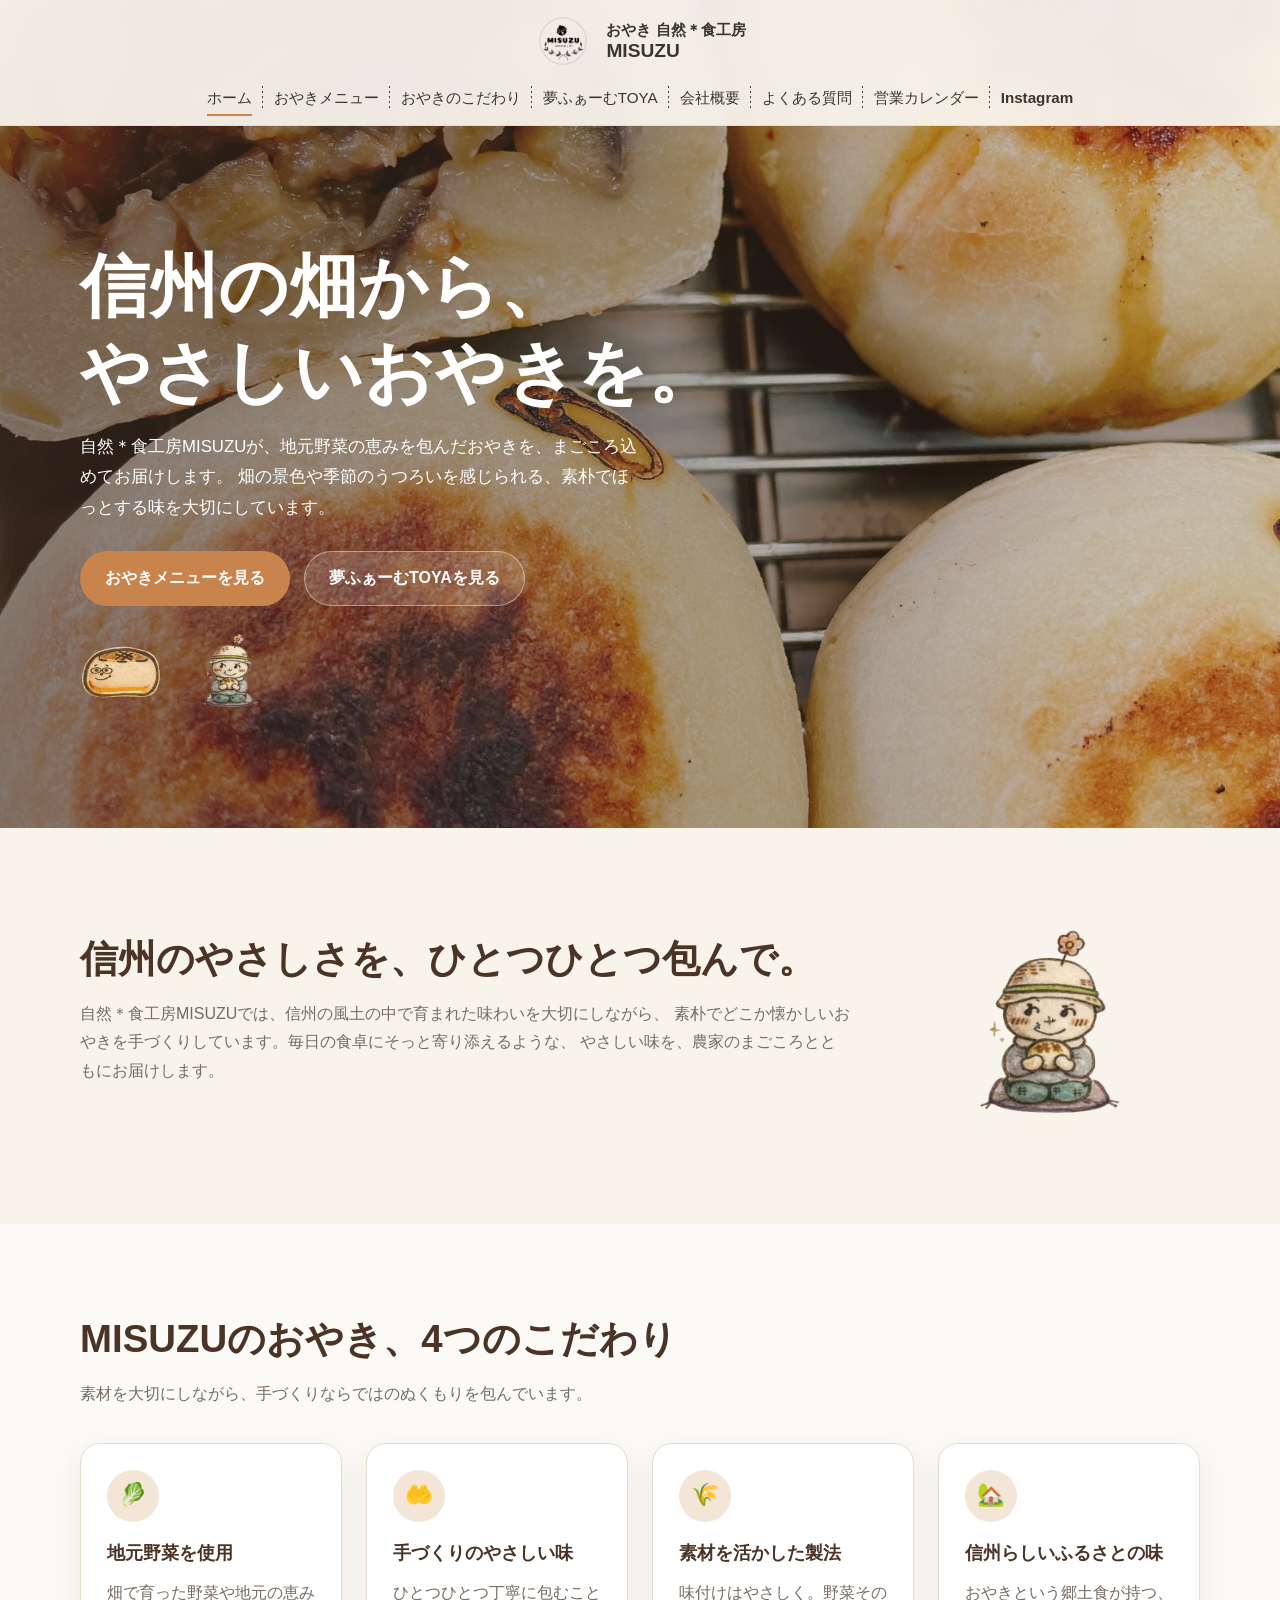
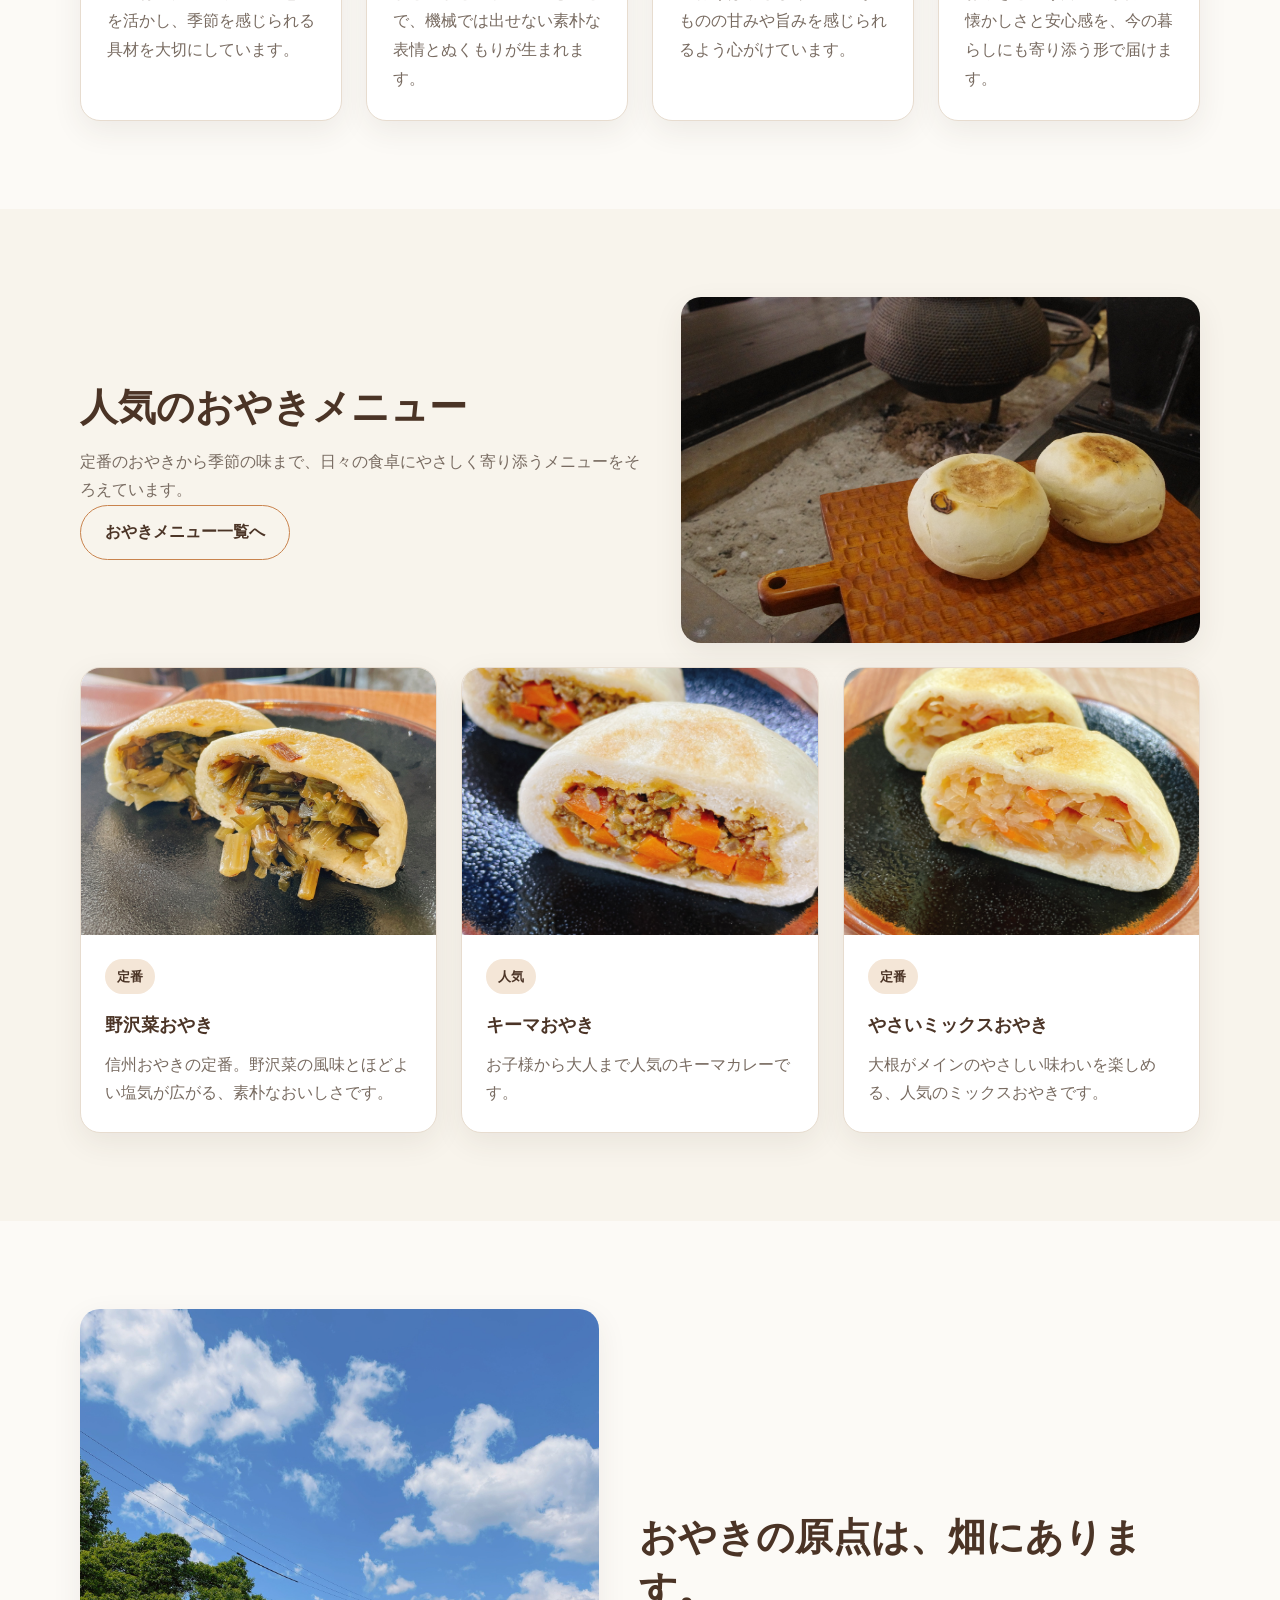
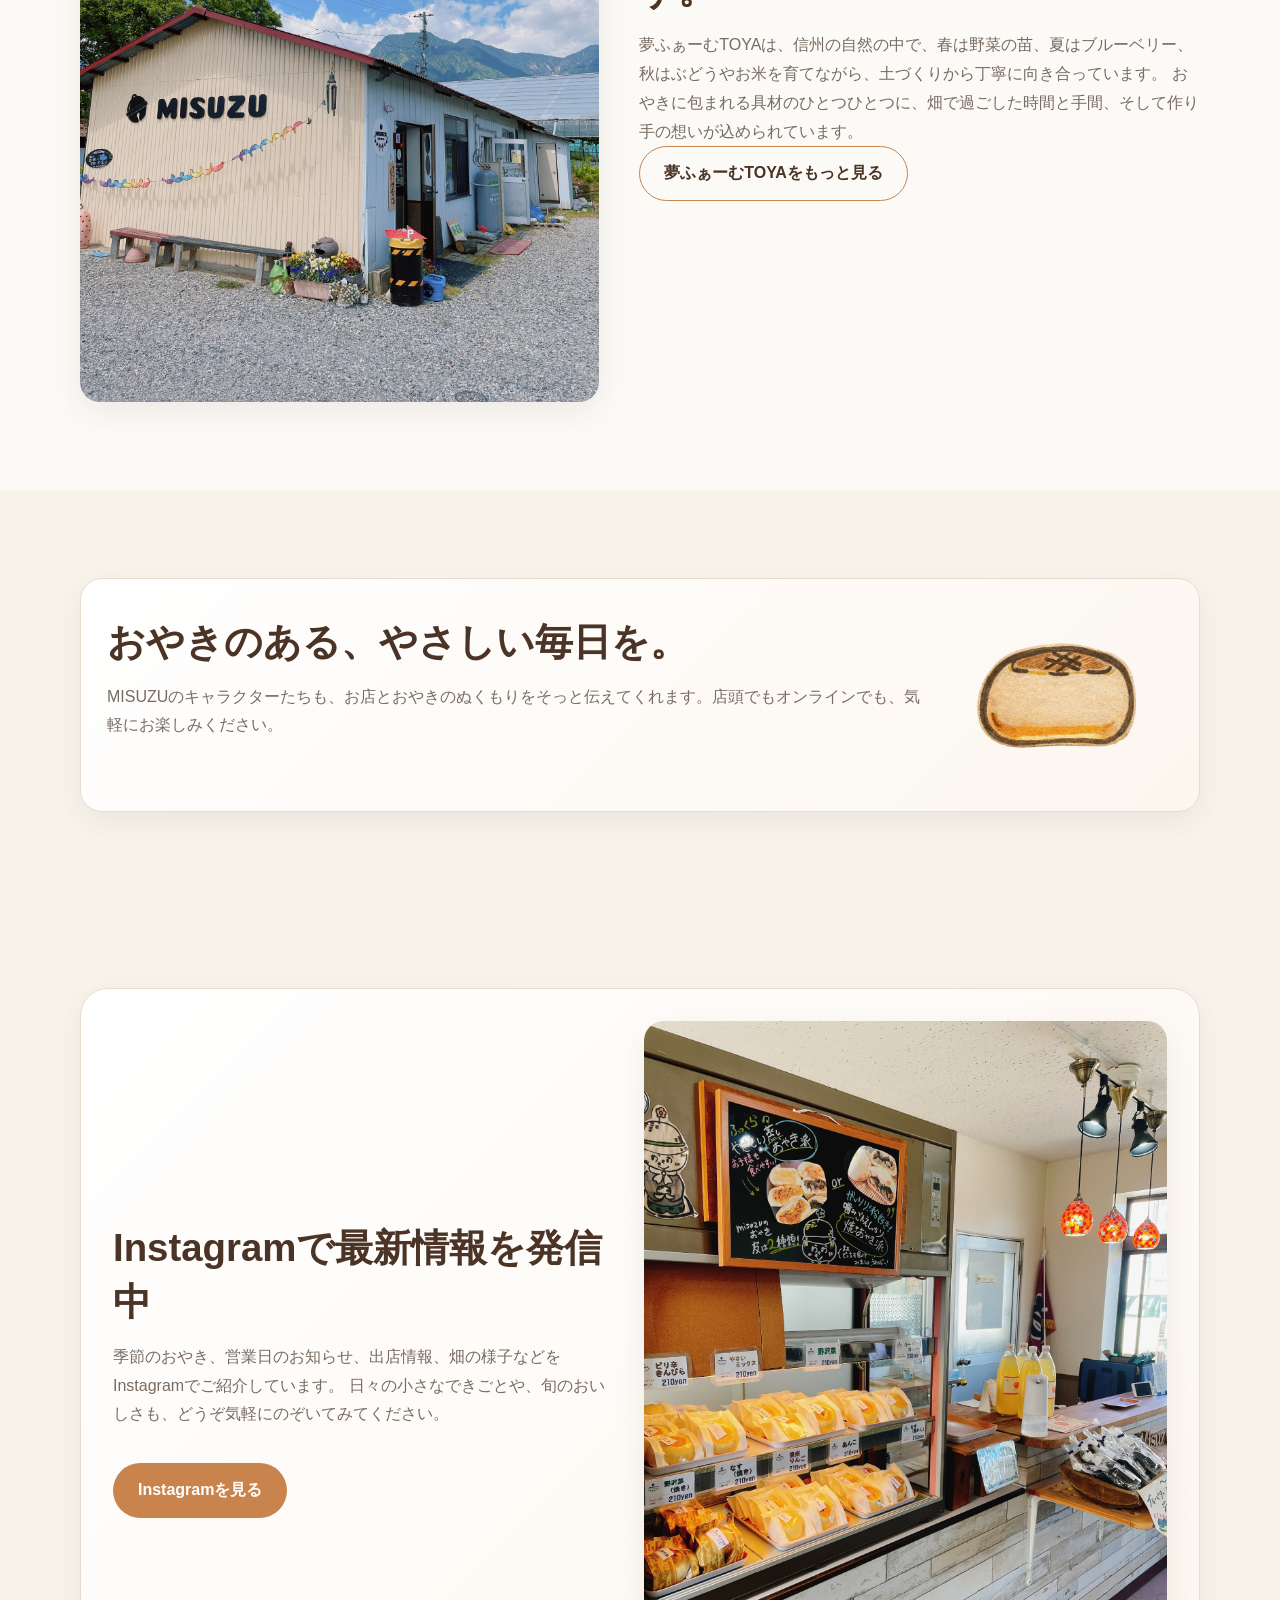
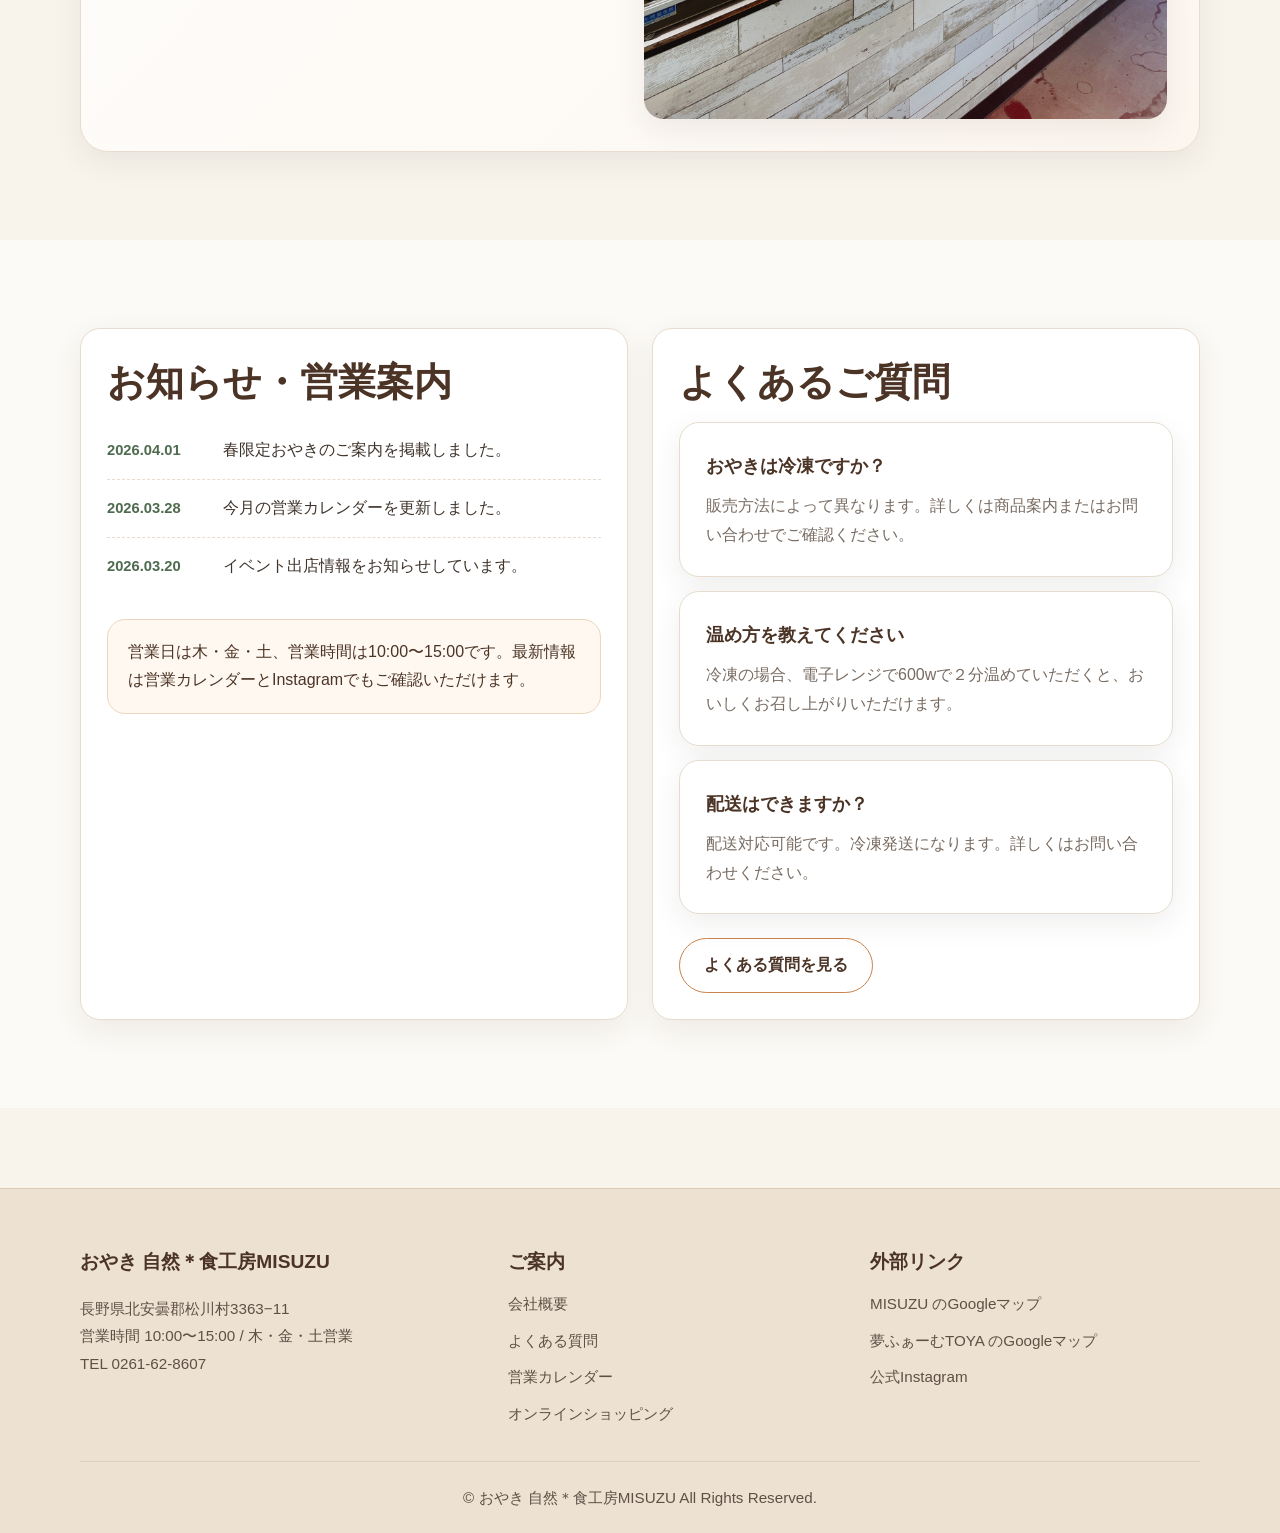
==== index.html @ 0e0e7314 "index.html" ====
<!DOCTYPE html>
<html lang="ja">
<head>
  <meta charset="UTF-8">
  <meta name="viewport" content="width=device-width, initial-scale=1.0">
  <title>おやき 自然＊食工房MISUZU | 信州の畑から、やさしいおやきを。</title>
  <meta name="description" content="自然＊食工房MISUZUは、信州の地元野菜を活かした手づくりおやきをお届けしています。夢ふぁーむTOYAの畑から生まれる、やさしい郷土の味をお楽しみください。">
  <link rel="stylesheet" href="assets/css/style.css">
</head>
<body>
  
<header class="site-header">
  <div class="container header-inner">
    <a class="logo-wrap" href="index.html">
      <img src="assets/img/logo.png" alt="MISUZUロゴ" class="logo-img">
      <div class="logo-text">
        <span class="logo-main">おやき 自然＊食工房</span>
        <span class="logo-en">MISUZU</span>
      </div>
    </a>

    <button class="menu-toggle" aria-label="メニューを開く" aria-expanded="false">
      <span class="menu-toggle-bar"></span>
      <span class="menu-toggle-bar"></span>
      <span class="menu-toggle-bar"></span>
    </button>

    <nav class="global-nav">
      <ul>
          <li><a href="index.html" class="is-current">ホーム</a></li>
          <li><a href="menu.html">おやきメニュー</a></li>
          <li><a href="commitment.html">おやきのこだわり</a></li>
          <li><a href="farm.html">夢ふぁーむTOYA</a></li>
          <li><a href="company.html">会社概要</a></li>
          <li><a href="faq.html">よくある質問</a></li>
          <li><a href="calendar.html">営業カレンダー</a></li>
          <li class="nav-instagram"><a class="social-link social-link-inline" href="https://www.instagram.com/misuzu_8607/" target="_blank" rel="noopener">Instagram</a></li>
      </ul>
    </nav>
  </div>
</header>


<main>
  <section class="hero">
    <div class="container hero-inner">
      <div class="hero-content">
<h1>信州の畑から、<br>やさしいおやきを。</h1>
        <p>
          自然＊食工房MISUZUが、地元野菜の恵みを包んだおやきを、まごころ込めてお届けします。
          畑の景色や季節のうつろいを感じられる、素朴でほっとする味を大切にしています。
        </p>
        <div class="hero-buttons">
          <a class="btn" href="menu.html">おやきメニューを見る</a>
          <a class="btn btn-secondary" href="farm.html">夢ふぁーむTOYAを見る</a>
        </div>
        <div class="hero-illust">
          <img src="assets/img/oyakikyara.png" alt="おやきキャラ">
          <img src="assets/img/oyakiobasan.png" alt="おやき婆さん">
        </div>
      </div>
    </div>
  </section>

  <section class="section">
    <div class="container home-mascot">
      <div>
        <h2 class="section-title">信州のやさしさを、ひとつひとつ包んで。</h2>
      <p class="section-lead">
        自然＊食工房MISUZUでは、信州の風土の中で育まれた味わいを大切にしながら、
        素朴でどこか懐かしいおやきを手づくりしています。毎日の食卓にそっと寄り添えるような、
        やさしい味を、農家のまごころとともにお届けします。
      </p>
      </div>
      <div class="home-mascot-side">
        <img src="assets/img/oyakiobasan.png" alt="おやき婆さんのイラスト">
      </div>
    </div>
  </section>

  <section class="section alt">
    <div class="container">
      <h2 class="section-title">MISUZUのおやき、4つのこだわり</h2>
      <p class="section-lead">素材を大切にしながら、手づくりならではのぬくもりを包んでいます。</p>
      <div class="grid grid-4">
        <article class="feature-card">
          <div class="feature-icon">🥬</div>
          <h3>地元野菜を使用</h3>
          <p>畑で育った野菜や地元の恵みを活かし、季節を感じられる具材を大切にしています。</p>
        </article>
        <article class="feature-card">
          <div class="feature-icon">🤲</div>
          <h3>手づくりのやさしい味</h3>
          <p>ひとつひとつ丁寧に包むことで、機械では出せない素朴な表情とぬくもりが生まれます。</p>
        </article>
        <article class="feature-card">
          <div class="feature-icon">🌾</div>
          <h3>素材を活かした製法</h3>
          <p>味付けはやさしく。野菜そのものの甘みや旨みを感じられるよう心がけています。</p>
        </article>
        <article class="feature-card">
          <div class="feature-icon">🏡</div>
          <h3>信州らしいふるさとの味</h3>
          <p>おやきという郷土食が持つ、懐かしさと安心感を、今の暮らしにも寄り添う形で届けます。</p>
        </article>
      </div>
    </div>
  </section>

  <section class="section">
    <div class="container media-block">
      <div class="media-text">
        <h2 class="section-title">人気のおやきメニュー</h2>
        <p class="section-lead">
          定番のおやきから季節の味まで、日々の食卓にやさしく寄り添うメニューをそろえています。
        </p>
        <a class="btn btn-outline" href="menu.html">おやきメニュー一覧へ</a>
      </div>
      <div class="media-image">
        <img src="assets/img/irori.JPG" alt="いろりとおやきの風景">
      </div>
    </div>

    <div class="container spacer-24"></div>

    <div class="container grid grid-3">
      <article class="card menu-card">
        <div class="card-image">
          <img src="assets/img/nozawana.JPG" alt="野沢菜おやき">
        </div>
        <div class="card-body">
          <div class="tag-row"><span class="tag">定番</span></div>
          <h3>野沢菜おやき</h3>
          <p>信州おやきの定番。野沢菜の風味とほどよい塩気が広がる、素朴なおいしさです。</p>
        </div>
      </article>

      <article class="card menu-card">
        <div class="card-image">
          <img src="assets/img/ki-ma.JPG" alt="キーマおやき">
        </div>
        <div class="card-body">
          <div class="tag-row"><span class="tag">人気</span></div>
          <h3>キーマおやき</h3>
          <p>お子様から大人まで人気のキーマカレーです。</p>
        </div>
      </article>

      <article class="card menu-card">
        <div class="card-image">
          <img src="assets/img/doikonmixkusu.JPG" alt="野菜ミックスおやき">
        </div>
        <div class="card-body">
          <div class="tag-row"><span class="tag">定番</span></div>
          <h3>やさいミックスおやき</h3>
          <p>大根がメインのやさしい味わいを楽しめる、人気のミックスおやきです。</p>
        </div>
      </article>
    </div>
  </section>

  <section class="section alt">
    <div class="container media-block reverse">
      <div class="media-image">
        <img src="assets/img/tenpo.JPG" alt="夢ふぁーむTOYAとMISUZUの外観">
      </div>
      <div class="media-text">
        <h2 class="section-title">おやきの原点は、畑にあります。</h2>
        <p class="section-lead">
          夢ふぁーむTOYAは、信州の自然の中で、春は野菜の苗、夏はブルーベリー、秋はぶどうやお米を育てながら、土づくりから丁寧に向き合っています。
          おやきに包まれる具材のひとつひとつに、畑で過ごした時間と手間、そして作り手の想いが込められています。
        </p>
        <a class="btn btn-outline" href="farm.html">夢ふぁーむTOYAをもっと見る</a>
      </div>
    </div>
  </section>

  
<section class="section">
    <div class="container mini-banner">
      <div>
        <h2 class="section-title">おやきのある、やさしい毎日を。</h2>
        <p class="section-lead">MISUZUのキャラクターたちも、お店とおやきのぬくもりをそっと伝えてくれます。店頭でもオンラインでも、気軽にお楽しみください。</p>
      </div>
      <div>
        <img src="assets/img/oyakiirasuto.png" alt="おやきイラスト">
      </div>
    </div>
  </section>

  <section class="section">
    <div class="container instagram-box">
      <div>
        <h2 class="section-title">Instagramで最新情報を発信中</h2>
        <p class="section-lead">
          季節のおやき、営業日のお知らせ、出店情報、畑の様子などをInstagramでご紹介しています。
          日々の小さなできごとや、旬のおいしさも、どうぞ気軽にのぞいてみてください。
        </p>
        <a class="btn" href="https://www.instagram.com/misuzu_8607/" target="_blank" rel="noopener">Instagramを見る</a>
      </div>
      <div class="instagram-photo">
        <img src="assets/img/tennai.JPG" alt="MISUZU店内">
      </div>
    </div>
  </section>

  <section class="section alt">
    <div class="container grid grid-2">
      <div class="info-card">
        <h2 class="section-title">お知らせ・営業案内</h2>
        <ul class="news-list">
          <li><span class="news-date">2026.04.01</span> 春限定おやきのご案内を掲載しました。</li>
          <li><span class="news-date">2026.03.28</span> 今月の営業カレンダーを更新しました。</li>
          <li><span class="news-date">2026.03.20</span> イベント出店情報をお知らせしています。</li>
        </ul>
        <div class="spacer-24"></div>
        <div class="note-box">
          営業日は木・金・土、営業時間は10:00〜15:00です。最新情報は営業カレンダーとInstagramでもご確認いただけます。
        </div>
      </div>

      <div class="info-card">
        <h2 class="section-title">よくあるご質問</h2>
        <div class="faq-preview">
          <div class="faq-preview-item">
            <h3>おやきは冷凍ですか？</h3>
            <p>販売方法によって異なります。詳しくは商品案内またはお問い合わせでご確認ください。</p>
          </div>
          <div class="faq-preview-item">
            <h3>温め方を教えてください</h3>
            <p>冷凍の場合、電子レンジで600wで２分温めていただくと、おいしくお召し上がりいただけます。</p>
          </div>
          <div class="faq-preview-item">
            <h3>配送はできますか？</h3>
            <p>配送対応可能です。冷凍発送になります。詳しくはお問い合わせください。</p>
          </div>
        </div>
        <div class="spacer-24"></div>
        <a class="btn btn-outline" href="faq.html">よくある質問を見る</a>
      </div>
    </div>
  </section>
</main>


<footer class="site-footer">
  <div class="container footer-grid">
    <div>
      <h2 class="footer-title">おやき 自然＊食工房MISUZU</h2>
      <p class="footer-text">
        長野県北安曇郡松川村3363−11<br>
        営業時間 10:00〜15:00 / 木・金・土営業<br>
        TEL 0261-62-8607
      </p>
    </div>

    <div>
      <h2 class="footer-title">ご案内</h2>
      <ul class="footer-links">
        <li><a href="company.html">会社概要</a></li>
        <li><a href="faq.html">よくある質問</a></li>
        <li><a href="calendar.html">営業カレンダー</a></li>
        <li><a href="shop.html">オンラインショッピング</a></li>
      </ul>
    </div>

    <div>
      <h2 class="footer-title">外部リンク</h2>
      <ul class="footer-links">
        <li><a href="https://maps.app.goo.gl/z2xtcwqG5wFRK5Et5" target="_blank" rel="noopener">MISUZU のGoogleマップ</a></li>
        <li><a href="https://maps.app.goo.gl/m7AJGB9imbw2yiM36" target="_blank" rel="noopener">夢ふぁーむTOYA のGoogleマップ</a></li>
        <li><a href="https://www.instagram.com/misuzu_8607/" target="_blank" rel="noopener">公式Instagram</a></li>
      </ul>
    </div>
  </div>
  <div class="container footer-bottom">
    © おやき 自然＊食工房MISUZU All Rights Reserved.
  </div>
</footer>

<script src="assets/js/main.js"></script>
</body>
</html>
---- assets/css/style.css ----
:root {
  --ivory: #f8f4ec;
  --white: #ffffff;
  --brown: #6b4b35;
  --brown-dark: #4b3426;
  --green: #4f6b4f;
  --orange: #c9834d;
  --orange-soft: #e4b489;
  --text: #3f342c;
  --muted: #786b61;
  --line: #e7dccf;
  --bg-section: #fcfaf6;
  --shadow: 0 10px 30px rgba(70, 50, 35, 0.08);
  --radius: 20px;
  --header-h: 132px;
}

* {
  box-sizing: border-box;
}

html {
  scroll-behavior: smooth;
}

body {
  margin: 0;
  color: var(--text);
  background: var(--ivory);
  font-family: "Hiragino Sans", "Yu Gothic", "YuGothic", sans-serif;
  line-height: 1.8;
}

body.menu-open {
  overflow: hidden;
}

img {
  max-width: 100%;
  height: auto;
  display: block;
}

a {
  color: inherit;
}

.container {
  width: min(1120px, 92%);
  margin: 0 auto;
}

.narrow {
  width: min(760px, 92%);
  margin: 0 auto;
}

.section {
  padding: 88px 0;
}

.section.alt {
  background: var(--bg-section);
}

.page-main {
  padding-top: var(--header-h);
}

.page-hero {
  padding: 72px 0 50px;
  background:
    linear-gradient(rgba(248,244,236,0.78), rgba(248,244,236,0.92)),
    radial-gradient(circle at top left, rgba(201,131,77,0.12), transparent 35%);
  border-bottom: 1px solid var(--line);
}

.page-hero h1 {
  margin: 0 0 12px;
  font-size: clamp(2rem, 4vw, 3rem);
  line-height: 1.3;
  color: var(--brown-dark);
}

.page-hero p {
  margin: 0;
  color: var(--muted);
}

.section-title {
  margin: 0 0 14px;
  font-size: clamp(1.7rem, 3vw, 2.4rem);
  line-height: 1.4;
  color: var(--brown-dark);
}

.section-lead {
  margin: 0 0 34px;
  color: var(--muted);
}

.site-header {
  position: fixed;
  inset: 0 0 auto 0;
  z-index: 1000;
  background: rgba(248, 244, 236, 0.95);
  backdrop-filter: blur(10px);
  border-bottom: 1px solid var(--line);
}

.header-inner {
  min-height: 124px;
  display: flex;
  flex-direction: column;
  align-items: center;
  justify-content: center;
  gap: 14px;
  padding-top: 12px;
  padding-bottom: 12px;
}

.logo {
  display: flex;
  align-items: center;
  gap: 12px;
}

.logo-img {
  width: 50px;
  height: 50px;
  object-fit: contain;
}
.logo-wrap {
  display: flex;
  align-items: center;
  gap: 14px;
  text-decoration: none;
}

.logo-img {
  width: 58px;
  height: 58px;
  object-fit: contain;
  flex-shrink: 0;
}

.logo-top {
  display: block;
}

.logo-main {
  display: block;
  font-size: 0.95rem;
  font-weight: 700;
  line-height: 1.2;
}

.logo-en {
  display: block;
  font-size: 1.2rem;
  font-weight: 800;
  line-height: 1.1;
}

.header-right {
  display: flex;
  align-items: center;
  justify-content: center;
  gap: 24px;
  width: 100%;
}

.global-nav ul {
  display: flex;
  align-items: center;
  justify-content: center;
  gap: 22px;
  list-style: none;
  margin: 0;
  padding: 0;
  flex-wrap: wrap;
}

.global-nav li {
  position: relative;
}

.global-nav li:not(:last-child)::after {
  content: "";
  position: absolute;
  right: -11px;
  top: 50%;
  transform: translateY(-50%);
  width: 1px;
  height: 24px;
  background-image: repeating-linear-gradient(
    to bottom,
    rgba(40, 35, 30, 0.85) 0,
    rgba(40, 35, 30, 0.85) 2px,
    transparent 2px,
    transparent 5px
  );
}

.global-nav a.is-current::after {
  width: 42px;
}


.global-nav a {
  text-decoration: none;
  font-size: 0.95rem;
  color: var(--text);
  position: relative;
  display: inline-block;
  line-height: 1.6;
}

.global-nav a::after {
  content: "";
  position: absolute;
  left: 0;
  bottom: -6px;
  width: 0;
  height: 2px;
  background: var(--orange);
  transition: width 0.25s ease;
}

.global-nav a:hover::after,
.global-nav a:focus-visible::after,
.global-nav a.is-current::after {
  width: 100%;
}

.social-link {
  text-decoration: none;
  white-space: nowrap;
  color: var(--green);
  font-size: 0.92rem;
  font-weight: 700;
}

.menu-toggle {
  display: none;
  border: none;
  background: transparent;
  padding: 8px;
  cursor: pointer;
}

.menu-toggle-bar {
  display: block;
  width: 26px;
  height: 2px;
  margin: 5px 0;
  background: var(--brown-dark);
  border-radius: 999px;
}

.hero {
  min-height: 92vh;
  padding-top: var(--header-h);
  display: grid;
  align-items: stretch;
  background:
    linear-gradient(90deg, rgba(62,44,31,.64), rgba(62,44,31,.25)),
    url('../img/yakioyaki.JPG') center/cover no-repeat;
  color: #fff;
}

.hero-inner {
  display: grid;
  align-items: center;
  padding: 70px 0;
}

.hero-content {
  max-width: 660px;
}

.hero-kicker {
  display: none;
}

.hero h1 {
  margin: 0 0 16px;
  font-size: clamp(2.4rem, 6vw, 4.3rem);
  line-height: 1.25;
}

.hero p {
  margin: 0;
  font-size: 1.05rem;
  max-width: 560px;
}

.hero-buttons {
  display: flex;
  flex-wrap: wrap;
  gap: 14px;
  margin-top: 28px;
}

.btn {
  display: inline-flex;
  align-items: center;
  justify-content: center;
  min-height: 48px;
  padding: 12px 24px;
  border-radius: 999px;
  text-decoration: none;
  border: 1px solid transparent;
  background: var(--orange);
  color: #fff;
  font-weight: 700;
  transition: transform .2s ease, opacity .2s ease, background .2s ease;
}

.btn:hover {
  opacity: 0.95;
  transform: translateY(-1px);
}

.btn-secondary {
  background: rgba(255,255,255,0.14);
  border-color: rgba(255,255,255,0.4);
}

.btn-outline {
  background: transparent;
  color: var(--brown-dark);
  border-color: var(--orange);
}

.btn-small {
  min-height: 40px;
  padding: 8px 18px;
  font-size: 0.92rem;
}

.grid {
  display: grid;
  gap: 24px;
}

.grid-2 {
  grid-template-columns: repeat(2, 1fr);
}

.grid-3 {
  grid-template-columns: repeat(3, 1fr);
}

.grid-4 {
  grid-template-columns: repeat(4, 1fr);
}

.card {
  background: var(--white);
  border: 1px solid var(--line);
  border-radius: var(--radius);
  box-shadow: var(--shadow);
  overflow: hidden;
}

.card-body {
  padding: 24px;
}

.feature-card,
.info-card,
.faq-preview-item {
  background: var(--white);
  border: 1px solid var(--line);
  border-radius: var(--radius);
  box-shadow: var(--shadow);
  padding: 26px;
}

.feature-icon {
  width: 52px;
  height: 52px;
  display: grid;
  place-items: center;
  margin-bottom: 14px;
  border-radius: 50%;
  background: #f4e6d7;
  color: var(--brown-dark);
  font-size: 1.4rem;
}

.media-block,
.split-block {
  display: grid;
  grid-template-columns: 1.08fr 1fr;
  gap: 40px;
  align-items: center;
}

.media-block.reverse {
  grid-template-columns: 1fr 1.08fr;
}

.media-image img,
.card-image img,
.instagram-photo img {
  width: 100%;
  height: 100%;
  object-fit: cover;
}

.media-image,
.instagram-photo {
  overflow: hidden;
  border-radius: var(--radius);
  box-shadow: var(--shadow);
}

.media-image img {
  min-height: 340px;
}

.card-image img {
  aspect-ratio: 4 / 3;
}

.tag-row {
  display: flex;
  flex-wrap: wrap;
  gap: 8px;
  margin-bottom: 14px;
}

.tag {
  display: inline-flex;
  align-items: center;
  padding: 6px 12px;
  border-radius: 999px;
  background: #f4e6d7;
  color: var(--brown-dark);
  font-size: 0.8rem;
  font-weight: 700;
}

.note-box {
  padding: 18px 20px;
  border-radius: 18px;
  background: #fff8f0;
  border: 1px solid #eed6bc;
  color: var(--brown-dark);
}

.news-list,
.link-list {
  list-style: none;
  margin: 0;
  padding: 0;
}

.news-list li,
.link-list li {
  padding: 14px 0;
  border-bottom: 1px dashed var(--line);
}

.news-list li:last-child,
.link-list li:last-child {
  border-bottom: none;
}

.news-date {
  display: inline-block;
  min-width: 112px;
  color: var(--green);
  font-weight: 700;
  font-size: 0.92rem;
}

.faq-preview {
  display: grid;
  gap: 14px;
}

.faq-preview-item h3,
.feature-card h3,
.info-card h3,
.menu-card h3 {
  margin: 0 0 10px;
  font-size: 1.15rem;
  color: var(--brown-dark);
}

.faq-preview-item p,
.feature-card p,
.info-card p,
.menu-card p,
.media-text p {
  margin: 0;
  color: var(--muted);
}

.instagram-box {
  display: grid;
  grid-template-columns: 1fr 1.05fr;
  gap: 32px;
  align-items: center;
  background: linear-gradient(135deg, #fff, #fcf6ef);
  border: 1px solid var(--line);
  border-radius: 28px;
  box-shadow: var(--shadow);
  padding: 32px;
}

.table-wrap {
  overflow-x: auto;
}

.info-table {
  width: 100%;
  border-collapse: collapse;
  background: var(--white);
  border: 1px solid var(--line);
  border-radius: 18px;
  overflow: hidden;
  box-shadow: var(--shadow);
}

.info-table th,
.info-table td {
  padding: 16px 18px;
  border-bottom: 1px solid var(--line);
  text-align: left;
  vertical-align: top;
}

.info-table th {
  width: 200px;
  background: #faf4eb;
  color: var(--brown-dark);
}

.info-table tr:last-child th,
.info-table tr:last-child td {
  border-bottom: none;
}

.faq-list {
  display: grid;
  gap: 14px;
}

.faq-item {
  background: var(--white);
  border: 1px solid var(--line);
  border-radius: 18px;
  overflow: hidden;
  box-shadow: var(--shadow);
}

.faq-question {
  width: 100%;
  padding: 18px 22px;
  border: none;
  background: transparent;
  color: var(--brown-dark);
  text-align: left;
  font-size: 1rem;
  font-weight: 700;
  cursor: pointer;
  position: relative;
}

.faq-question::after {
  content: "+";
  position: absolute;
  right: 22px;
  top: 50%;
  transform: translateY(-50%);
  font-size: 1.3rem;
  color: var(--orange);
}

.faq-item.is-open .faq-question::after {
  content: "−";
}

.faq-answer {
  display: none;
  padding: 0 22px 20px;
  color: var(--muted);
}

.faq-item.is-open .faq-answer {
  display: block;
}

.calendar-grid {
  display: grid;
  grid-template-columns: repeat(7, 1fr);
  gap: 10px;
}

.calendar-head,
.calendar-cell {
  background: var(--white);
  border: 1px solid var(--line);
  border-radius: 16px;
  min-height: 98px;
  padding: 12px;
  box-shadow: var(--shadow);
}

.calendar-head {
  min-height: auto;
  text-align: center;
  font-weight: 700;
  color: var(--brown-dark);
  background: #fbf5ed;
}

.calendar-cell.is-closed {
  background: #f5f0ea;
}

.calendar-cell.is-event {
  background: #fff4e8;
  border-color: #efc598;
}

.calendar-day {
  font-weight: 700;
  margin-bottom: 10px;
  color: var(--brown-dark);
}

.calendar-label {
  display: inline-block;
  padding: 4px 10px;
  border-radius: 999px;
  font-size: 0.76rem;
  font-weight: 700;
}

.label-open {
  background: #eaf4ea;
  color: #37613a;
}

.label-closed {
  background: #efe7df;
  color: #6d5c50;
}

.label-event {
  background: #fde3c5;
  color: #9a5d1b;
}

.contact-note {
  font-size: 0.95rem;
  color: var(--muted);
}

.site-footer {
  background: #ede1d1;
  margin-top: 80px;
  padding-top: 56px;
  border-top: 1px solid #dccab5;
}

.footer-grid {
  display: grid;
  grid-template-columns: 1.2fr 1fr 1fr;
  gap: 32px;
}

.footer-title {
  margin: 0 0 10px;
  font-size: 1.2rem;
  color: var(--brown-dark);
}

.footer-text,
.footer-links a,
.footer-bottom {
  color: #5e5047;
  font-size: 0.95rem;
}

.footer-links {
  list-style: none;
  margin: 0;
  padding: 0;
}

.footer-links li + li {
  margin-top: 8px;
}

.footer-links a {
  text-decoration: none;
}

.footer-bottom {
  text-align: center;
  padding: 22px 0;
  margin-top: 32px;
  border-top: 1px solid rgba(107,75,53,0.12);
}

.spacer-24 {
  height: 24px;
}

@media (max-width: 980px) {
  .grid-4 {
    grid-template-columns: repeat(2, 1fr);
  }

  .grid-3 {
    grid-template-columns: repeat(2, 1fr);
  }

  .media-block,
  .media-block.reverse,
  .split-block,
  .instagram-box,
  .footer-grid {
    grid-template-columns: 1fr;
  }

  .calendar-grid {
    grid-template-columns: repeat(4, 1fr);
  }
}

@media (max-width: 768px) {
  :root {
    --header-h: 74px;
  }

  .header-inner {
    min-height: 74px;
    display: flex;
    flex-direction: row;
    align-items: center;
    justify-content: space-between;
    padding-top: 0;
    padding-bottom: 0;
    gap: 16px;
  }

  .logo-wrap {
    min-width: auto;
    align-items: flex-start;
    text-align: left;
  }

  .logo-top {
    justify-content: flex-start;
  }

  .logo-mark {
    width: 34px;
    height: 34px;
    font-size: 0.9rem;
  }

  .logo-main {
    font-size: 0.92rem;
  }

  .logo-en {
    font-size: 1.2rem;
  }

  .header-right {
    width: auto;
    align-items: center;
    justify-content: flex-end;
    gap: 0;
  }

  .menu-toggle {
    display: block;
  }

  .social-link {
    display: none;
  }

  .global-nav {
    position: fixed;
    top: var(--header-h);
    right: 0;
    width: min(88vw, 360px);
    height: calc(100vh - var(--header-h));
    background: rgba(248, 244, 236, 0.98);
    border-left: 1px solid var(--line);
    transform: translateX(100%);
    transition: transform .28s ease;
    padding: 24px;
    overflow-y: auto;
  }

  .global-nav.is-open {
    transform: translateX(0);
  }

  .global-nav ul {
    flex-direction: column;
    align-items: flex-start;
    gap: 14px;
  }

  .hero {
    min-height: 84vh;
    background-position: center;
  }

  .hero-buttons {
    flex-direction: column;
    align-items: flex-start;
  }

  .grid-2,
  .grid-3,
  .grid-4,
  .calendar-grid {
    grid-template-columns: 1fr;
  }

  .page-hero {
    padding: 54px 0 40px;
  }

  .section {
    padding: 68px 0;
  }
}






/* ===== smartphone optimization ===== */
@media (max-width: 768px) {
  body {
    font-size: 15px;
    line-height: 1.75;
  }

  .container,
  .narrow {
    width: min(92%, 100%);
  }

  .site-header {
    border-bottom: 1px solid var(--line);
  }

  .header-inner {
    min-height: 78px;
    padding: 10px 0;
  }

  .logo-sub {
    font-size: 0.62rem;
    letter-spacing: 0.04em;
  }

  .logo-main {
    font-size: 0.84rem;
  }

  .logo-en {
    font-size: 1.05rem;
  }

  .global-nav {
    width: 100%;
    height: calc(100vh - var(--header-h));
    border-left: none;
    box-shadow: -10px 0 30px rgba(0, 0, 0, 0.06);
    padding: 20px 18px 28px;
  }

  .global-nav ul {
    gap: 0;
    width: 100%;
  }

  .global-nav li {
    width: 100%;
    border-bottom: 1px solid var(--line);
  }

  .global-nav li:not(:last-child)::after {
    display: none;
  }


  .global-nav a {
    display: block;
    width: 100%;
    padding: 14px 2px;
    font-size: 1rem;
  }

  .global-nav a::after {
    display: none;
  }

  .menu-toggle {
    padding: 6px;
  }

  .hero {
    min-height: auto;
    padding-top: var(--header-h);
    background:
      linear-gradient(180deg, rgba(62,44,31,.54), rgba(62,44,31,.32)),
      url('../img/yakioyaki.JPG') center/cover no-repeat;
  }

  .hero-inner {
    padding: 42px 0 50px;
  }

  .hero-content {
    max-width: 100%;
  }

  .hero-kicker {
    margin-bottom: 14px;
    padding: 7px 12px;
    font-size: 0.8rem;
  }

  .hero h1 {
    font-size: clamp(2rem, 10vw, 2.8rem);
    line-height: 1.25;
    margin-bottom: 14px;
  }

  .hero p {
    font-size: 0.98rem;
  }

  .hero-buttons {
    gap: 12px;
    width: 100%;
  }

  .hero-buttons .btn {
    width: 100%;
  }

  .section {
    padding: 54px 0;
  }

  .section-title {
    font-size: 1.55rem;
    line-height: 1.45;
    margin-bottom: 12px;
  }

  .section-lead {
    margin-bottom: 24px;
    font-size: 0.95rem;
  }

  .feature-card,
  .info-card,
  .faq-preview-item,
  .card-body {
    padding: 20px;
  }

  .feature-icon {
    width: 46px;
    height: 46px;
    font-size: 1.2rem;
    margin-bottom: 12px;
  }

  .media-block,
  .media-block.reverse,
  .split-block,
  .instagram-box,
  .footer-grid,
  .grid-2,
  .grid-3,
  .grid-4 {
    grid-template-columns: 1fr;
    gap: 20px;
  }

  .media-image img,
  .instagram-photo img {
    min-height: 220px;
    max-height: 280px;
  }

  .instagram-box {
    padding: 22px;
    border-radius: 22px;
  }

  .page-main {
    padding-top: 78px;
  }

  .page-hero {
    padding: 36px 0 28px;
  }

  .page-hero h1 {
    font-size: 1.9rem;
    margin-bottom: 10px;
  }

  .page-hero p {
    font-size: 0.95rem;
  }

  .card-image img {
    aspect-ratio: 16 / 11;
  }

  .tag {
    font-size: 0.75rem;
    padding: 5px 10px;
  }

  .info-table th,
  .info-table td {
    display: block;
    width: 100%;
    padding: 12px 14px;
  }

  .info-table th {
    border-bottom: none;
    padding-bottom: 6px;
  }

  .info-table td {
    padding-top: 0;
  }

  .faq-question {
    padding: 16px 18px;
    font-size: 0.98rem;
    line-height: 1.55;
  }

  .faq-answer {
    padding: 0 18px 18px;
    font-size: 0.94rem;
  }

  .calendar-grid {
    grid-template-columns: repeat(2, 1fr);
    gap: 10px;
  }

  .calendar-head {
    min-height: auto;
    padding: 10px 8px;
    font-size: 0.9rem;
  }

  .calendar-cell {
    min-height: 88px;
    padding: 10px;
  }

  .calendar-day {
    font-size: 1rem;
    margin-bottom: 8px;
  }

  .calendar-label {
    font-size: 0.72rem;
    padding: 4px 8px;
  }

  .btn,
  .btn-outline,
  .btn-secondary {
    width: 100%;
    text-align: center;
  }

  .footer-grid {
    gap: 20px;
  }

  .footer-title {
    margin-bottom: 8px;
  }

  .footer-bottom {
    margin-top: 24px;
    padding: 18px 0 24px;
    font-size: 0.88rem;
  }
}

@media (max-width: 480px) {
  :root {
    --header-h: 74px;
  }

  .hero-inner {
    padding: 34px 0 42px;
  }

  .hero h1 {
    font-size: 1.9rem;
  }

  .section {
    padding: 46px 0;
  }

  .section-title {
    font-size: 1.4rem;
  }

  .calendar-grid {
    grid-template-columns: 1fr;
  }

  .calendar-head {
    display: none;
  }

  .calendar-cell {
    min-height: auto;
    padding: 12px;
  }
}


/* ===== shop page ===== */
.shop-toolbar {
  display: flex;
  justify-content: space-between;
  align-items: center;
  gap: 20px;
  margin-bottom: 28px;
  flex-wrap: wrap;
}

.shop-chips {
  display: flex;
  flex-wrap: wrap;
  gap: 10px;
}

.shop-chip {
  display: inline-flex;
  align-items: center;
  justify-content: center;
  min-height: 40px;
  padding: 8px 16px;
  border-radius: 999px;
  background: var(--white);
  border: 1px solid var(--line);
  box-shadow: var(--shadow);
  color: var(--brown-dark);
  font-size: 0.9rem;
  font-weight: 700;
  text-decoration: none;
}

.shop-chip.is-active {
  background: #f4e6d7;
  border-color: #e6c6a5;
}

.shop-sort {
  color: var(--muted);
  font-size: 0.94rem;
}

.product-card {
  display: flex;
  flex-direction: column;
  height: 100%;
  background: var(--white);
  border: 1px solid var(--line);
  border-radius: 22px;
  overflow: hidden;
  box-shadow: var(--shadow);
}

.product-card .card-body {
  display: flex;
  flex-direction: column;
  height: 100%;
}

.product-badges {
  display: flex;
  flex-wrap: wrap;
  gap: 8px;
  margin-bottom: 12px;
}

.product-badge {
  display: inline-flex;
  align-items: center;
  padding: 5px 10px;
  border-radius: 999px;
  font-size: 0.74rem;
  font-weight: 700;
  color: var(--brown-dark);
  background: #f4e6d7;
}

.product-title-row {
  display: flex;
  justify-content: space-between;
  align-items: flex-start;
  gap: 16px;
  margin-bottom: 10px;
}

.product-title {
  margin: 0;
  font-size: 1.15rem;
  color: var(--brown-dark);
}

.product-price {
  white-space: nowrap;
  font-size: 1.1rem;
  font-weight: 800;
  color: var(--brown-dark);
}

.product-desc {
  margin: 0 0 14px;
  color: var(--muted);
}

.product-meta {
  margin: 0;
  padding: 14px 0 0;
  border-top: 1px dashed var(--line);
  color: var(--muted);
  font-size: 0.9rem;
}

.product-actions {
  display: flex;
  gap: 10px;
  margin-top: auto;
  padding-top: 20px;
  flex-wrap: wrap;
}

.btn-cart {
  background: var(--green);
}

.shop-feature-box {
  display: grid;
  grid-template-columns: 1.1fr 1fr;
  gap: 28px;
  align-items: stretch;
  background: linear-gradient(135deg, #fff, #fcf6ef);
  border: 1px solid var(--line);
  border-radius: 28px;
  box-shadow: var(--shadow);
  overflow: hidden;
}

.shop-feature-content {
  padding: 34px;
}

.shop-feature-content h2 {
  margin: 0 0 14px;
  font-size: clamp(1.7rem, 3vw, 2.3rem);
  color: var(--brown-dark);
}

.shop-feature-content p {
  margin: 0 0 18px;
  color: var(--muted);
}

.shop-feature-image img {
  width: 100%;
  height: 100%;
  min-height: 320px;
  object-fit: cover;
}

.shop-info-grid {
  display: grid;
  grid-template-columns: repeat(3, 1fr);
  gap: 22px;
}

.shop-info-card {
  background: var(--white);
  border: 1px solid var(--line);
  border-radius: 22px;
  box-shadow: var(--shadow);
  padding: 24px;
}

.shop-info-card h3 {
  margin: 0 0 10px;
  color: var(--brown-dark);
  font-size: 1.08rem;
}

.shop-info-card p,
.shop-info-card li {
  color: var(--muted);
}

.shop-info-card ul {
  margin: 0;
  padding-left: 18px;
}

.shop-banner {
  padding: 22px 24px;
  border-radius: 22px;
  background: #fff8f0;
  border: 1px solid #eed6bc;
  box-shadow: var(--shadow);
}

.shop-banner strong {
  color: var(--brown-dark);
}

.category-anchor {
  scroll-margin-top: 160px;
}

@media (max-width: 980px) {
  .shop-feature-box,
  .shop-info-grid {
    grid-template-columns: 1fr;
  }
}

@media (max-width: 768px) {
  .shop-toolbar {
    align-items: flex-start;
    margin-bottom: 22px;
  }

  .shop-chip {
    min-height: 38px;
    font-size: 0.86rem;
  }

  .product-title-row {
    flex-direction: column;
    gap: 6px;
  }

  .product-price {
    font-size: 1rem;
  }

  .product-actions {
    flex-direction: column;
  }

  .product-actions .btn {
    width: 100%;
  }

  .shop-feature-content {
    padding: 24px;
  }

  .shop-feature-image img {
    min-height: 220px;
    max-height: 280px;
  }

  .category-anchor {
    scroll-margin-top: 90px;
  }
}


/* ===== image / illustration additions ===== */
.logo-image {
  max-width: 92px;
  height: auto;
  display: block;
  margin: 0 auto 6px;
}

.logo-mark {
  display: none;
}

.illust-inline {
  display: inline-flex;
  align-items: center;
  gap: 12px;
}

.illust-inline img {
  width: 84px;
  height: auto;
}

.illust-card {
  background: var(--white);
  border: 1px solid var(--line);
  border-radius: 22px;
  box-shadow: var(--shadow);
  padding: 22px;
  text-align: center;
}

.illust-card img {
  width: min(160px, 100%);
  margin: 0 auto 14px;
  display: block;
}

.home-mascot {
  display: grid;
  grid-template-columns: 1.2fr 320px;
  gap: 28px;
  align-items: center;
}

.home-mascot-side {
  text-align: center;
}

.home-mascot-side img {
  width: min(220px, 100%);
  margin: 0 auto;
  display: block;
}

.mini-banner {
  display: grid;
  grid-template-columns: 1fr 220px;
  gap: 24px;
  align-items: center;
  background: linear-gradient(135deg, #fff, #fcf6ef);
  border: 1px solid var(--line);
  border-radius: 22px;
  box-shadow: var(--shadow);
  padding: 26px;
}

.mini-banner img {
  width: min(180px, 100%);
  margin: 0 auto;
  display: block;
}

.product-selects {
  display: flex;
  flex-wrap: wrap;
  gap: 8px;
  margin-bottom: 14px;
}

.product-select {
  display: inline-flex;
  align-items: center;
  justify-content: center;
  min-height: 34px;
  padding: 6px 12px;
  border-radius: 999px;
  background: #f7efe4;
  border: 1px solid #ead6bc;
  color: var(--brown-dark);
  font-size: 0.82rem;
  font-weight: 700;
}

.hero-illust {
  margin-top: 22px;
  display: flex;
  gap: 14px;
  align-items: center;
  flex-wrap: wrap;
}

.hero-illust img {
  width: 88px;
  height: auto;
  display: block;
}

@media (max-width: 768px) {
  .logo-image {
    max-width: 54px;
    margin: 0 0 4px;
  }

  .home-mascot,
  .mini-banner {
    grid-template-columns: 1fr;
  }

  .hero-illust img {
    width: 68px;
  }

  .illust-inline img {
    width: 62px;
  }
}


.pack-grid {
  display: grid;
  grid-template-columns: repeat(3, 1fr);
  gap: 22px;
}

.pack-card {
  background: var(--white);
  border: 1px solid var(--line);
  border-radius: 22px;
  box-shadow: var(--shadow);
  overflow: hidden;
}

.pack-card img {
  width: 100%;
  aspect-ratio: 4 / 3;
  object-fit: cover;
  display: block;
}

.pack-card .card-body {
  padding: 20px;
}

@media (max-width: 768px) {
  .pack-grid {
    grid-template-columns: 1fr;
  }
}
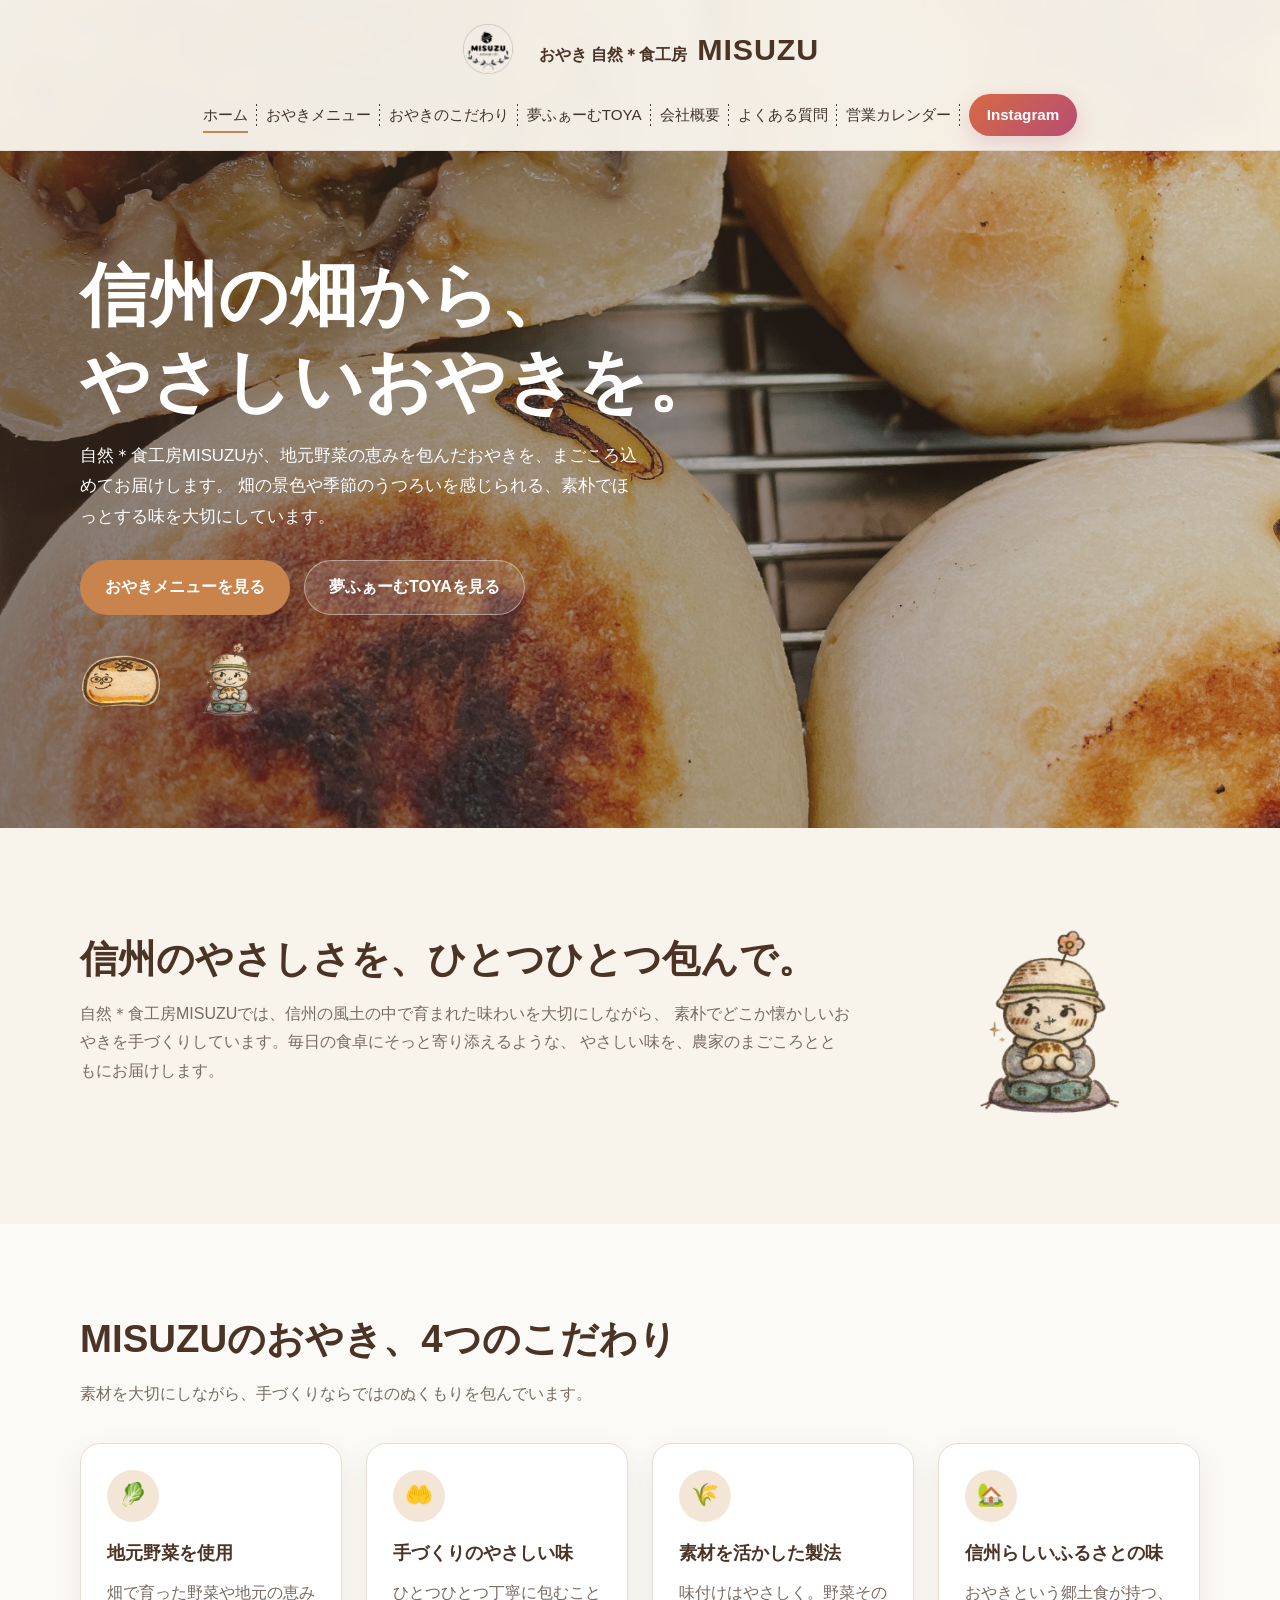
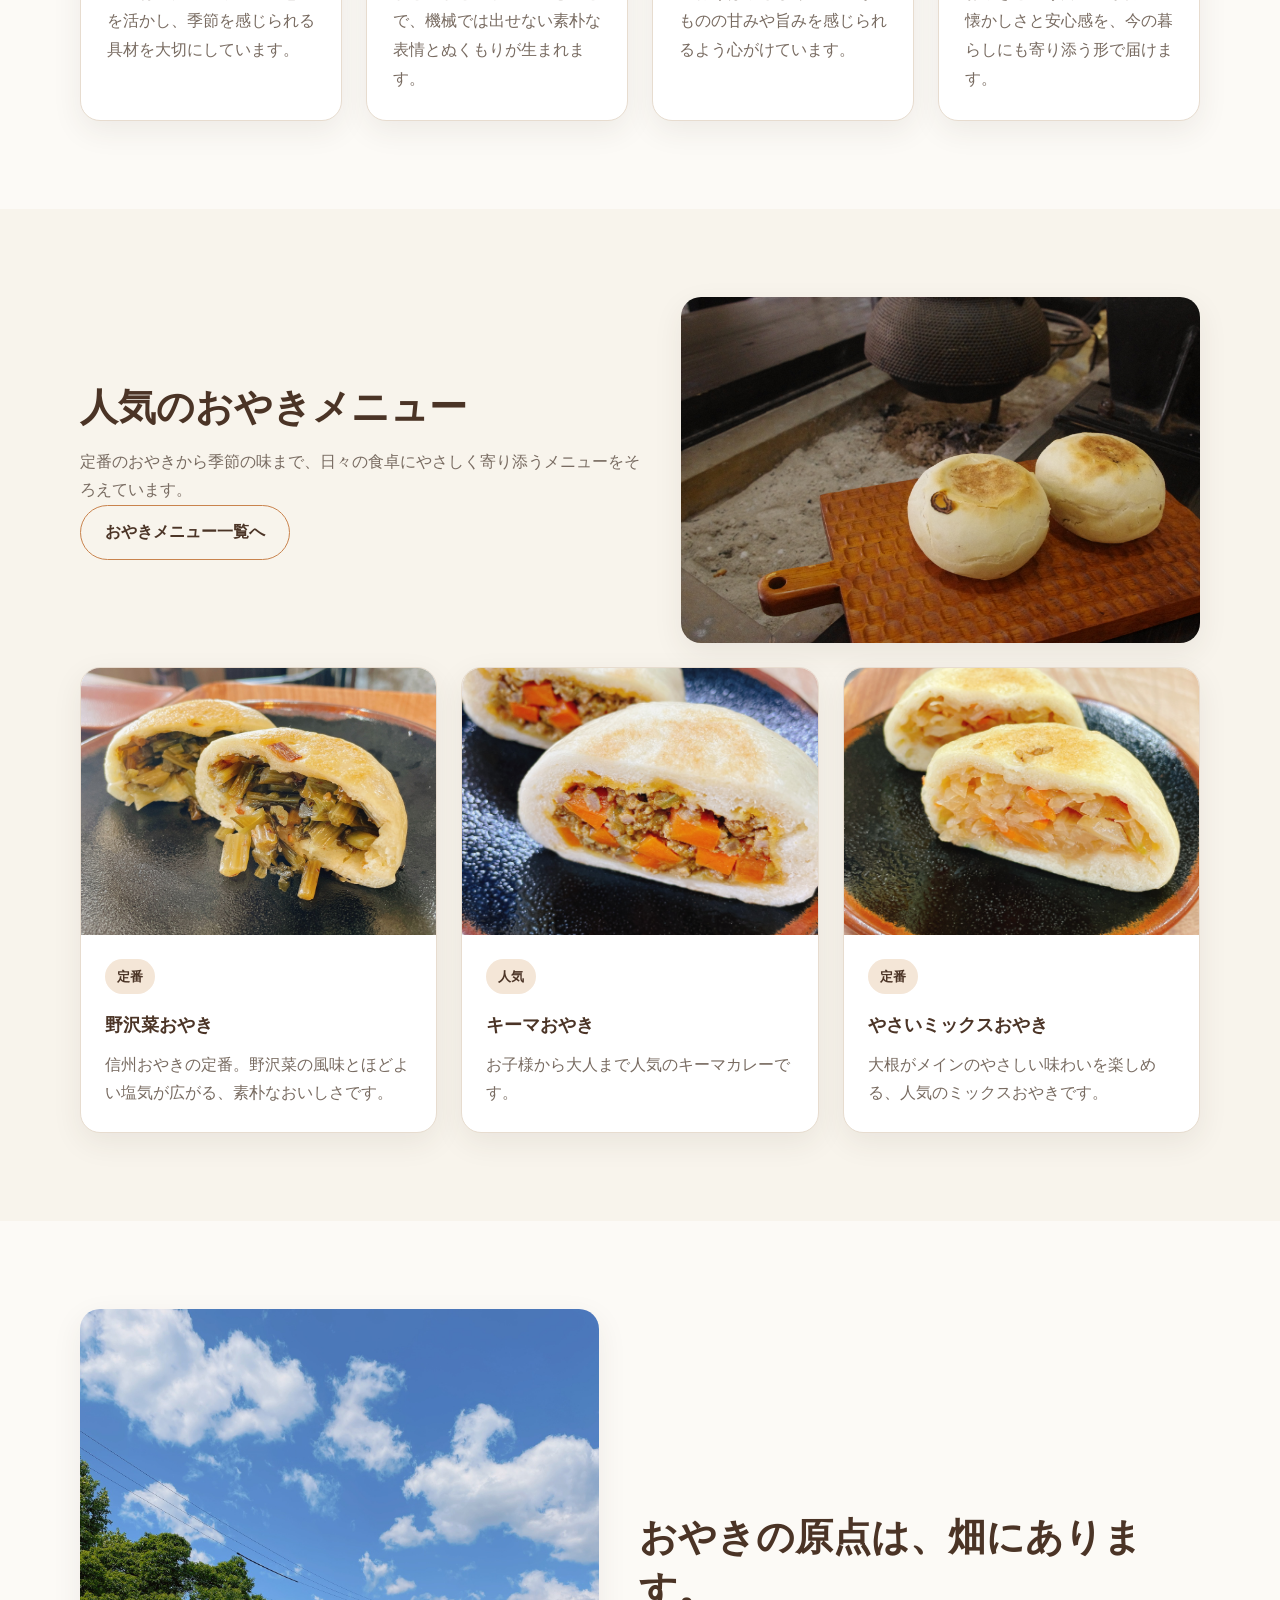
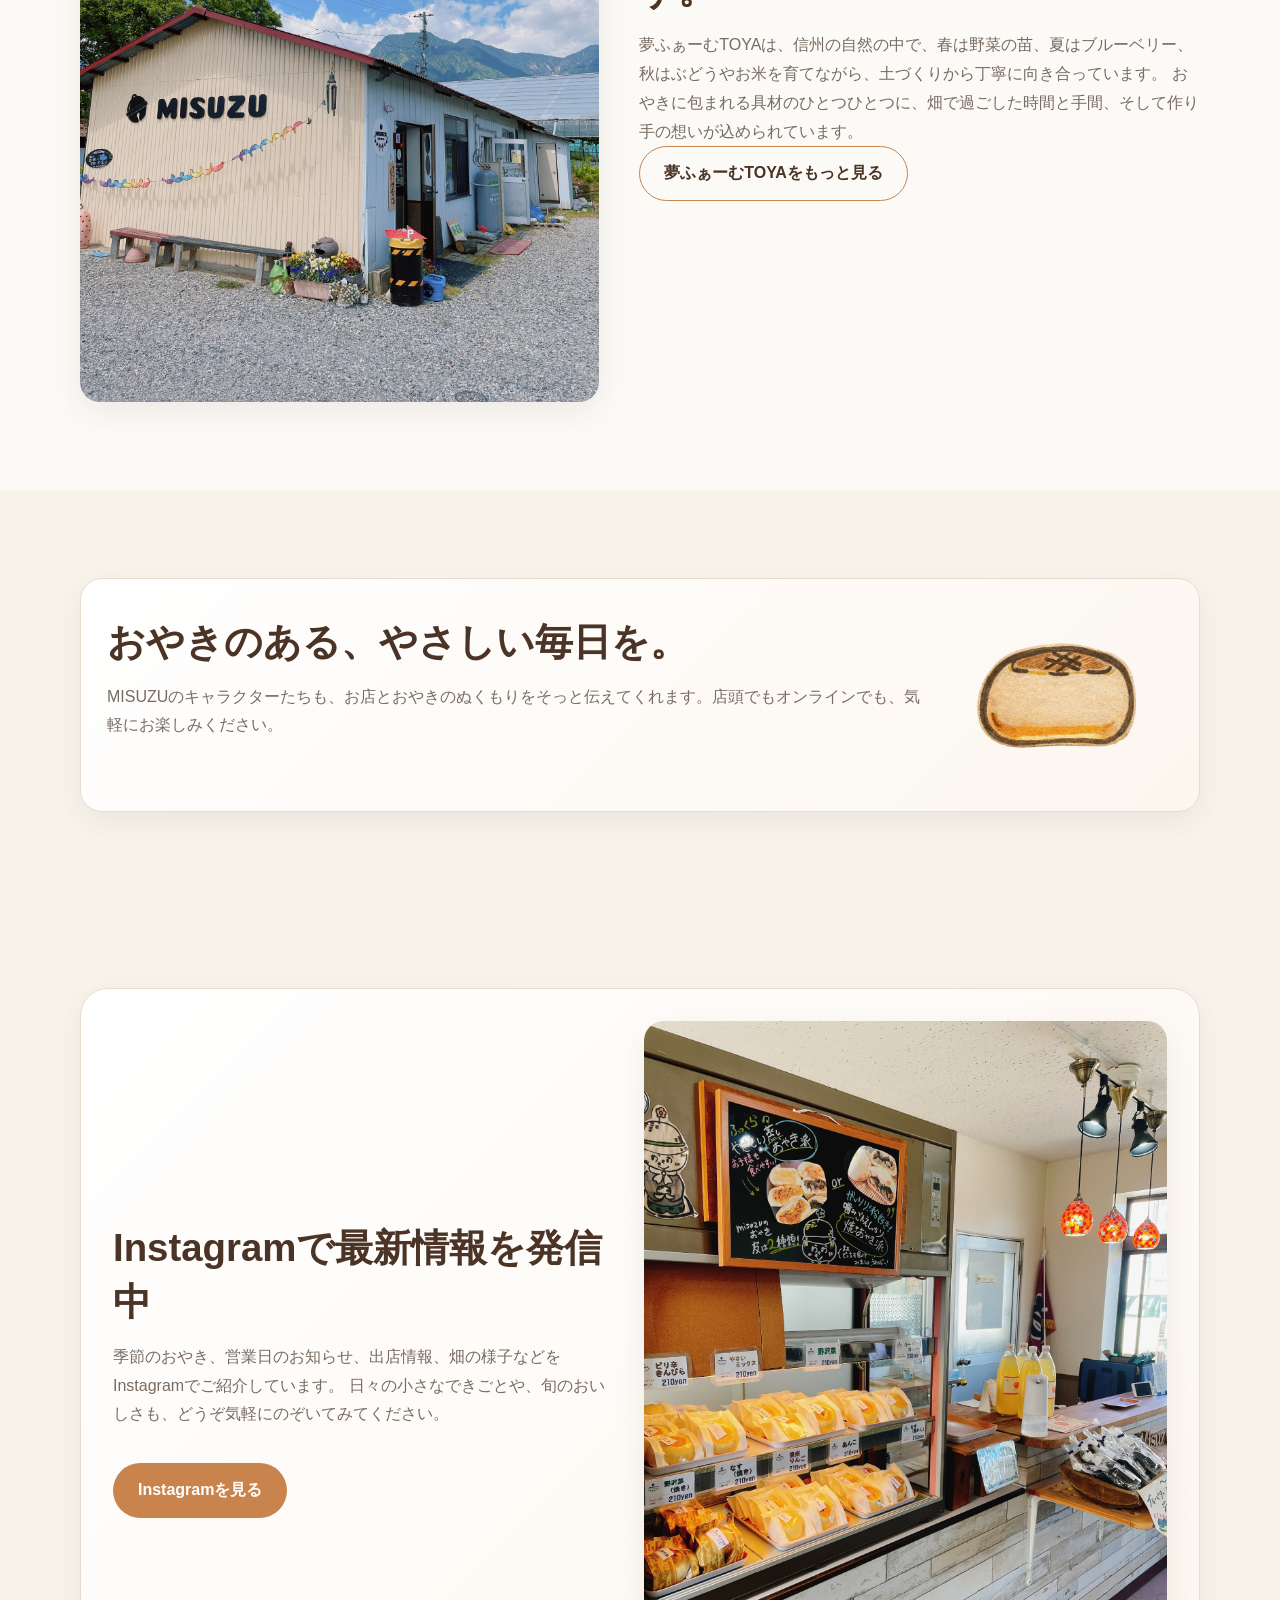
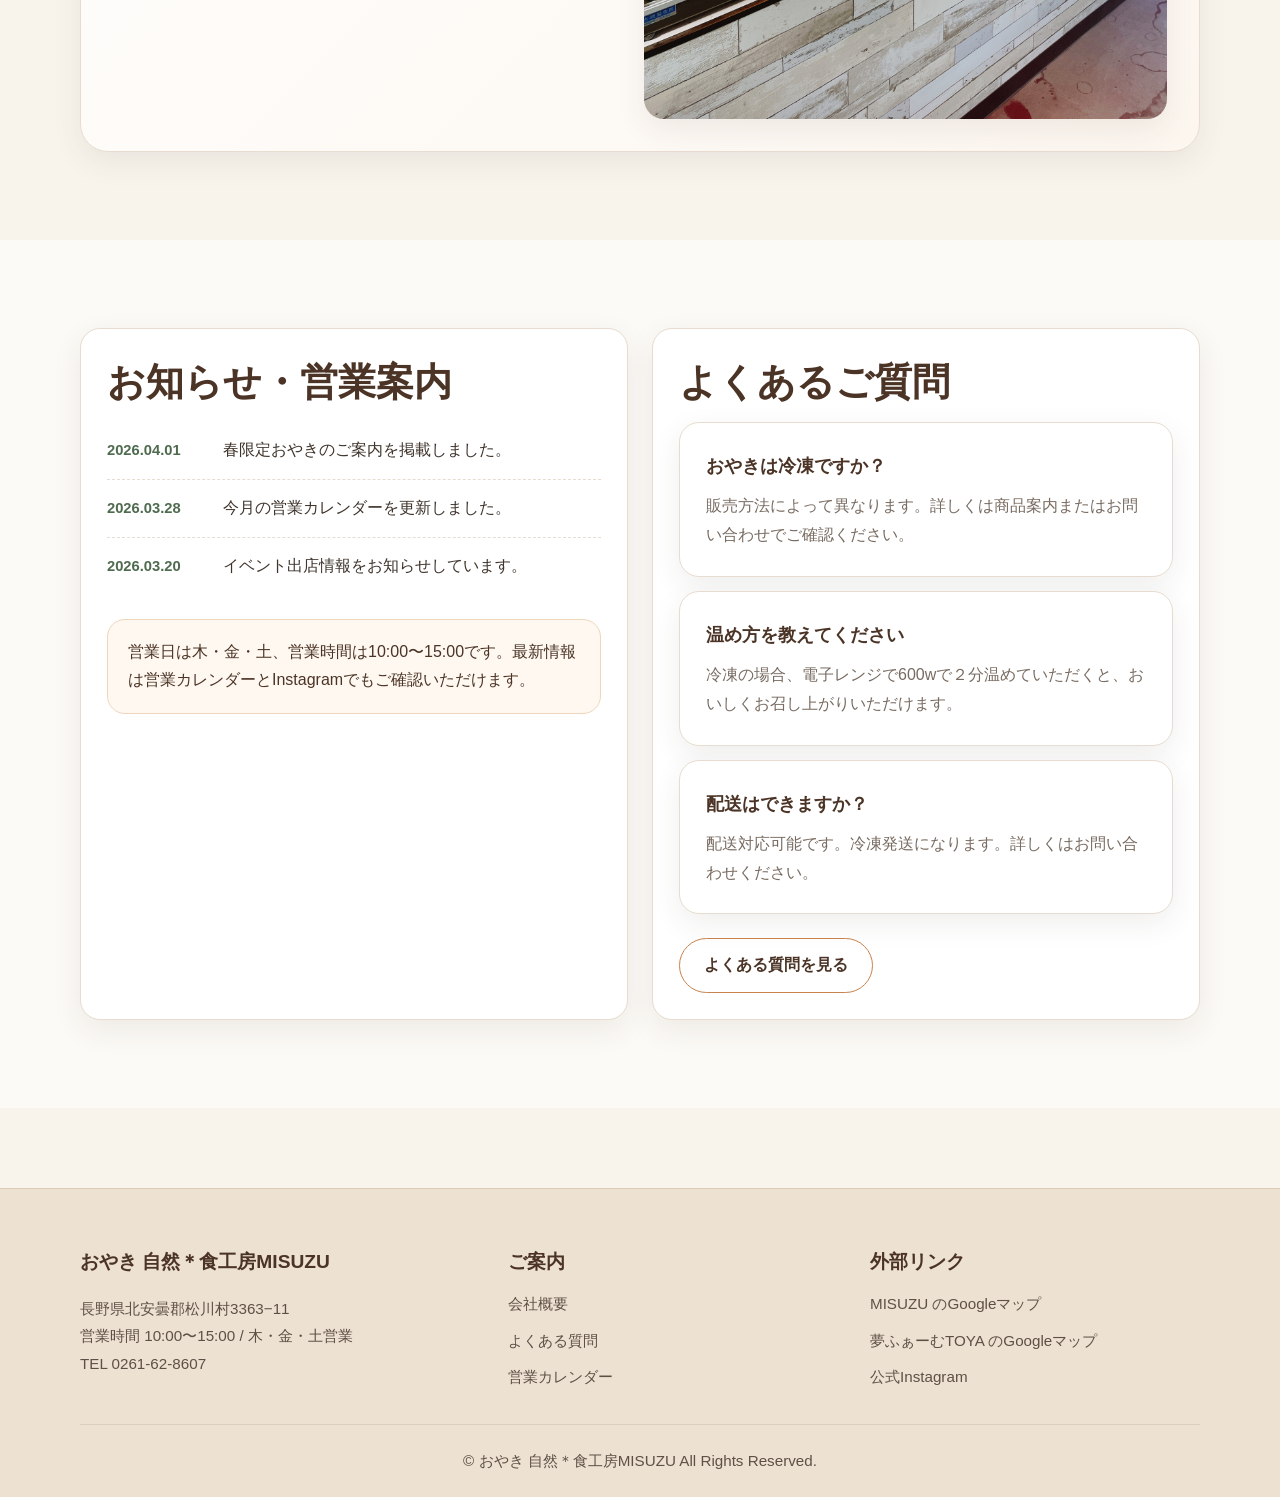
==== commit 81b0b523: "index.html" ====
--- a/index.html
+++ b/index.html
@@ -260,7 +260,7 @@
         <li><a href="company.html">会社概要</a></li>
         <li><a href="faq.html">よくある質問</a></li>
         <li><a href="calendar.html">営業カレンダー</a></li>
-        <li><a href="shop.html">オンラインショッピング</a></li>
+       
       </ul>
     </div>
 
--- a/assets/css/style.css
+++ b/assets/css/style.css
@@ -119,7 +119,6 @@
   padding-top: 12px;
   padding-bottom: 12px;
 }
-
 .logo {
   display: flex;
   align-items: center;
@@ -133,34 +132,55 @@
 }
 .logo-wrap {
   display: flex;
-  align-items: center;
-  gap: 14px;
+  flex-direction: column;
+  justify-content: center;
+  align-items: center;
+  text-align: center;
   text-decoration: none;
-}
-
-.logo-img {
-  width: 58px;
-  height: 58px;
-  object-fit: contain;
+  gap: 4px;
+}
+
+.logo-top {
+  display: flex;
+  align-items: center;
+  justify-content: center;
+  gap: 12px;
+}
+
+.logo-mark {
+  width: 44px;
+  height: 44px;
+  border-radius: 50%;
+  display: inline-flex;
+  align-items: center;
+  justify-content: center;
+  background: linear-gradient(135deg, var(--orange), #b56d3a);
+  color: #fff;
+  font-weight: 800;
+  font-size: 1rem;
+  box-shadow: 0 6px 18px rgba(107, 75, 53, 0.18);
   flex-shrink: 0;
 }
 
-.logo-top {
-  display: block;
+.logo-sub {
+  font-size: 0.72rem;
+  color: var(--green);
+  letter-spacing: 0.08em;
 }
 
 .logo-main {
-  display: block;
-  font-size: 0.95rem;
+  font-size: 1rem;
   font-weight: 700;
-  line-height: 1.2;
+  color: var(--brown-dark);
+  line-height: 1.3;
 }
 
 .logo-en {
-  display: block;
-  font-size: 1.2rem;
+  font-size: 1.55rem;
   font-weight: 800;
-  line-height: 1.1;
+  letter-spacing: 0.04em;
+  color: var(--brown-dark);
+  line-height: 1;
 }
 
 .header-right {
@@ -583,7 +603,7 @@
 }
 
 .faq-item.is-open .faq-question::after {
-  content: "−";
+  content: "竏�";
 }
 
 .faq-answer {
@@ -1560,3 +1580,429 @@
     grid-template-columns: 1fr;
   }
 }
+
+
+
+/* ===== header fix v3 ===== */
+.site-header {
+  position: fixed;
+  inset: 0 0 auto 0;
+  z-index: 1000;
+  background: rgba(248, 244, 236, 0.96);
+  backdrop-filter: blur(10px);
+  border-bottom: 1px solid var(--line);
+}
+
+.header-inner {
+  min-height: 150px;
+  display: flex;
+  flex-direction: column;
+  align-items: center;
+  justify-content: center;
+  gap: 14px;
+  padding: 18px 0 14px;
+  position: relative;
+}
+
+.logo-wrap {
+  display: inline-flex;
+  flex-direction: row;
+  align-items: center;
+  justify-content: center;
+  gap: 16px;
+  text-align: left;
+  text-decoration: none;
+  margin: 0 auto;
+}
+
+.logo-img {
+  width: 62px;
+  height: 62px;
+  object-fit: contain;
+  flex-shrink: 0;
+  transform: translateX(-4px);
+}
+
+.logo-text {
+  display: flex;
+  align-items: baseline;
+  gap: 10px;
+}
+
+.logo-main {
+  font-size: 1rem;
+  font-weight: 700;
+  color: var(--brown-dark);
+  line-height: 1.2;
+}
+
+.logo-en {
+  font-size: 1.9rem;
+  font-weight: 800;
+  letter-spacing: 0.03em;
+  color: var(--brown-dark);
+  line-height: 1;
+}
+
+.global-nav {
+  width: 100%;
+}
+
+.global-nav ul {
+  display: flex;
+  align-items: center;
+  justify-content: center;
+  gap: 18px;
+  list-style: none;
+  margin: 0;
+  padding: 0;
+  flex-wrap: wrap;
+}
+
+.global-nav li {
+  position: relative;
+}
+
+.global-nav li:not(:last-child)::after {
+  content: "";
+  position: absolute;
+  right: -9px;
+  top: 50%;
+  transform: translateY(-50%);
+  width: 1px;
+  height: 22px;
+  background-image: repeating-linear-gradient(
+    to bottom,
+    rgba(40, 35, 30, 0.85) 0,
+    rgba(40, 35, 30, 0.85) 2px,
+    transparent 2px,
+    transparent 5px
+  );
+}
+
+.global-nav a {
+  text-decoration: none;
+  font-size: 0.95rem;
+  color: var(--text);
+  position: relative;
+  display: inline-block;
+  line-height: 1.6;
+}
+
+.global-nav a::after {
+  content: "";
+  position: absolute;
+  left: 0;
+  bottom: -6px;
+  width: 0;
+  height: 2px;
+  background: var(--orange);
+  transition: width 0.25s ease;
+}
+
+.global-nav a:hover::after,
+.global-nav a:focus-visible::after,
+.global-nav a.is-current::after {
+  width: 100%;
+}
+
+.nav-instagram::after {
+  display: none !important;
+}
+
+.social-link-inline {
+  display: inline-flex;
+  align-items: center;
+  justify-content: center;
+  min-height: 40px;
+  padding: 9px 18px;
+  border-radius: 999px;
+  background: linear-gradient(135deg, #d56a45, #b74d73);
+  color: #fff !important;
+  font-size: 0.92rem;
+  font-weight: 700;
+  box-shadow: 0 8px 22px rgba(183, 77, 115, 0.22);
+  transition: transform .2s ease, box-shadow .2s ease, opacity .2s ease;
+}
+
+.social-link-inline::after {
+  display: none !important;
+}
+
+.social-link-inline:hover {
+  transform: translateY(-1px);
+  box-shadow: 0 12px 28px rgba(183, 77, 115, 0.28);
+  opacity: 0.96;
+}
+
+.page-main {
+  padding-top: 150px;
+}
+
+.hero {
+  padding-top: 150px;
+}
+
+@media (max-width: 768px) {
+  :root {
+    --header-h: 82px;
+  }
+
+  .header-inner {
+    min-height: 82px;
+    display: grid;
+    grid-template-columns: 1fr auto;
+    align-items: center;
+    gap: 8px 12px;
+    padding: 10px 0;
+  }
+
+  .logo-wrap {
+    margin: 0;
+    justify-content: flex-start;
+    gap: 10px;
+  }
+
+  .logo-img {
+    width: 44px;
+    height: 44px;
+    transform: none;
+  }
+
+  .logo-text {
+    gap: 6px;
+    flex-wrap: wrap;
+  }
+
+  .logo-main {
+    font-size: 0.82rem;
+  }
+
+  .logo-en {
+    font-size: 1.18rem;
+  }
+
+  .menu-toggle {
+    display: block;
+    justify-self: end;
+  }
+
+  .global-nav {
+    position: fixed;
+    top: 82px;
+    right: 0;
+    width: min(92vw, 360px);
+    height: calc(100vh - 82px);
+    background: rgba(248, 244, 236, 0.98);
+    border-left: 1px solid var(--line);
+    transform: translateX(100%);
+    transition: transform .28s ease;
+    padding: 18px;
+    overflow-y: auto;
+    box-shadow: -10px 0 30px rgba(0, 0, 0, 0.06);
+  }
+
+  .global-nav.is-open {
+    transform: translateX(0);
+  }
+
+  .global-nav ul {
+    flex-direction: column;
+    align-items: stretch;
+    gap: 0;
+  }
+
+  .global-nav li {
+    width: 100%;
+    border-bottom: 1px solid var(--line);
+  }
+
+  .global-nav li:not(:last-child)::after {
+    display: none;
+  }
+
+  .global-nav a {
+    display: block;
+    width: 100%;
+    padding: 14px 2px;
+    font-size: 1rem;
+  }
+
+  .social-link-inline {
+    width: 100%;
+    margin-top: 10px;
+    text-align: center;
+  }
+
+  .page-main {
+    padding-top: 82px;
+  }
+
+  .hero {
+    padding-top: 82px;
+  }
+}
+
+
+/* ===== contact card mobile tuning ===== */
+.contact-card .section-title {
+  margin-bottom: 12px;
+}
+
+.contact-card > p {
+  margin-bottom: 18px;
+}
+
+.contact-buttons {
+  display: flex;
+  flex-wrap: wrap;
+  gap: 14px;
+  margin-top: 20px;
+  margin-bottom: 24px;
+}
+
+.contact-btn {
+  display: inline-flex;
+  align-items: center;
+  justify-content: center;
+  min-height: 48px;
+  padding: 12px 22px;
+  border-radius: 999px;
+  text-decoration: none;
+  font-weight: 700;
+  line-height: 1.4;
+  transition: transform .2s ease, opacity .2s ease, box-shadow .2s ease;
+  box-shadow: var(--shadow);
+}
+
+.contact-btn:hover {
+  transform: translateY(-1px);
+  opacity: 0.96;
+}
+
+.mercari-btn {
+  background: #f56b6b;
+  color: #fff;
+}
+
+.line-btn {
+  background: #06c755;
+  color: #fff;
+}
+
+.qr-area {
+  display: grid;
+  grid-template-columns: repeat(2, minmax(0, 1fr));
+  gap: 18px;
+  margin-top: 10px;
+}
+
+.qr-box {
+  background: #fff;
+  border: 1px solid var(--line);
+  border-radius: 18px;
+  padding: 16px;
+  text-align: center;
+  box-shadow: var(--shadow);
+}
+
+.qr-box img {
+  width: min(120px, 100%);
+  aspect-ratio: 1 / 1;
+  object-fit: contain;
+  margin: 0 auto 10px;
+  display: block;
+}
+
+.qr-box p {
+  margin: 0;
+  font-size: 0.9rem;
+  color: var(--brown-dark);
+  font-weight: 700;
+  line-height: 1.4;
+}
+
+@media (max-width: 980px) {
+  .contact-buttons {
+    flex-direction: column;
+  }
+
+  .contact-btn {
+    width: 100%;
+  }
+
+  .qr-area {
+    grid-template-columns: repeat(2, minmax(0, 1fr));
+    gap: 14px;
+  }
+}
+
+@media (max-width: 768px) {
+  .contact-card {
+    padding: 20px;
+  }
+
+  .contact-card .section-title {
+    font-size: 1.45rem;
+    line-height: 1.4;
+  }
+
+  .contact-card > p {
+    font-size: 0.95rem;
+    line-height: 1.75;
+  }
+
+  .contact-buttons {
+    gap: 12px;
+    margin-top: 16px;
+    margin-bottom: 18px;
+  }
+
+  .contact-btn {
+    width: 100%;
+    min-height: 46px;
+    padding: 12px 16px;
+    font-size: 0.95rem;
+  }
+
+  .qr-area {
+    grid-template-columns: 1fr;
+    gap: 12px;
+  }
+
+  .qr-box {
+    padding: 14px;
+    border-radius: 16px;
+  }
+
+  .qr-box img {
+    width: 110px;
+  }
+
+  .qr-box p {
+    font-size: 0.88rem;
+  }
+}
+
+@media (max-width: 480px) {
+  .contact-card {
+    padding: 18px;
+  }
+
+  .contact-card .section-title {
+    font-size: 1.28rem;
+  }
+
+  .contact-card > p {
+    font-size: 0.92rem;
+  }
+
+  .contact-btn {
+    font-size: 0.92rem;
+    min-height: 44px;
+  }
+
+  .qr-box img {
+    width: 96px;
+  }
+}
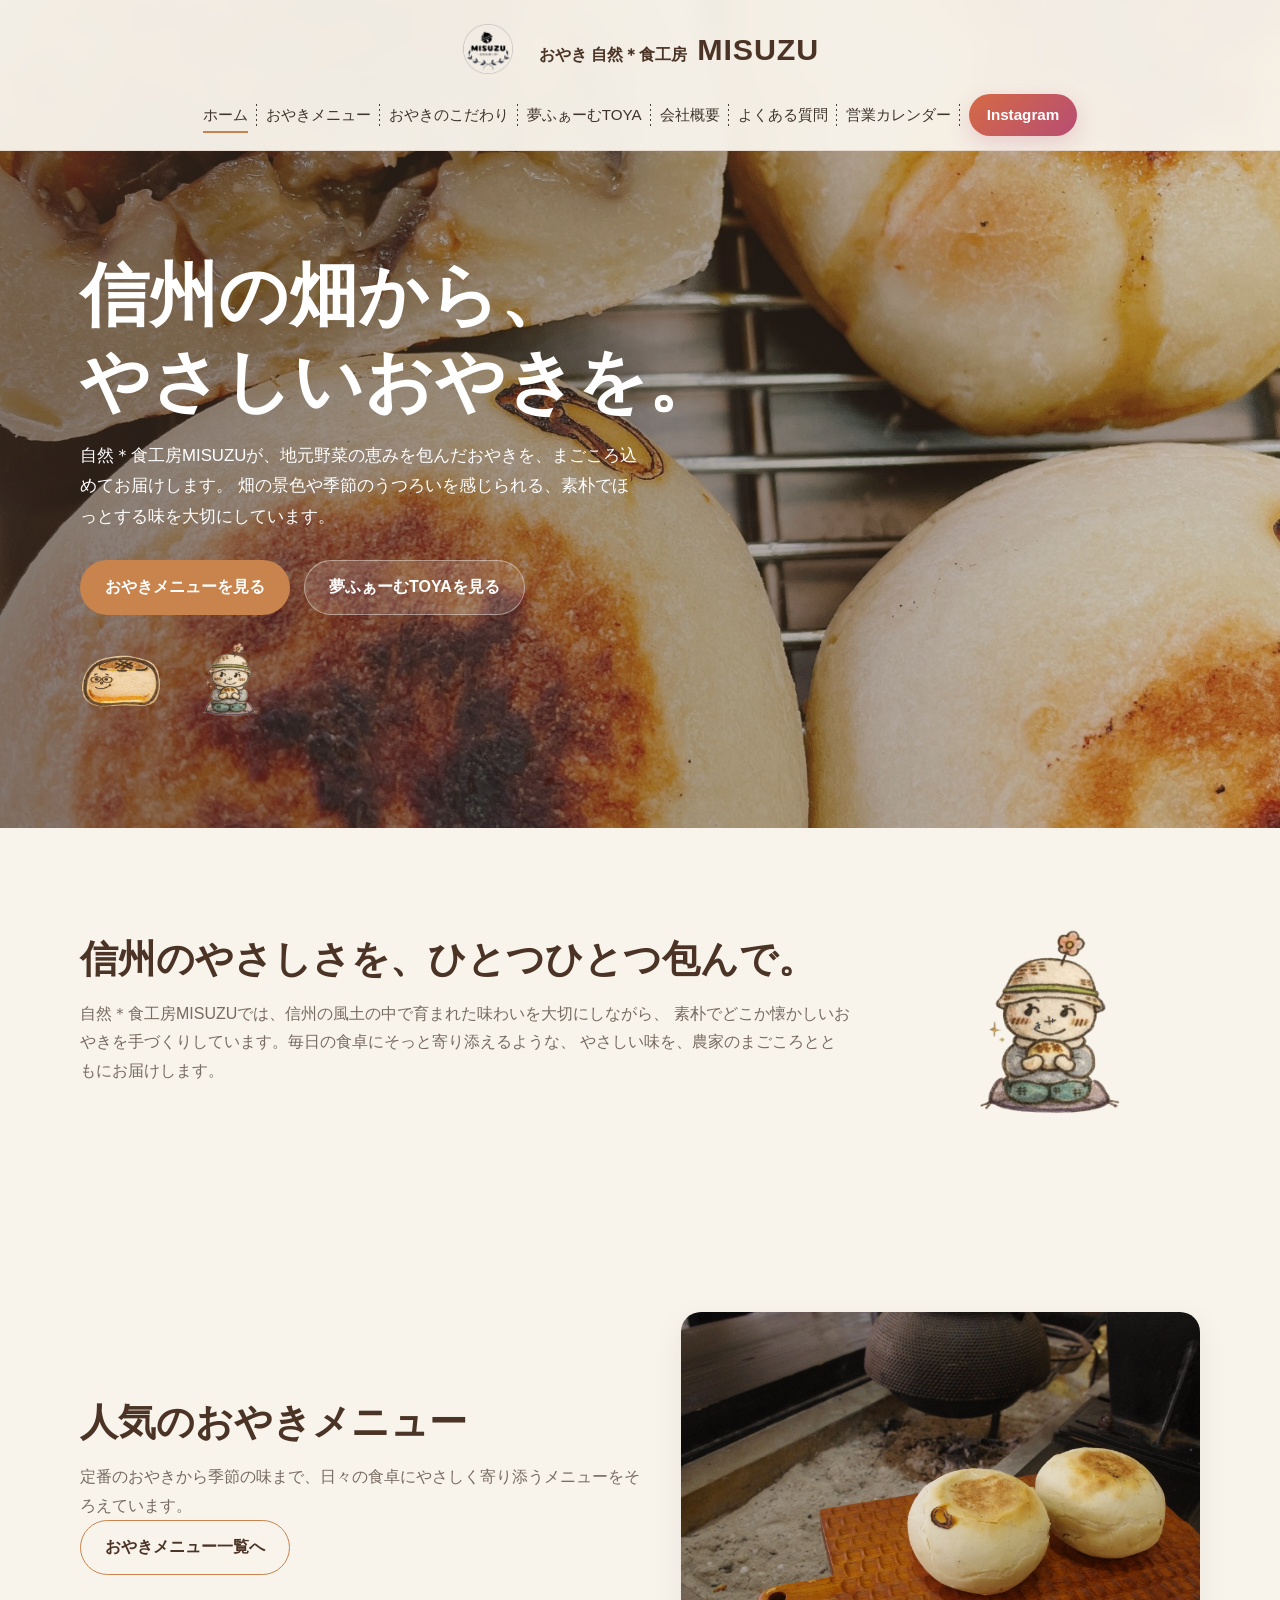
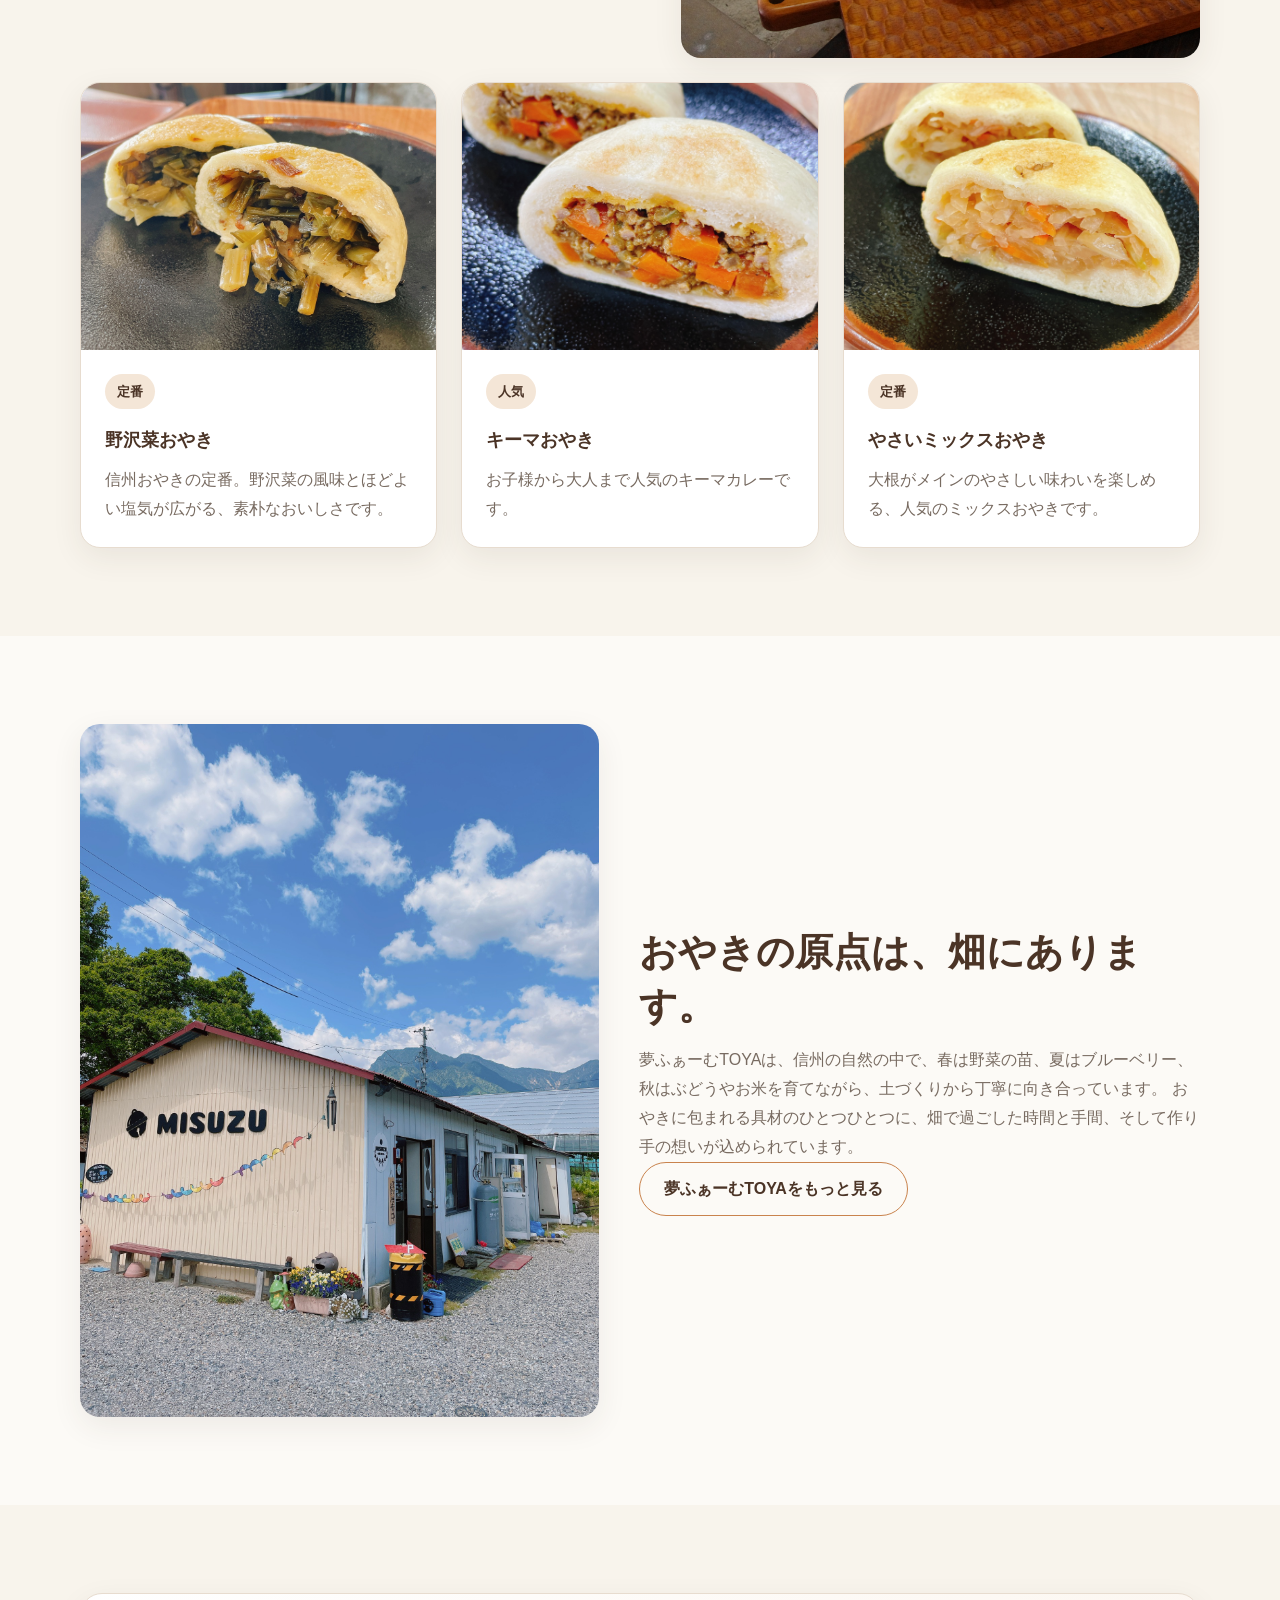
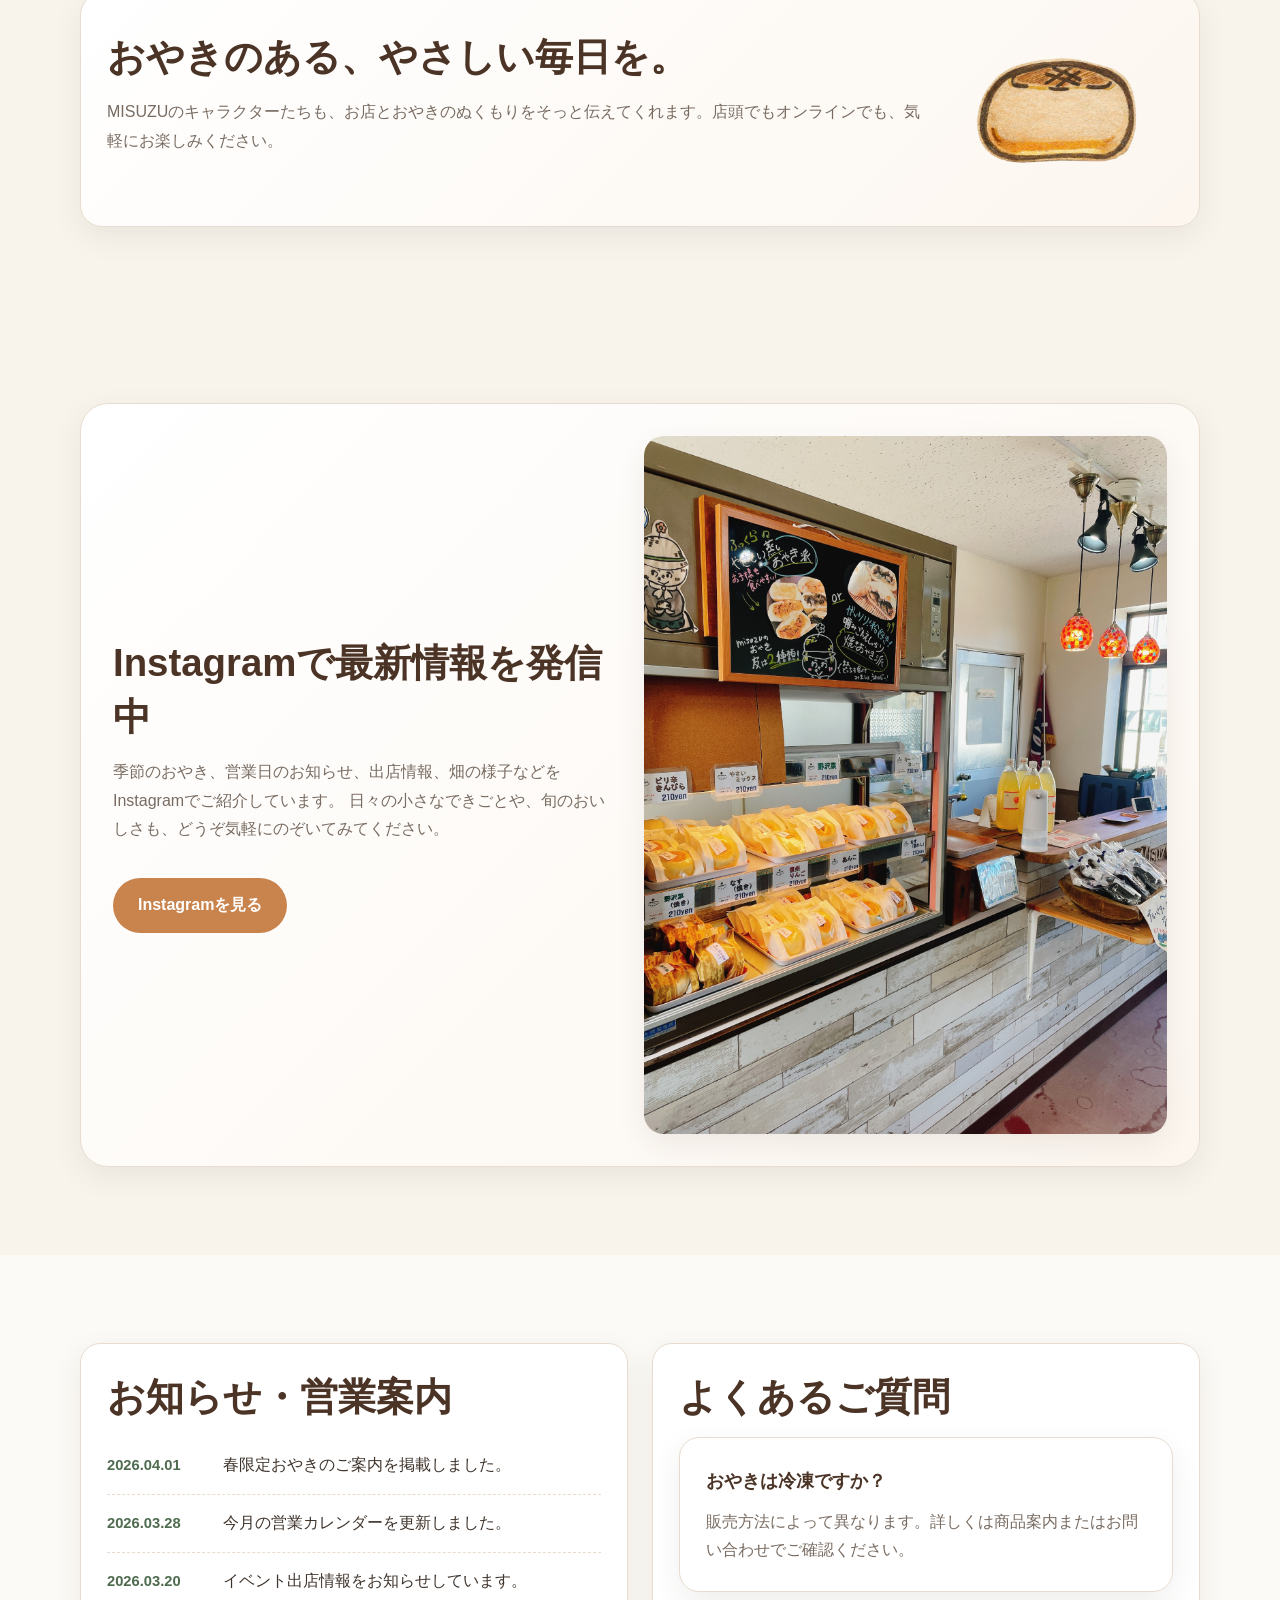
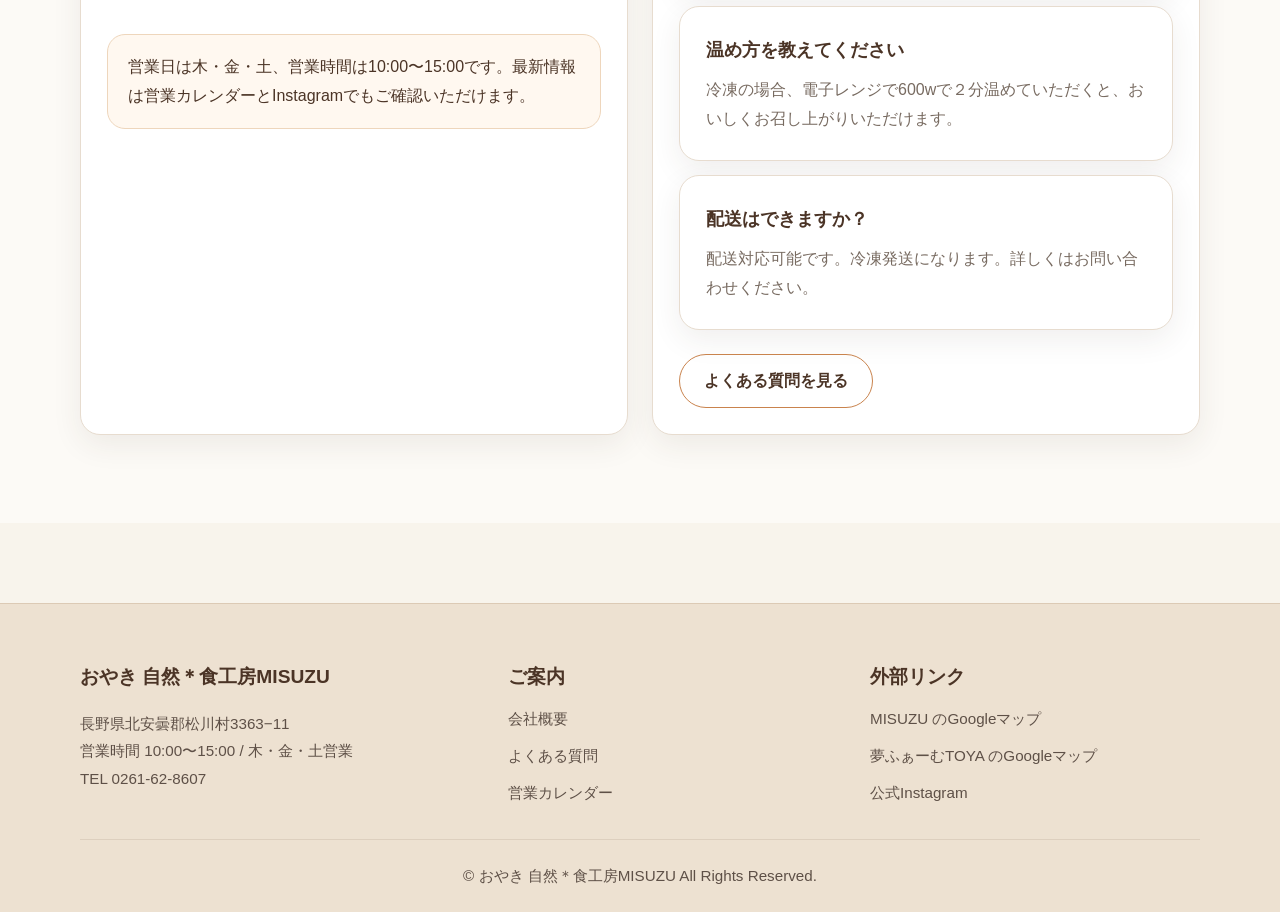
==== commit 08df6a5b: "index.html" ====
--- a/index.html
+++ b/index.html
@@ -8,7 +8,7 @@
   <link rel="stylesheet" href="assets/css/style.css">
 </head>
 <body>
-  
+
 <header class="site-header">
   <div class="container header-inner">
     <a class="logo-wrap" href="index.html">
@@ -74,35 +74,6 @@
       </div>
       <div class="home-mascot-side">
         <img src="assets/img/oyakiobasan.png" alt="おやき婆さんのイラスト">
-      </div>
-    </div>
-  </section>
-
-  <section class="section alt">
-    <div class="container">
-      <h2 class="section-title">MISUZUのおやき、4つのこだわり</h2>
-      <p class="section-lead">素材を大切にしながら、手づくりならではのぬくもりを包んでいます。</p>
-      <div class="grid grid-4">
-        <article class="feature-card">
-          <div class="feature-icon">🥬</div>
-          <h3>地元野菜を使用</h3>
-          <p>畑で育った野菜や地元の恵みを活かし、季節を感じられる具材を大切にしています。</p>
-        </article>
-        <article class="feature-card">
-          <div class="feature-icon">🤲</div>
-          <h3>手づくりのやさしい味</h3>
-          <p>ひとつひとつ丁寧に包むことで、機械では出せない素朴な表情とぬくもりが生まれます。</p>
-        </article>
-        <article class="feature-card">
-          <div class="feature-icon">🌾</div>
-          <h3>素材を活かした製法</h3>
-          <p>味付けはやさしく。野菜そのものの甘みや旨みを感じられるよう心がけています。</p>
-        </article>
-        <article class="feature-card">
-          <div class="feature-icon">🏡</div>
-          <h3>信州らしいふるさとの味</h3>
-          <p>おやきという郷土食が持つ、懐かしさと安心感を、今の暮らしにも寄り添う形で届けます。</p>
-        </article>
       </div>
     </div>
   </section>
@@ -260,7 +231,6 @@
         <li><a href="company.html">会社概要</a></li>
         <li><a href="faq.html">よくある質問</a></li>
         <li><a href="calendar.html">営業カレンダー</a></li>
-       
       </ul>
     </div>
 
@@ -281,4 +251,3 @@
 <script src="assets/js/main.js"></script>
 </body>
 </html>
-
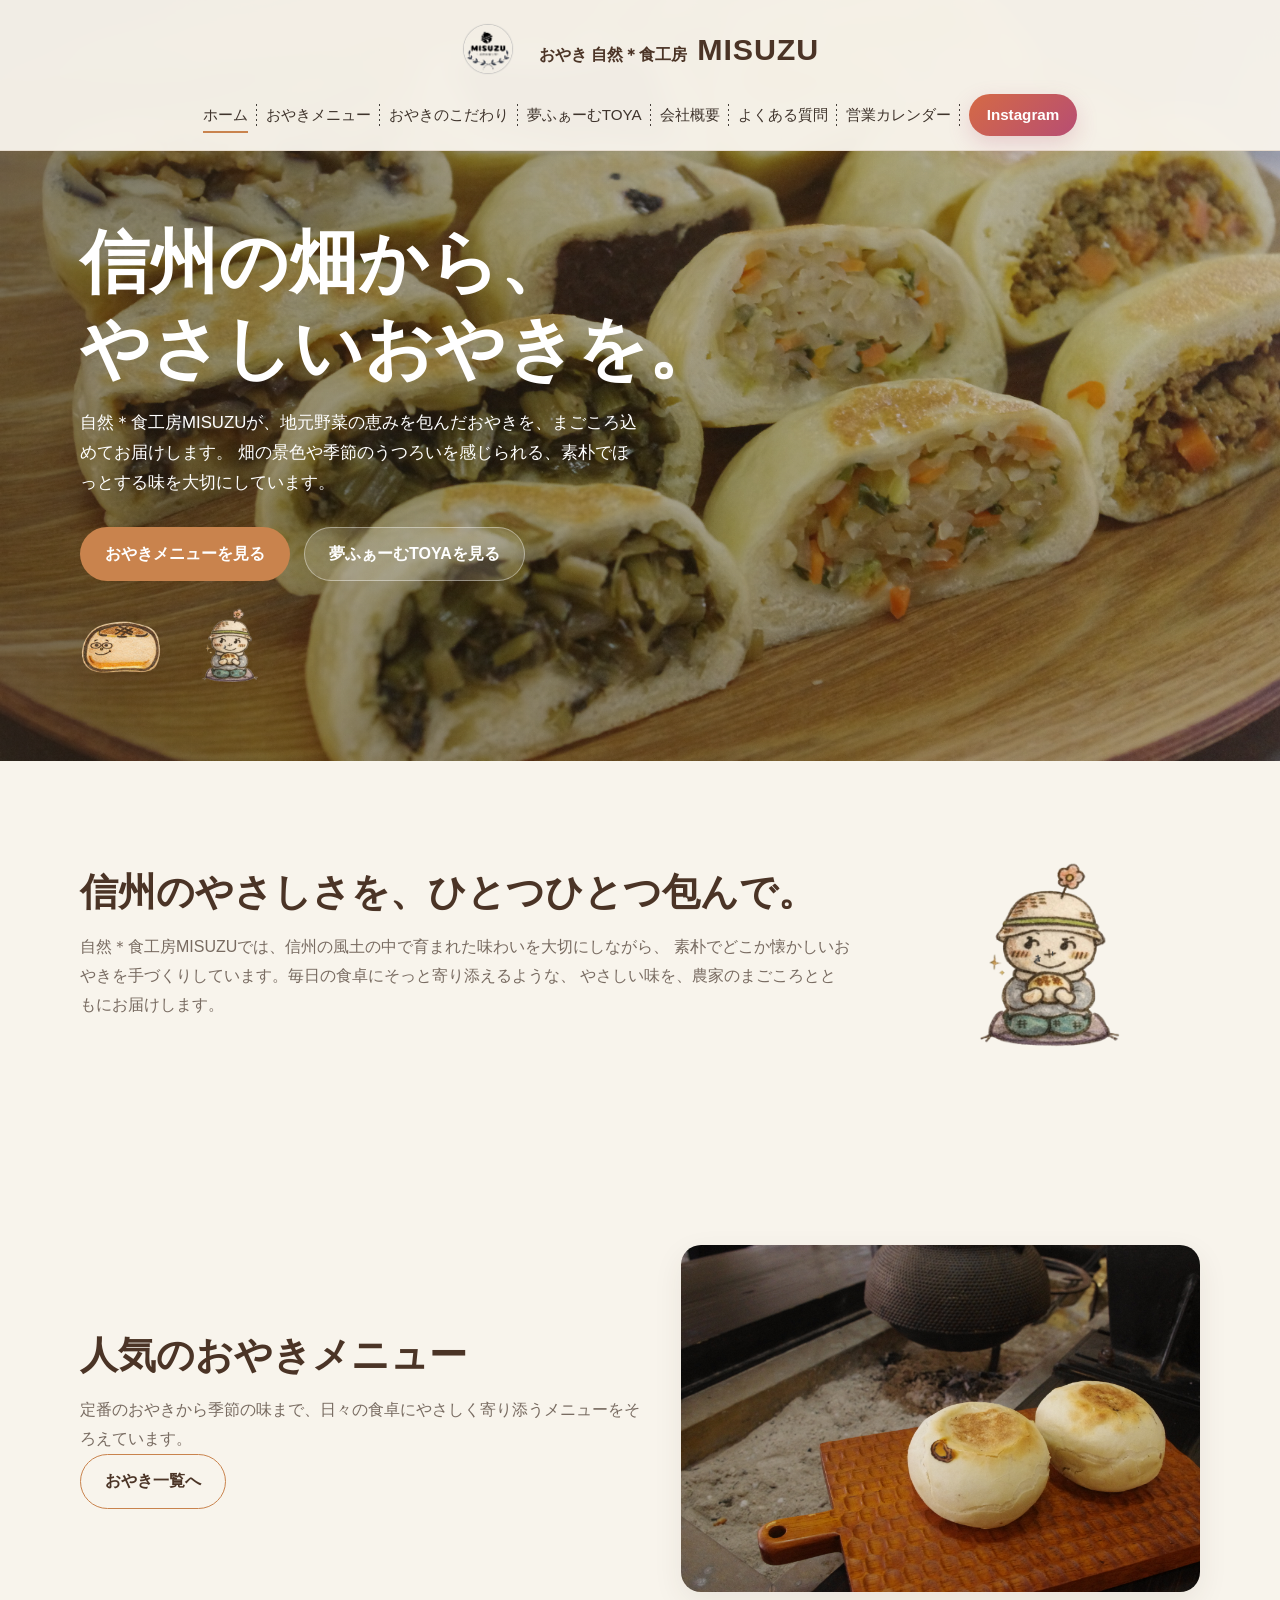
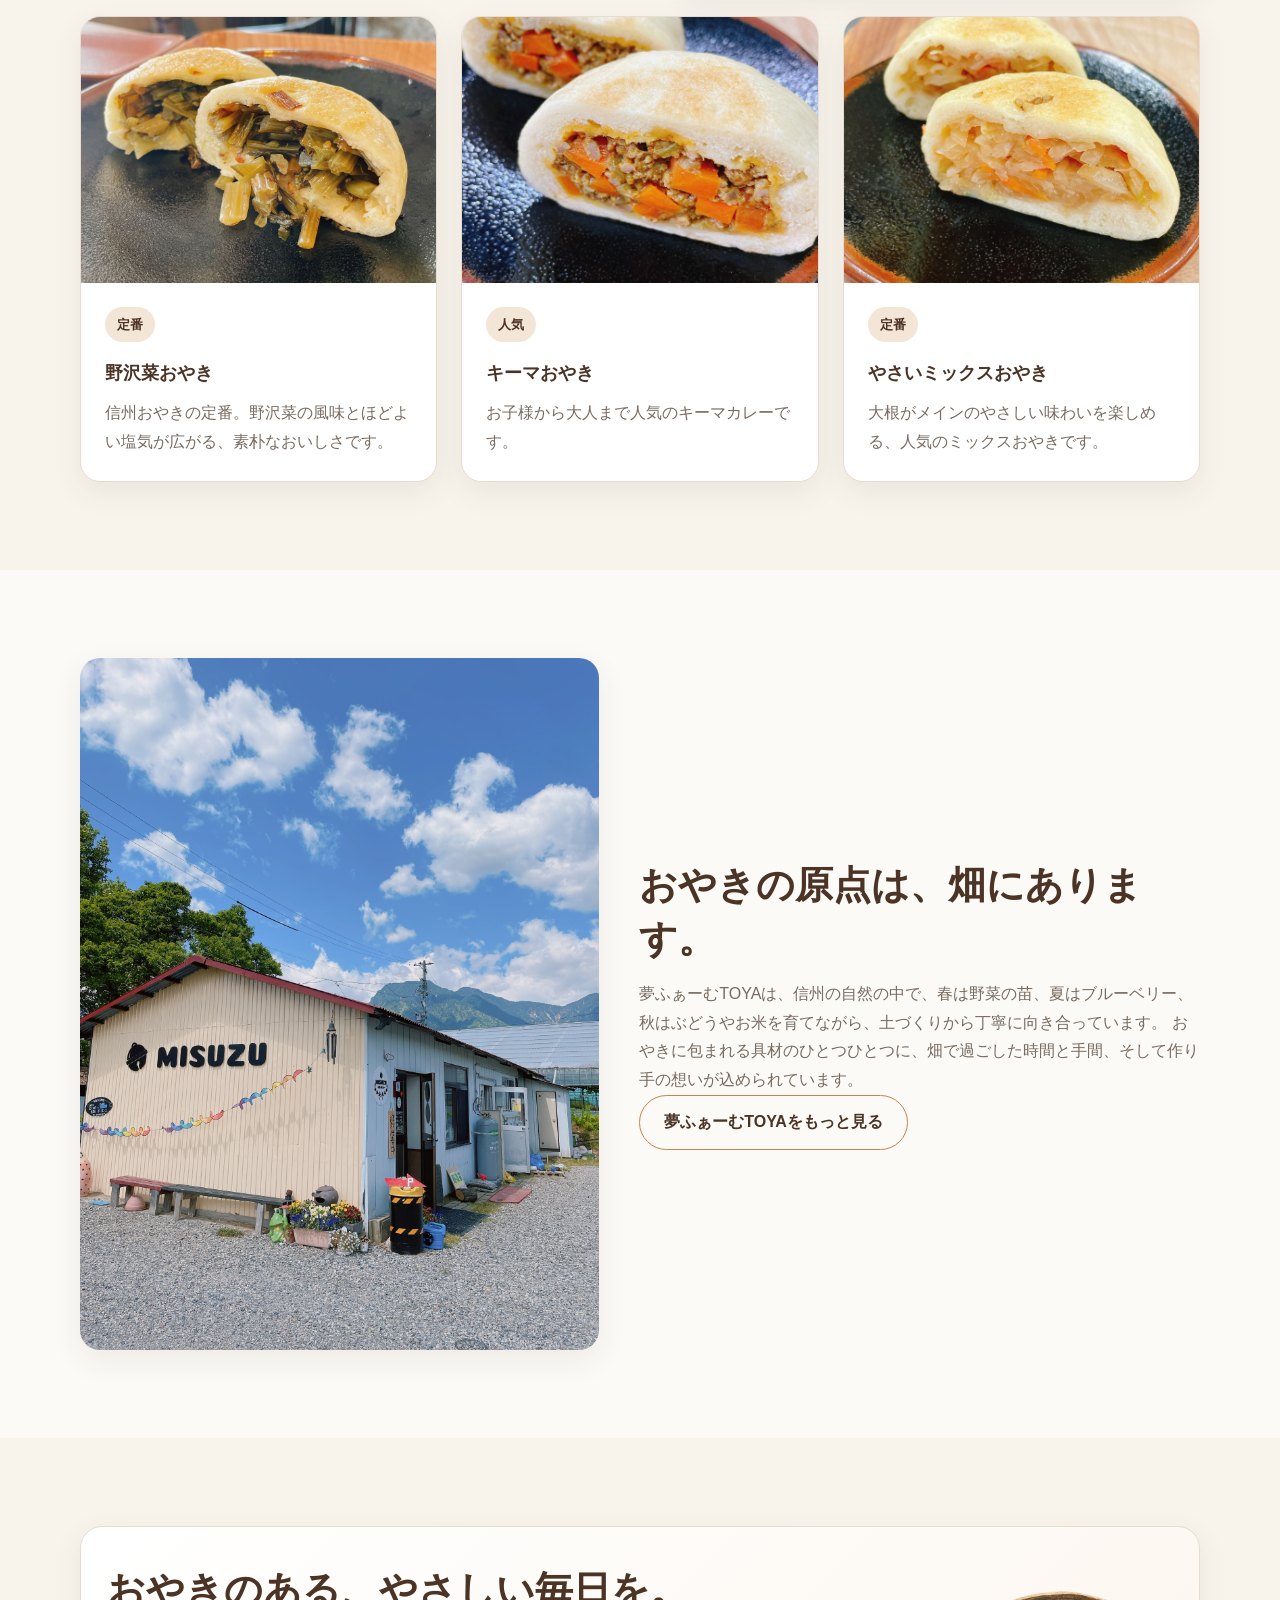
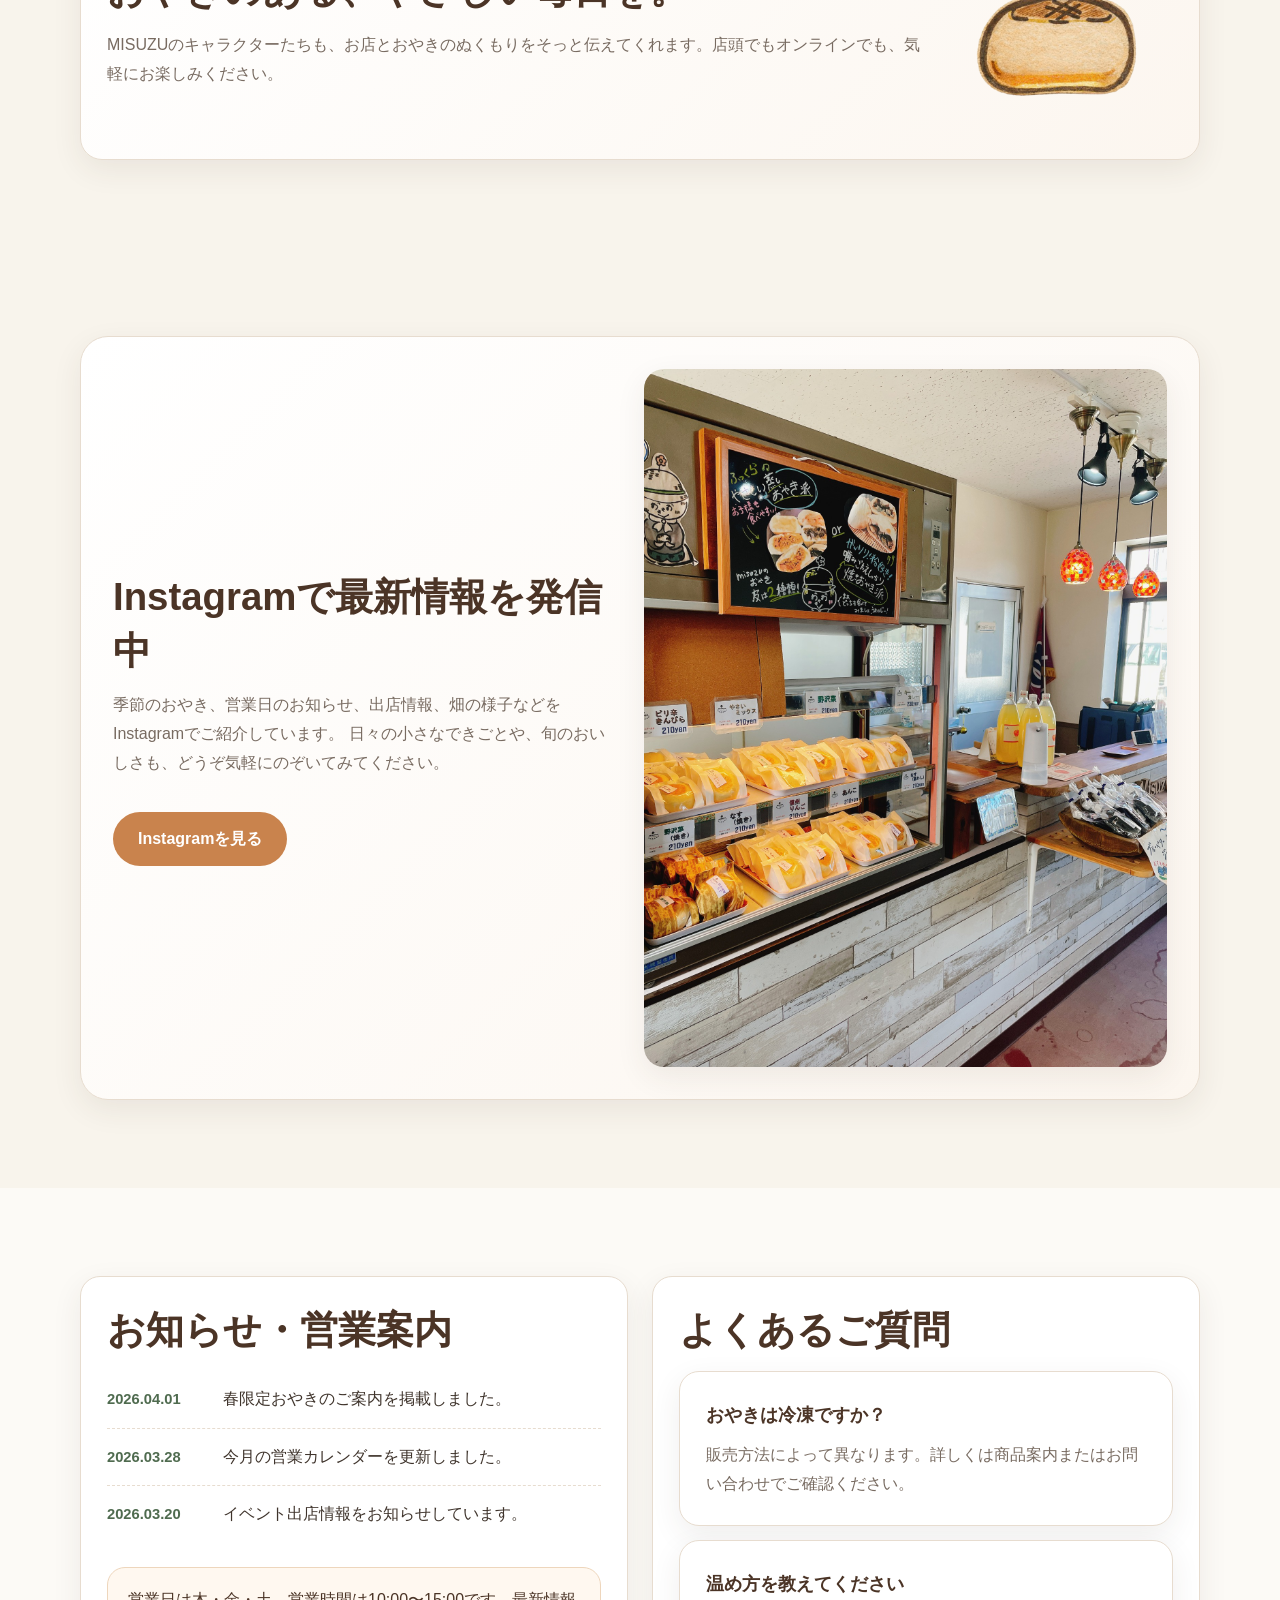
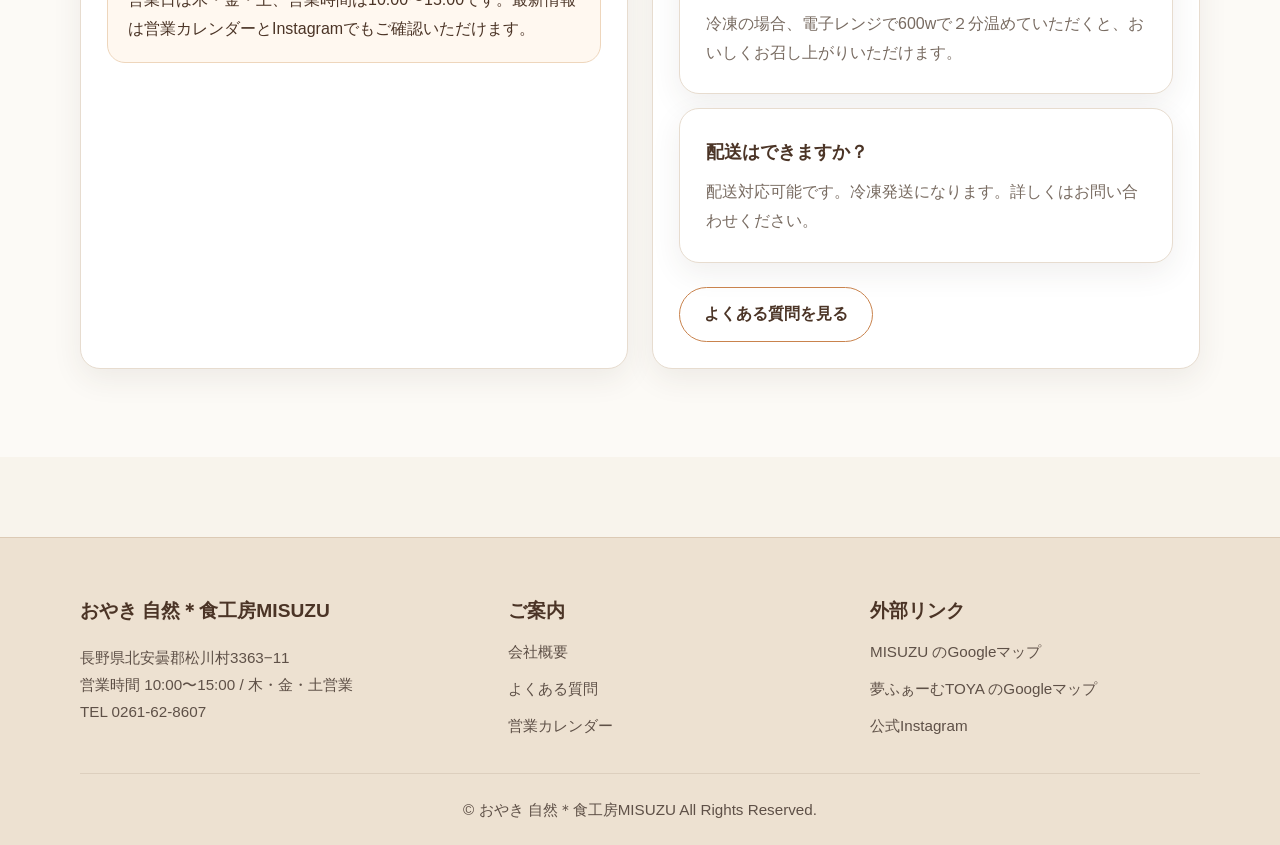
==== commit 7dbed4b4: "index.html" ====
--- a/index.html
+++ b/index.html
@@ -85,7 +85,7 @@
         <p class="section-lead">
           定番のおやきから季節の味まで、日々の食卓にやさしく寄り添うメニューをそろえています。
         </p>
-        <a class="btn btn-outline" href="menu.html">おやきメニュー一覧へ</a>
+        <a class="btn btn-outline" href="menu.html">おやき一覧へ</a>
       </div>
       <div class="media-image">
         <img src="assets/img/irori.JPG" alt="いろりとおやきの風景">
--- a/assets/css/style.css
+++ b/assets/css/style.css
@@ -280,13 +280,13 @@
 }
 
 .hero {
-  min-height: 92vh;
-  padding-top: var(--header-h);
+  min-height: 78vh;
+  padding-top: 150px;
   display: grid;
-  align-items: stretch;
+  align-items: center;
   background:
-    linear-gradient(90deg, rgba(62,44,31,.64), rgba(62,44,31,.25)),
-    url('../img/yakioyaki.JPG') center/cover no-repeat;
+    linear-gradient(90deg, rgba(40,30,20,.45), rgba(40,30,20,.15)),
+    url('../img/top.JPG') center/cover no-repeat;
   color: #fff;
 }
 
@@ -943,7 +943,7 @@
     padding-top: var(--header-h);
     background:
       linear-gradient(180deg, rgba(62,44,31,.54), rgba(62,44,31,.32)),
-      url('../img/yakioyaki.JPG') center/cover no-repeat;
+      url('../img/top.JPG') center/cover no-repeat;
   }
 
   .hero-inner {
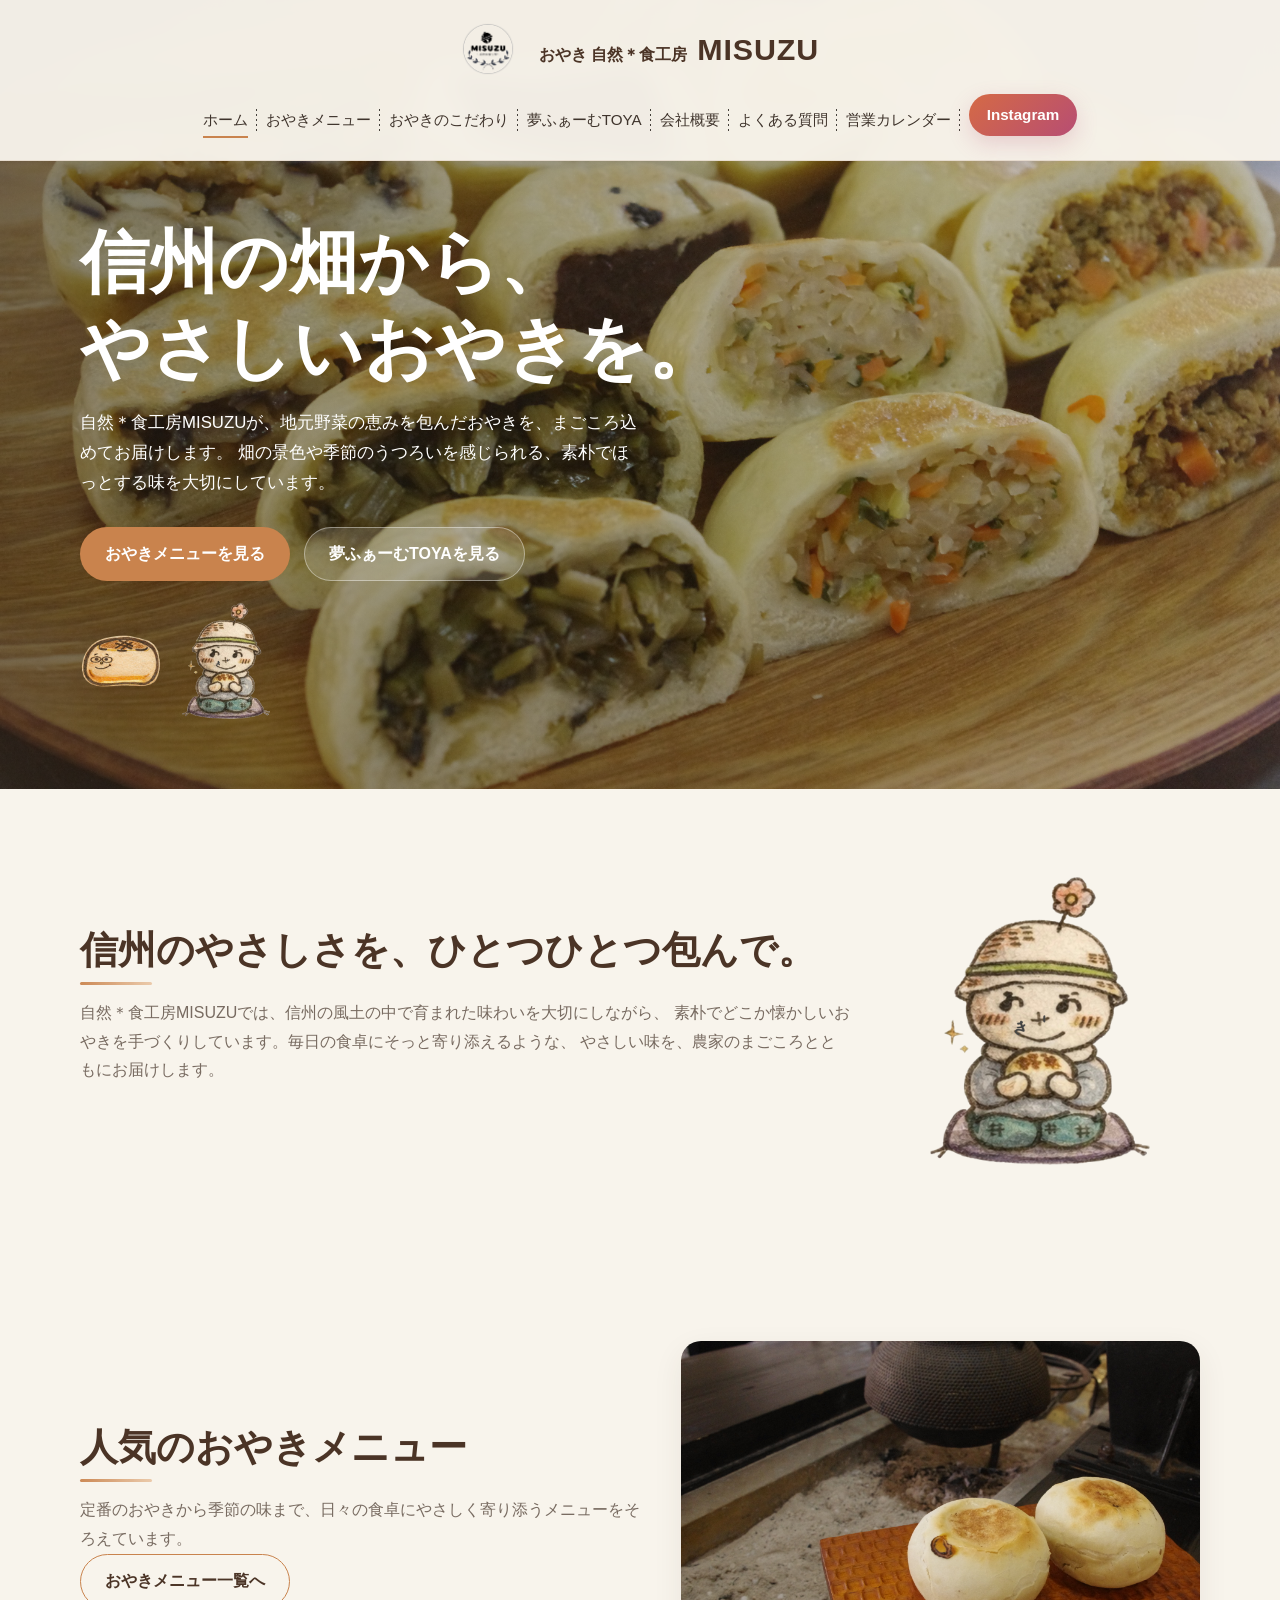
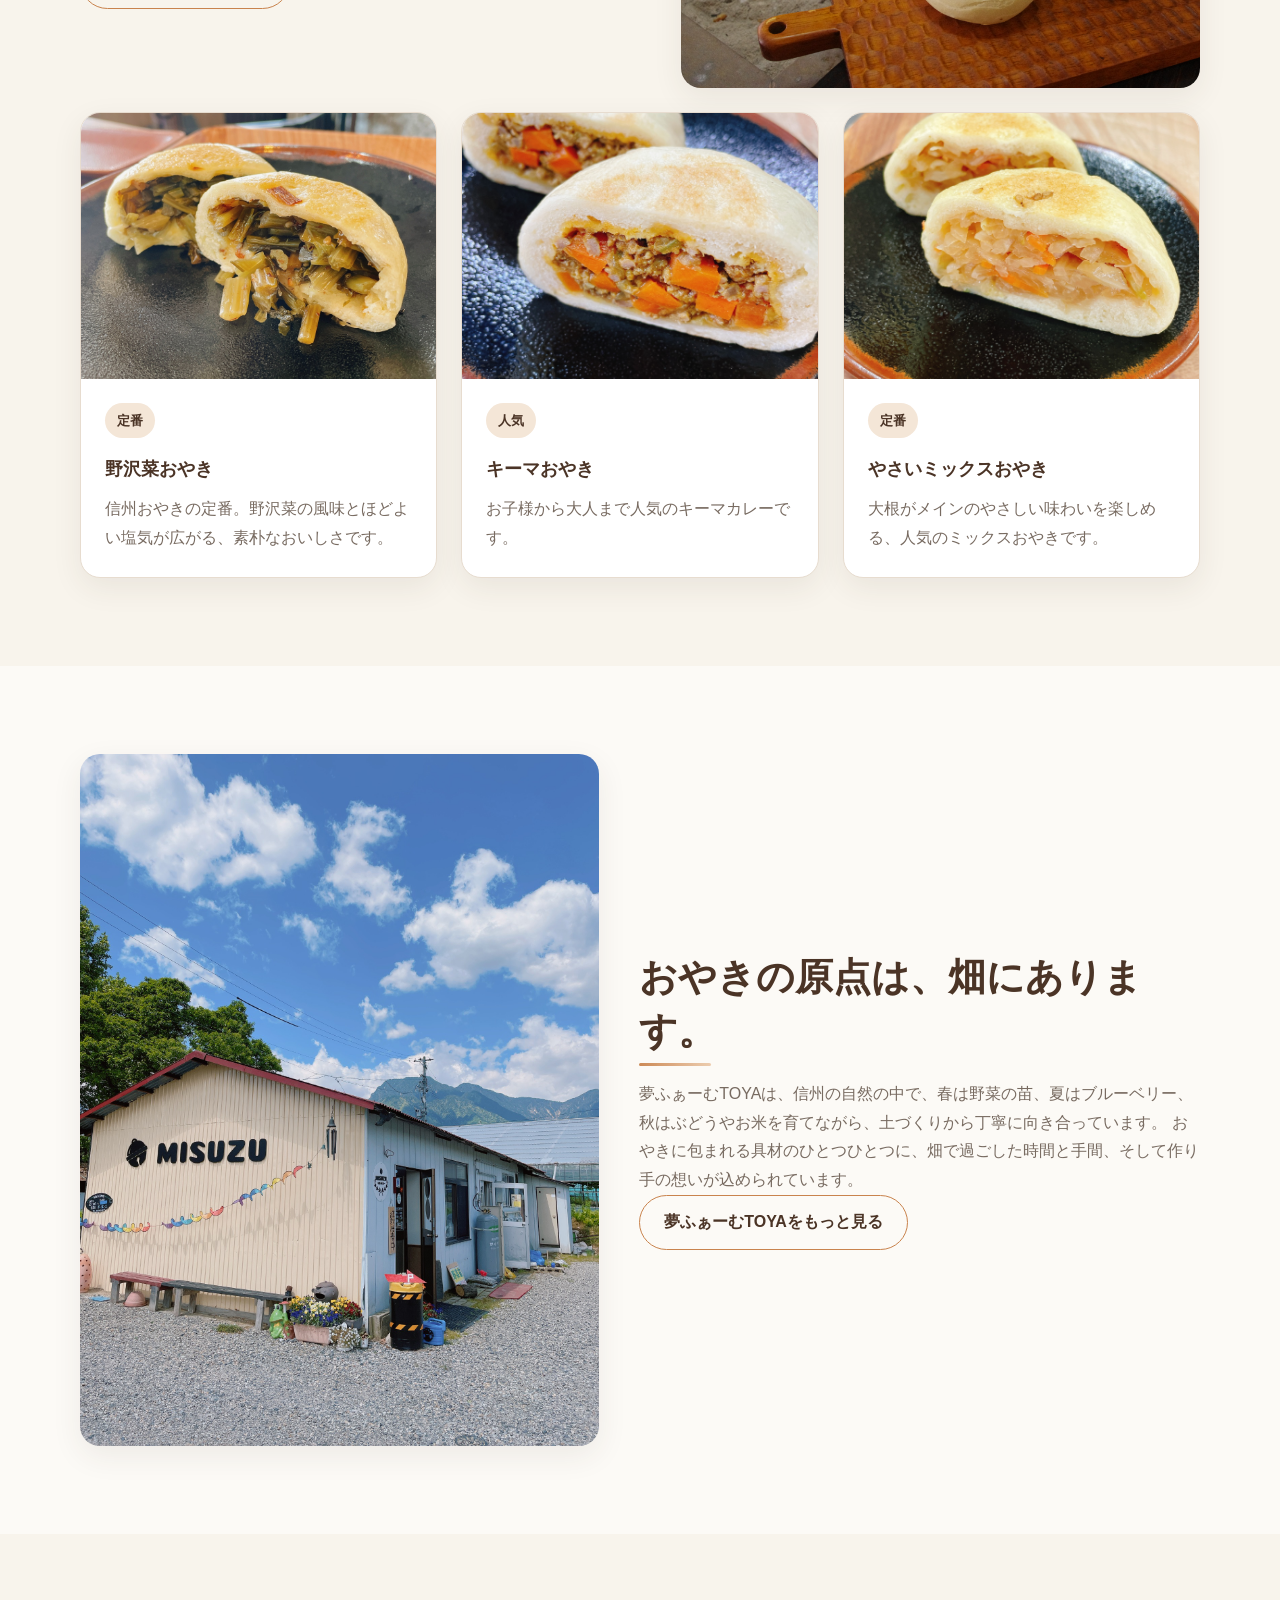
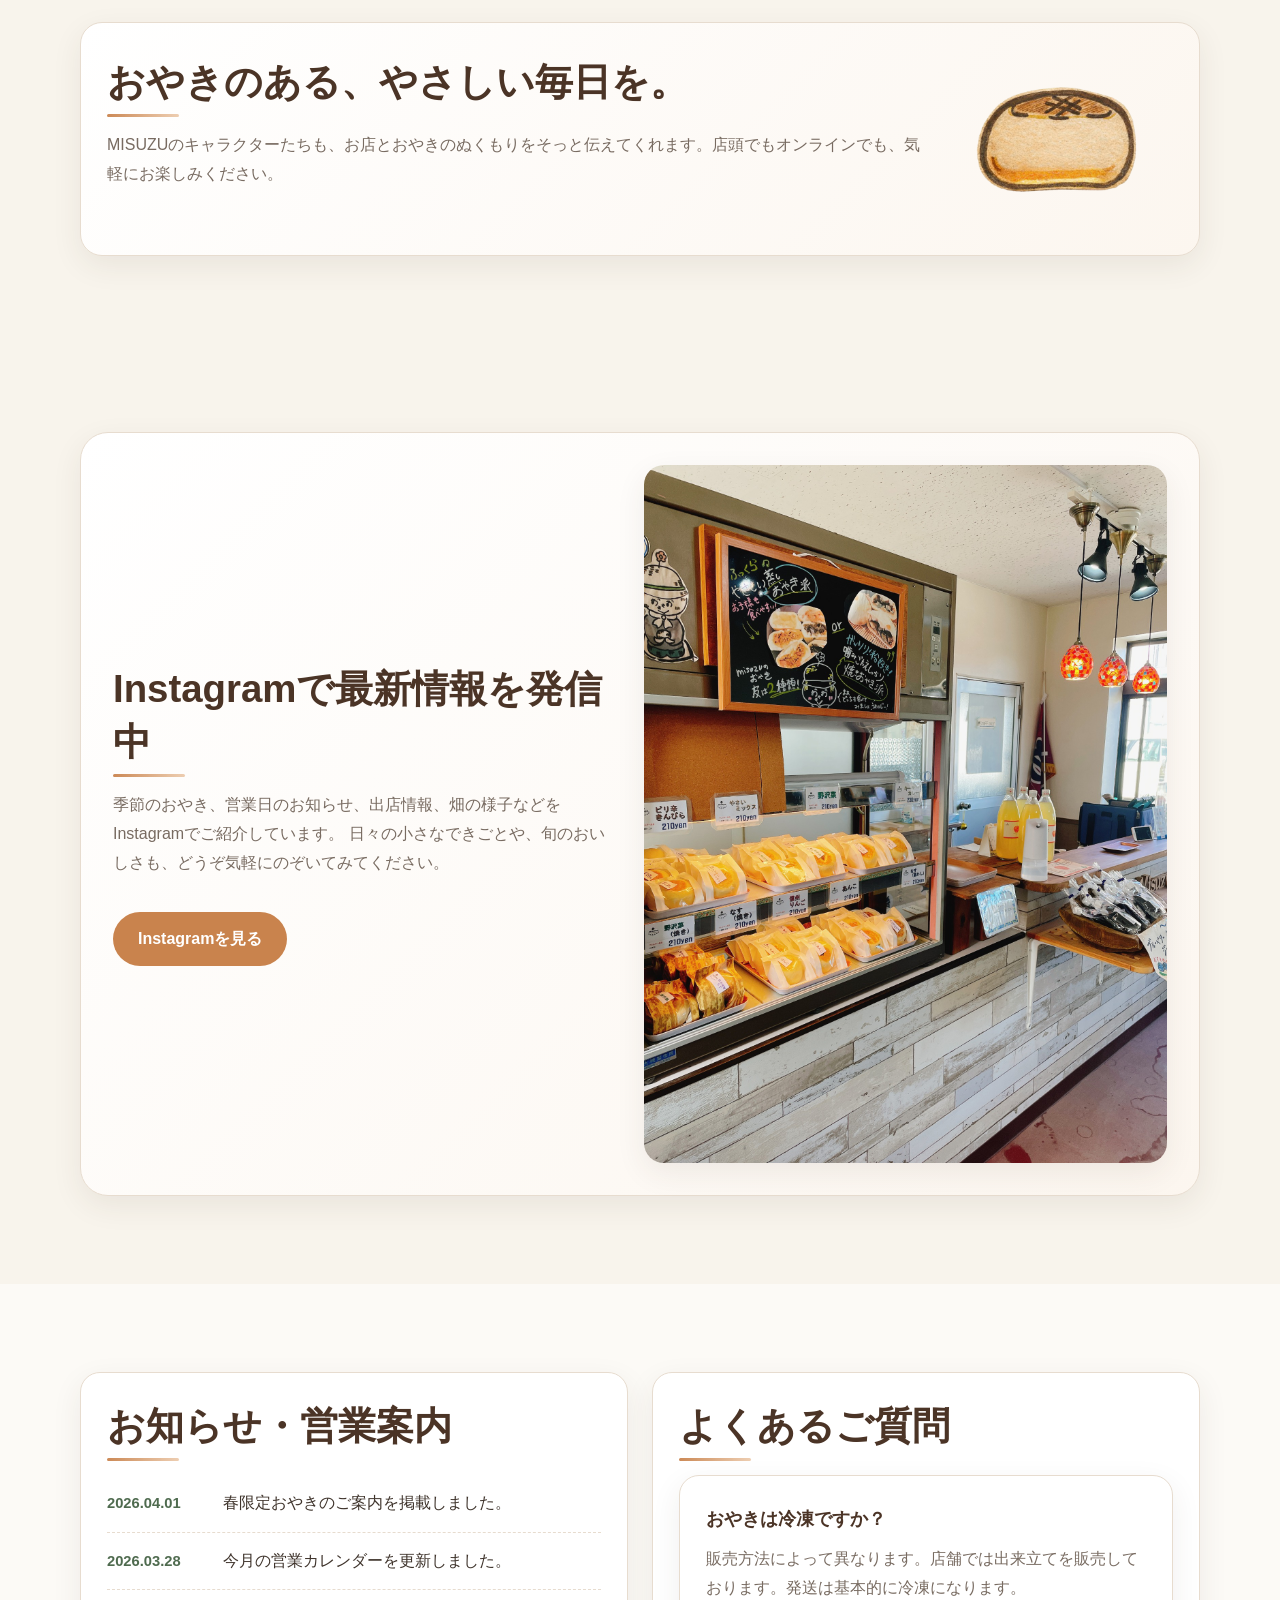
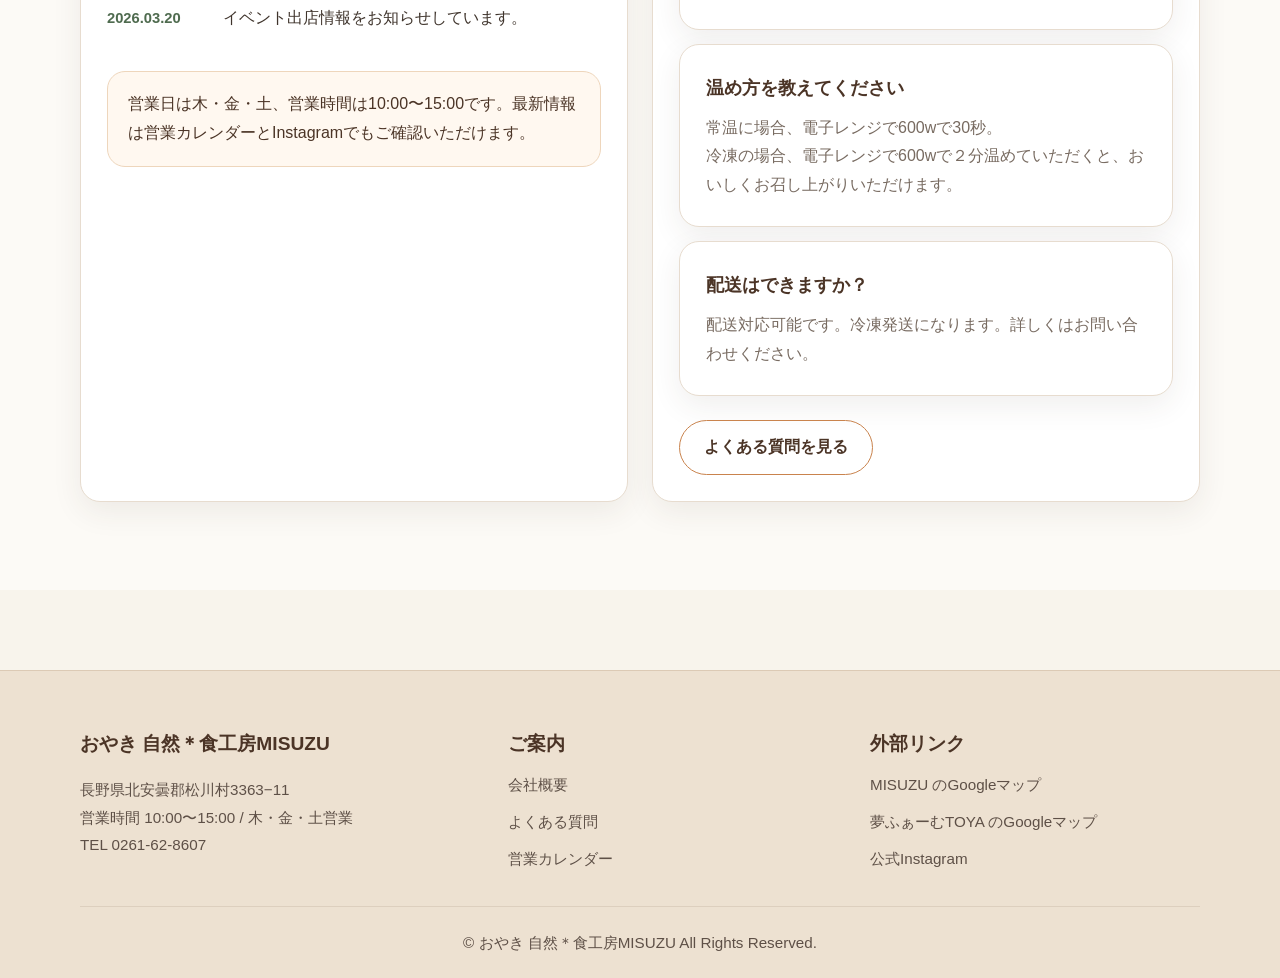
==== commit 0c0c3c7e: "index.html" ====
--- a/index.html
+++ b/index.html
@@ -77,7 +77,6 @@
       </div>
     </div>
   </section>
-
   <section class="section">
     <div class="container media-block">
       <div class="media-text">
@@ -85,7 +84,7 @@
         <p class="section-lead">
           定番のおやきから季節の味まで、日々の食卓にやさしく寄り添うメニューをそろえています。
         </p>
-        <a class="btn btn-outline" href="menu.html">おやき一覧へ</a>
+        <a class="btn btn-outline" href="menu.html">おやきメニュー一覧へ</a>
       </div>
       <div class="media-image">
         <img src="assets/img/irori.JPG" alt="いろりとおやきの風景">
@@ -195,11 +194,12 @@
         <div class="faq-preview">
           <div class="faq-preview-item">
             <h3>おやきは冷凍ですか？</h3>
-            <p>販売方法によって異なります。詳しくは商品案内またはお問い合わせでご確認ください。</p>
+            <p>販売方法によって異なります。店舗では出来立てを販売しております。発送は基本的に冷凍になります。</p>
           </div>
           <div class="faq-preview-item">
             <h3>温め方を教えてください</h3>
-            <p>冷凍の場合、電子レンジで600wで２分温めていただくと、おいしくお召し上がりいただけます。</p>
+            <p>常温に場合、電子レンジで600wで30秒。<br>
+              冷凍の場合、電子レンジで600wで２分温めていただくと、おいしくお召し上がりいただけます。</p>
           </div>
           <div class="faq-preview-item">
             <h3>配送はできますか？</h3>
--- a/assets/css/style.css
+++ b/assets/css/style.css
@@ -603,7 +603,7 @@
 }
 
 .faq-item.is-open .faq-question::after {
-  content: "竏�";
+  content: "遶擾ｿｽ";
 }
 
 .faq-answer {
@@ -943,7 +943,7 @@
     padding-top: var(--header-h);
     background:
       linear-gradient(180deg, rgba(62,44,31,.54), rgba(62,44,31,.32)),
-      url('../img/top.JPG') center/cover no-repeat;
+      url('../img/yakioyaki.JPG') center/cover no-repeat;
   }
 
   .hero-inner {
@@ -2006,3 +2006,187 @@
     width: 96px;
   }
 }
+/* PC縺ｯ縺昴�縺ｾ縺ｾ縲√せ繝槭�縺�縺漸R縺ｮ鬆�分繧貞､画峩 */
+@media (max-width: 768px) {
+  .qr-area {
+    display: flex;
+    flex-direction: column;
+  }
+
+  .qr-box:first-child {
+    order: 2;
+  }
+
+  .qr-box:last-child {
+    order: 1;
+  }
+}
+.illust-card img[src*="oyakiobasan"] {
+  width: 120px;
+  max-width: 100%;
+  height: auto;
+  margin: 0 auto 14px;
+  display: block;
+}
+
+@media (max-width: 768px) {
+  .illust-card img[src*="oyakiobasan"] {
+    width: 90px;
+  }
+}
+
+
+/* ===== gentle site effects ===== */
+.section-title {
+  position: relative;
+  display: inline-block;
+  padding-bottom: 8px;
+}
+
+.section-title::after {
+  content: "";
+  position: absolute;
+  left: 0;
+  bottom: 0;
+  width: 72px;
+  height: 3px;
+  border-radius: 999px;
+  background: linear-gradient(90deg, rgba(201,131,77,0.95), rgba(228,180,137,0.65));
+}
+
+.hero-content {
+  animation: heroFadeUp 0.9s ease both;
+}
+
+@keyframes heroFadeUp {
+  from {
+    opacity: 0;
+    transform: translateY(18px);
+  }
+  to {
+    opacity: 1;
+    transform: translateY(0);
+  }
+}
+
+.btn,
+.contact-btn,
+.contact-link-btn,
+.social-link-inline {
+  transition: transform .25s ease, box-shadow .25s ease, opacity .25s ease, background .25s ease, border-color .25s ease;
+}
+
+.btn:hover,
+.contact-btn:hover,
+.contact-link-btn:hover,
+.social-link-inline:hover {
+  transform: translateY(-3px);
+  box-shadow: 0 14px 26px rgba(70, 50, 35, 0.16);
+}
+
+.card,
+.feature-card,
+.info-card,
+.faq-preview-item,
+.product-card,
+.illust-card,
+.shop-info-card,
+.pack-card {
+  transition: transform .28s ease, box-shadow .28s ease, border-color .28s ease;
+}
+
+.card:hover,
+.feature-card:hover,
+.info-card:hover,
+.faq-preview-item:hover,
+.product-card:hover,
+.illust-card:hover,
+.shop-info-card:hover,
+.pack-card:hover {
+  transform: translateY(-6px);
+  box-shadow: 0 18px 34px rgba(70, 50, 35, 0.14);
+  border-color: #e3c7a7;
+}
+
+.media-image,
+.card-image,
+.instagram-photo,
+.pack-card {
+  overflow: hidden;
+}
+
+.media-image img,
+.card-image img,
+.instagram-photo img,
+.pack-card img {
+  transition: transform .5s ease;
+}
+
+.media-block:hover .media-image img,
+.card:hover .card-image img,
+.product-card:hover .card-image img,
+.instagram-box:hover .instagram-photo img,
+.pack-card:hover img {
+  transform: scale(1.04);
+}
+
+.global-nav a {
+  transition: color .22s ease;
+}
+
+.social-link-inline {
+  position: relative;
+  overflow: hidden;
+}
+
+.social-link-inline::before {
+  content: "";
+  position: absolute;
+  inset: 0;
+  background: linear-gradient(120deg, rgba(255,255,255,0) 0%, rgba(255,255,255,0.28) 45%, rgba(255,255,255,0) 100%);
+  transform: translateX(-120%);
+  transition: transform .7s ease;
+}
+
+.social-link-inline:hover::before {
+  transform: translateX(120%);
+}
+
+.note-box,
+.shop-banner {
+  transition: transform .25s ease, box-shadow .25s ease;
+}
+
+.note-box:hover,
+.shop-banner:hover {
+  transform: translateY(-3px);
+  box-shadow: 0 14px 24px rgba(70, 50, 35, 0.12);
+}
+
+.page-hero > .container,
+.page-hero > .narrow {
+  animation: heroFadeUp .8s ease both;
+}
+
+@media (max-width: 768px) {
+  .card:hover,
+  .feature-card:hover,
+  .info-card:hover,
+  .faq-preview-item:hover,
+  .product-card:hover,
+  .illust-card:hover,
+  .shop-info-card:hover,
+  .pack-card:hover,
+  .btn:hover,
+  .contact-btn:hover,
+  .contact-link-btn:hover,
+  .social-link-inline:hover,
+  .note-box:hover,
+  .shop-banner:hover {
+    transform: none;
+  }
+
+  .section-title::after {
+    width: 56px;
+  }
+}
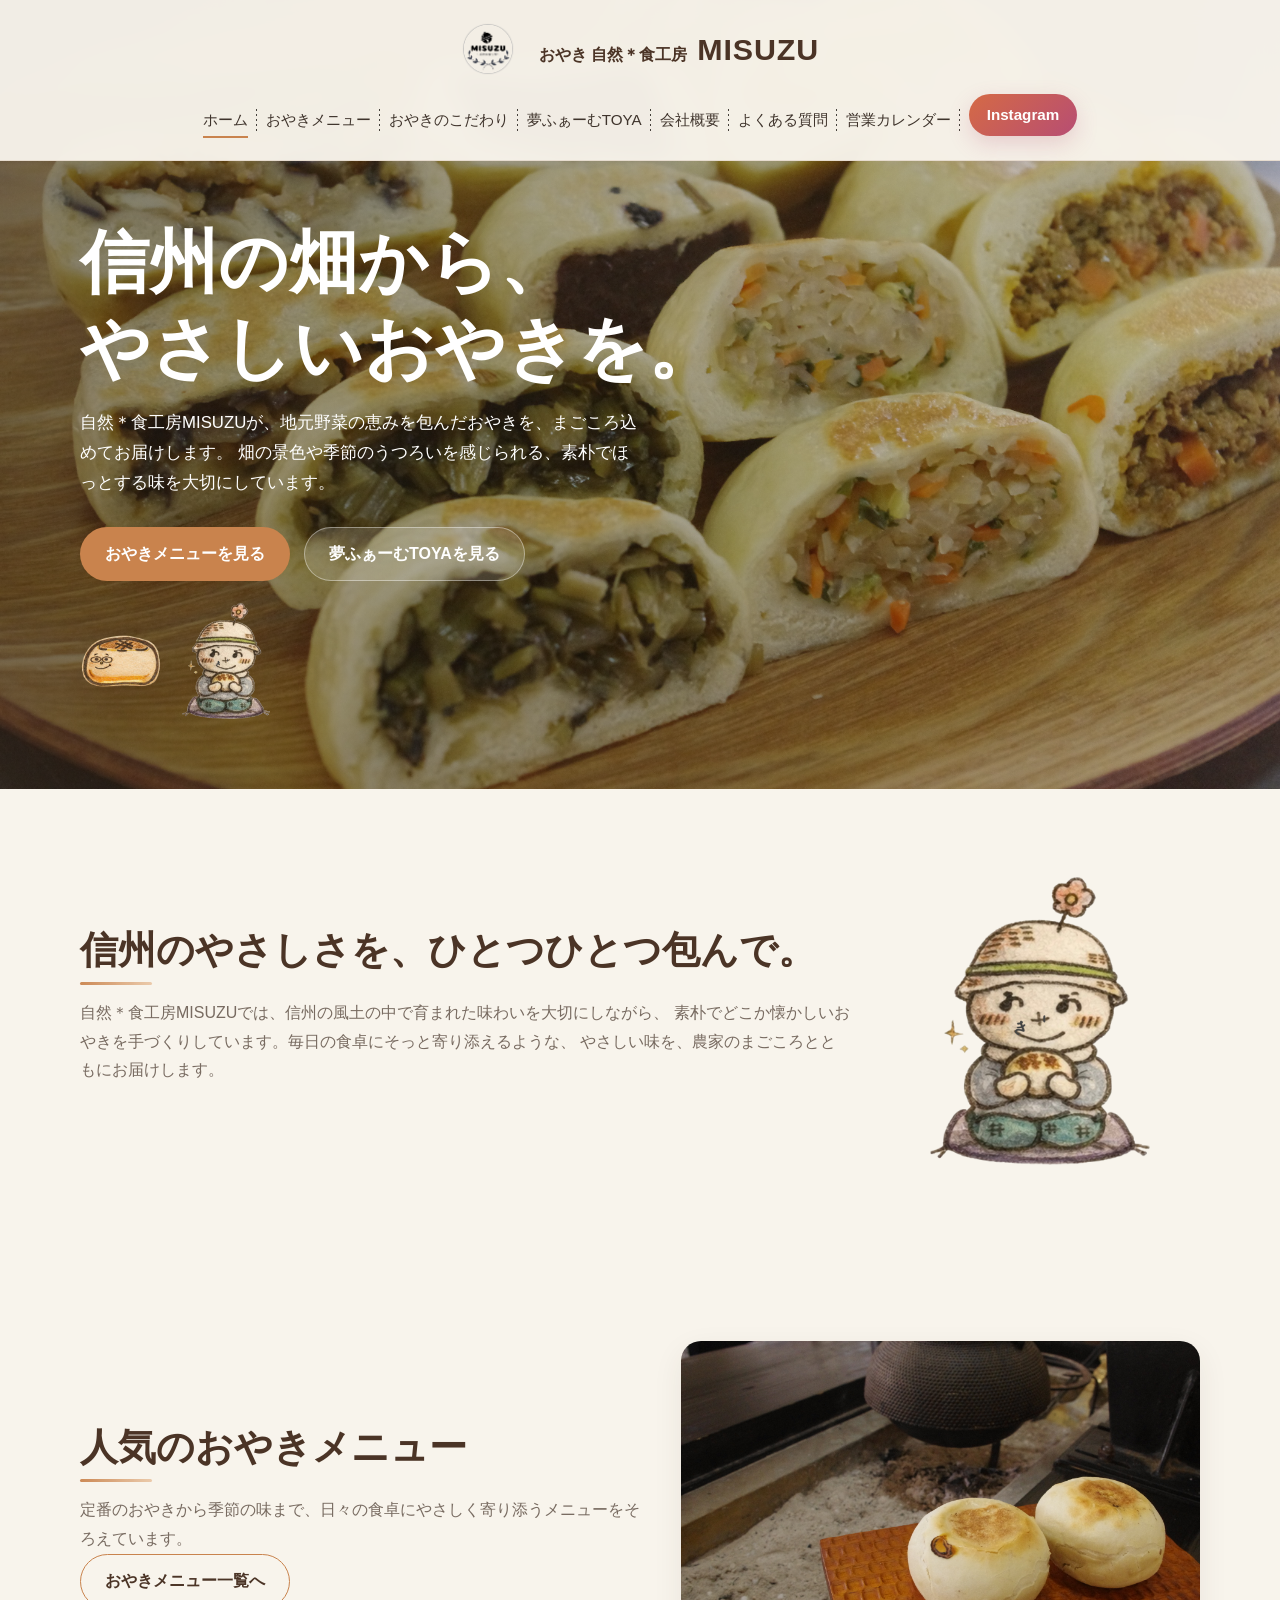
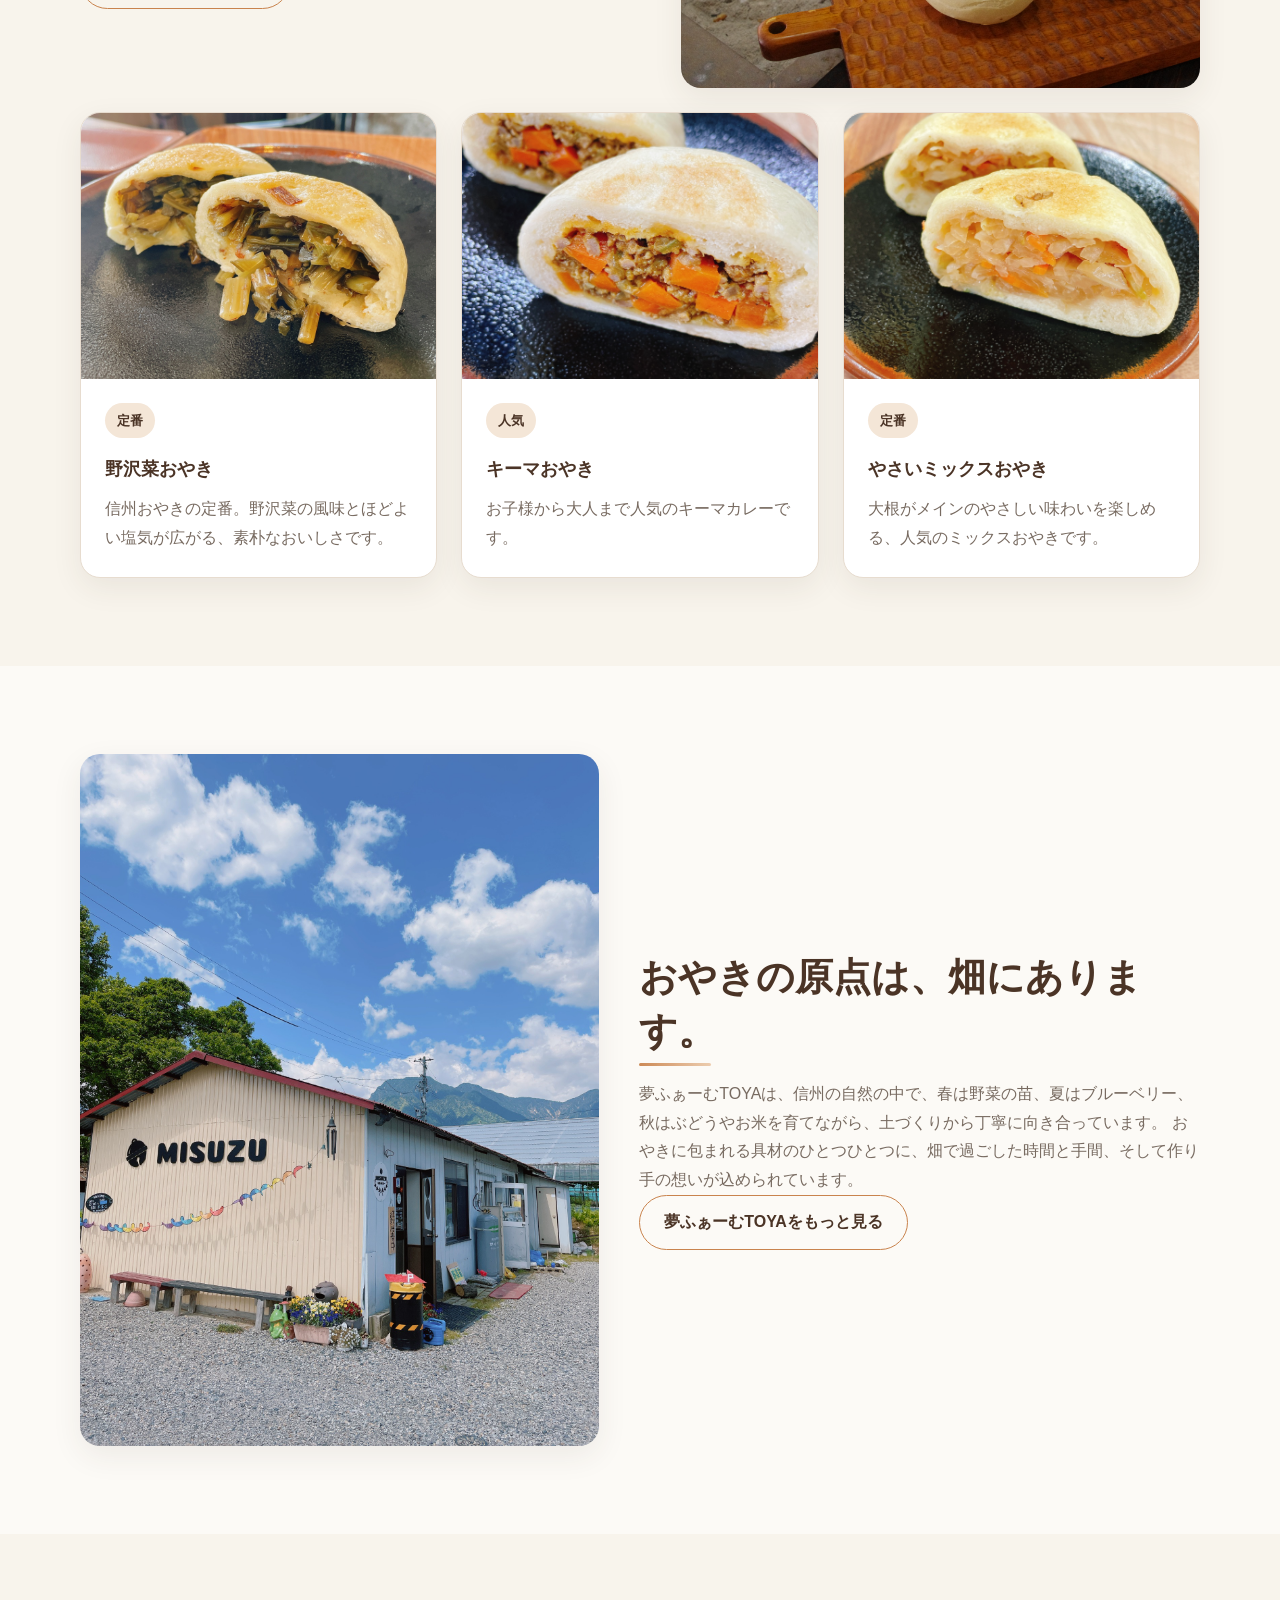
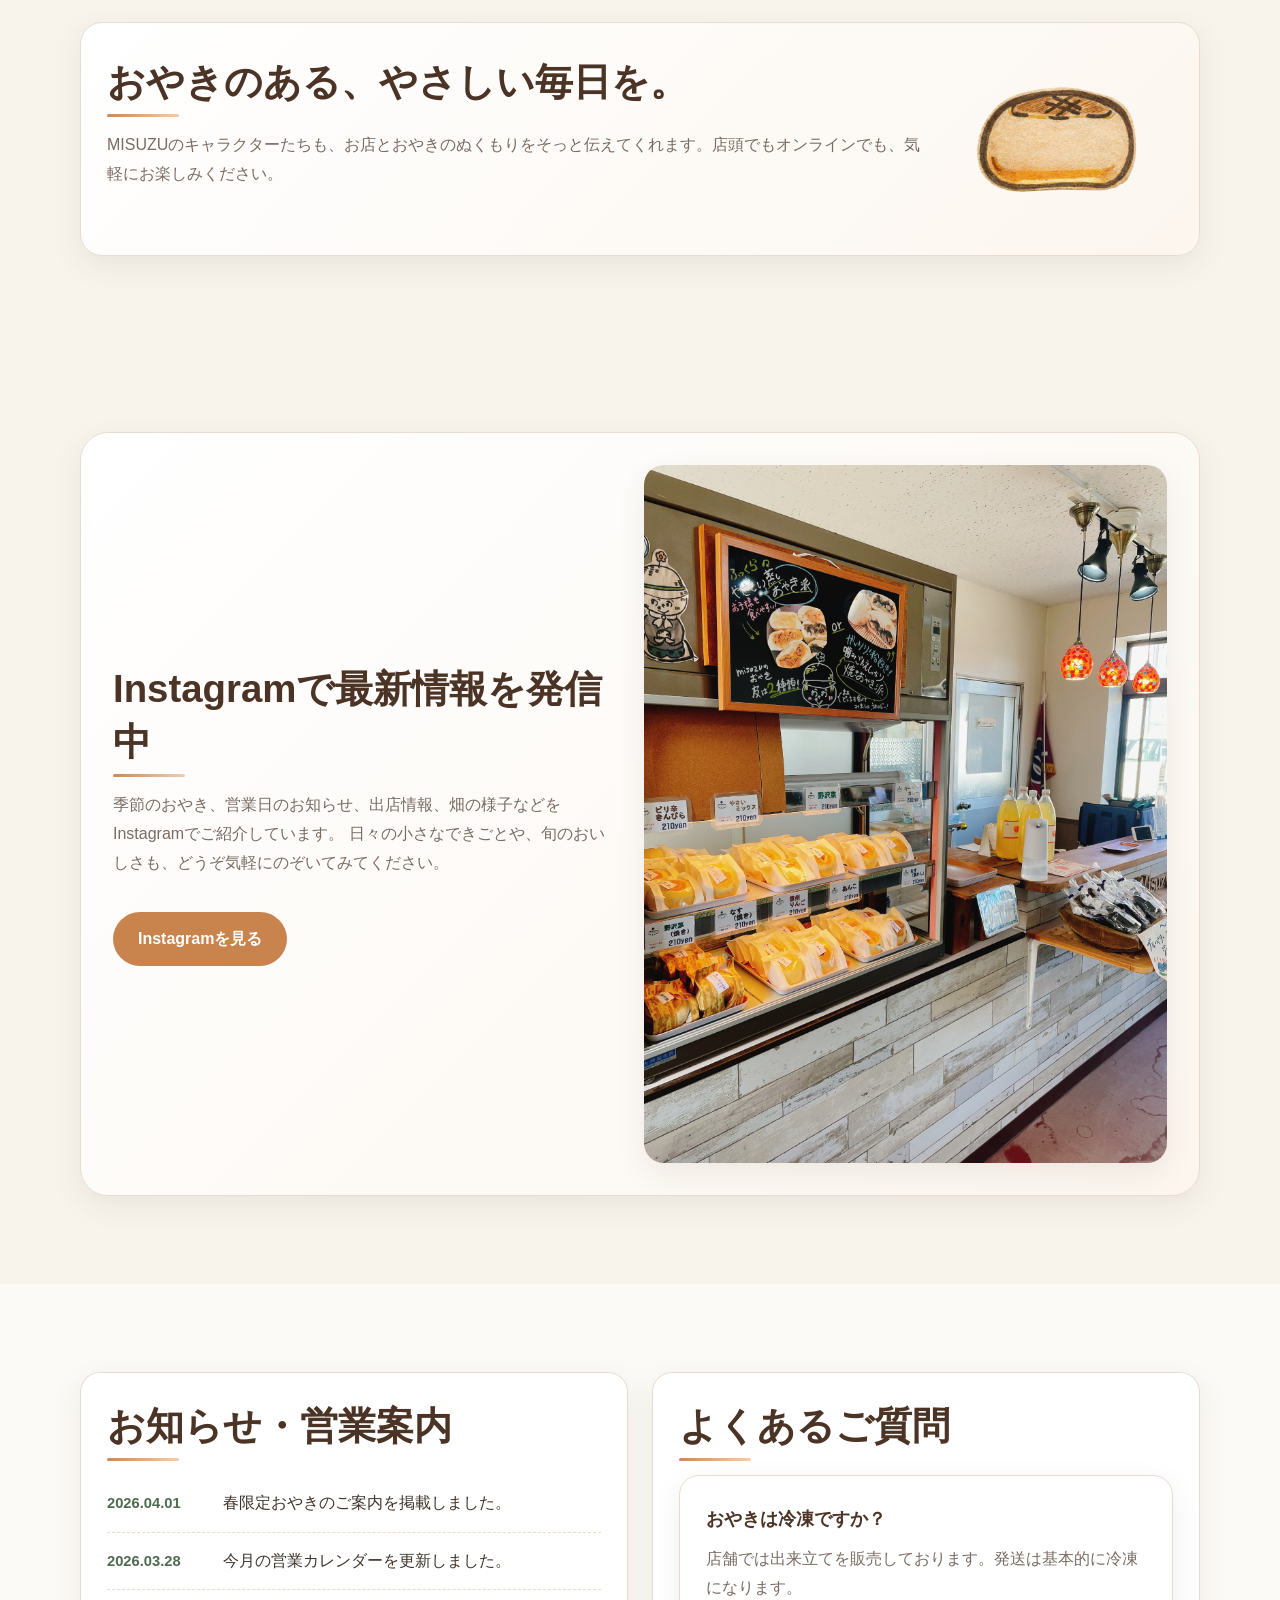
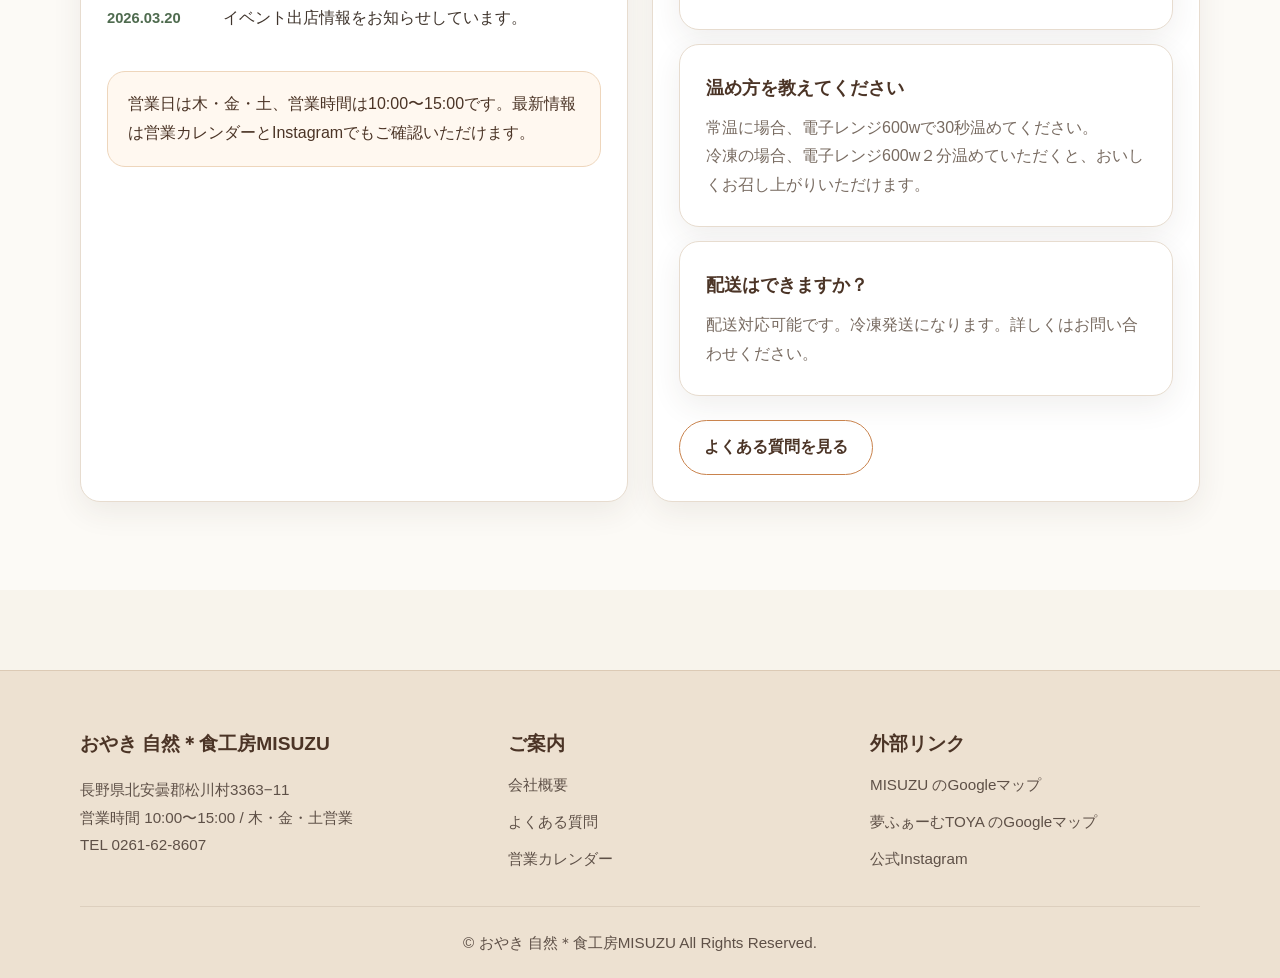
==== commit d2e60f22: "index.html" ====
--- a/index.html
+++ b/index.html
@@ -194,12 +194,12 @@
         <div class="faq-preview">
           <div class="faq-preview-item">
             <h3>おやきは冷凍ですか？</h3>
-            <p>販売方法によって異なります。店舗では出来立てを販売しております。発送は基本的に冷凍になります。</p>
+            <p>店舗では出来立てを販売しております。発送は基本的に冷凍になります。</p>
           </div>
           <div class="faq-preview-item">
             <h3>温め方を教えてください</h3>
-            <p>常温に場合、電子レンジで600wで30秒。<br>
-              冷凍の場合、電子レンジで600wで２分温めていただくと、おいしくお召し上がりいただけます。</p>
+            <p>常温に場合、電子レンジ600wで30秒温めてください。<br>
+              冷凍の場合、電子レンジ600w２分温めていただくと、おいしくお召し上がりいただけます。</p>
           </div>
           <div class="faq-preview-item">
             <h3>配送はできますか？</h3>
--- a/assets/css/style.css
+++ b/assets/css/style.css
@@ -943,7 +943,7 @@
     padding-top: var(--header-h);
     background:
       linear-gradient(180deg, rgba(62,44,31,.54), rgba(62,44,31,.32)),
-      url('../img/yakioyaki.JPG') center/cover no-repeat;
+      url('../img/top.JPG') center/cover no-repeat;
   }
 
   .hero-inner {
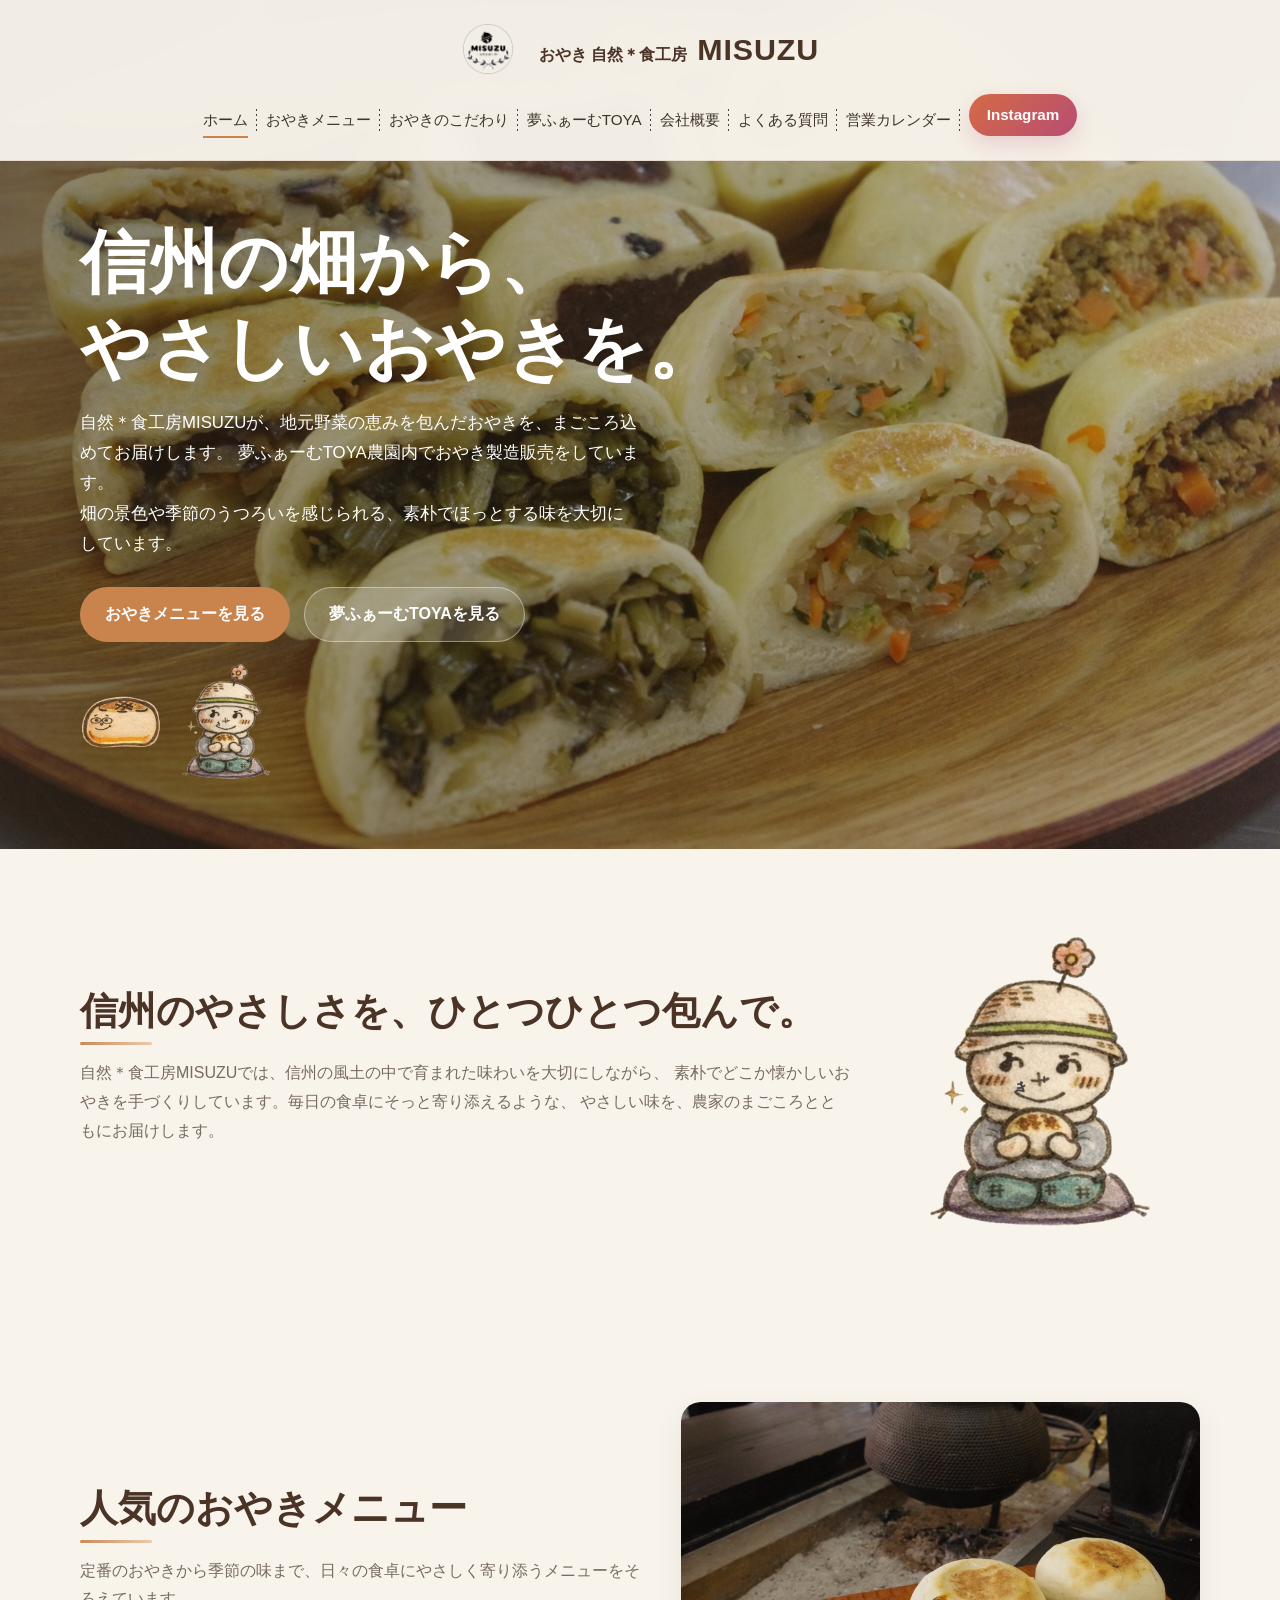
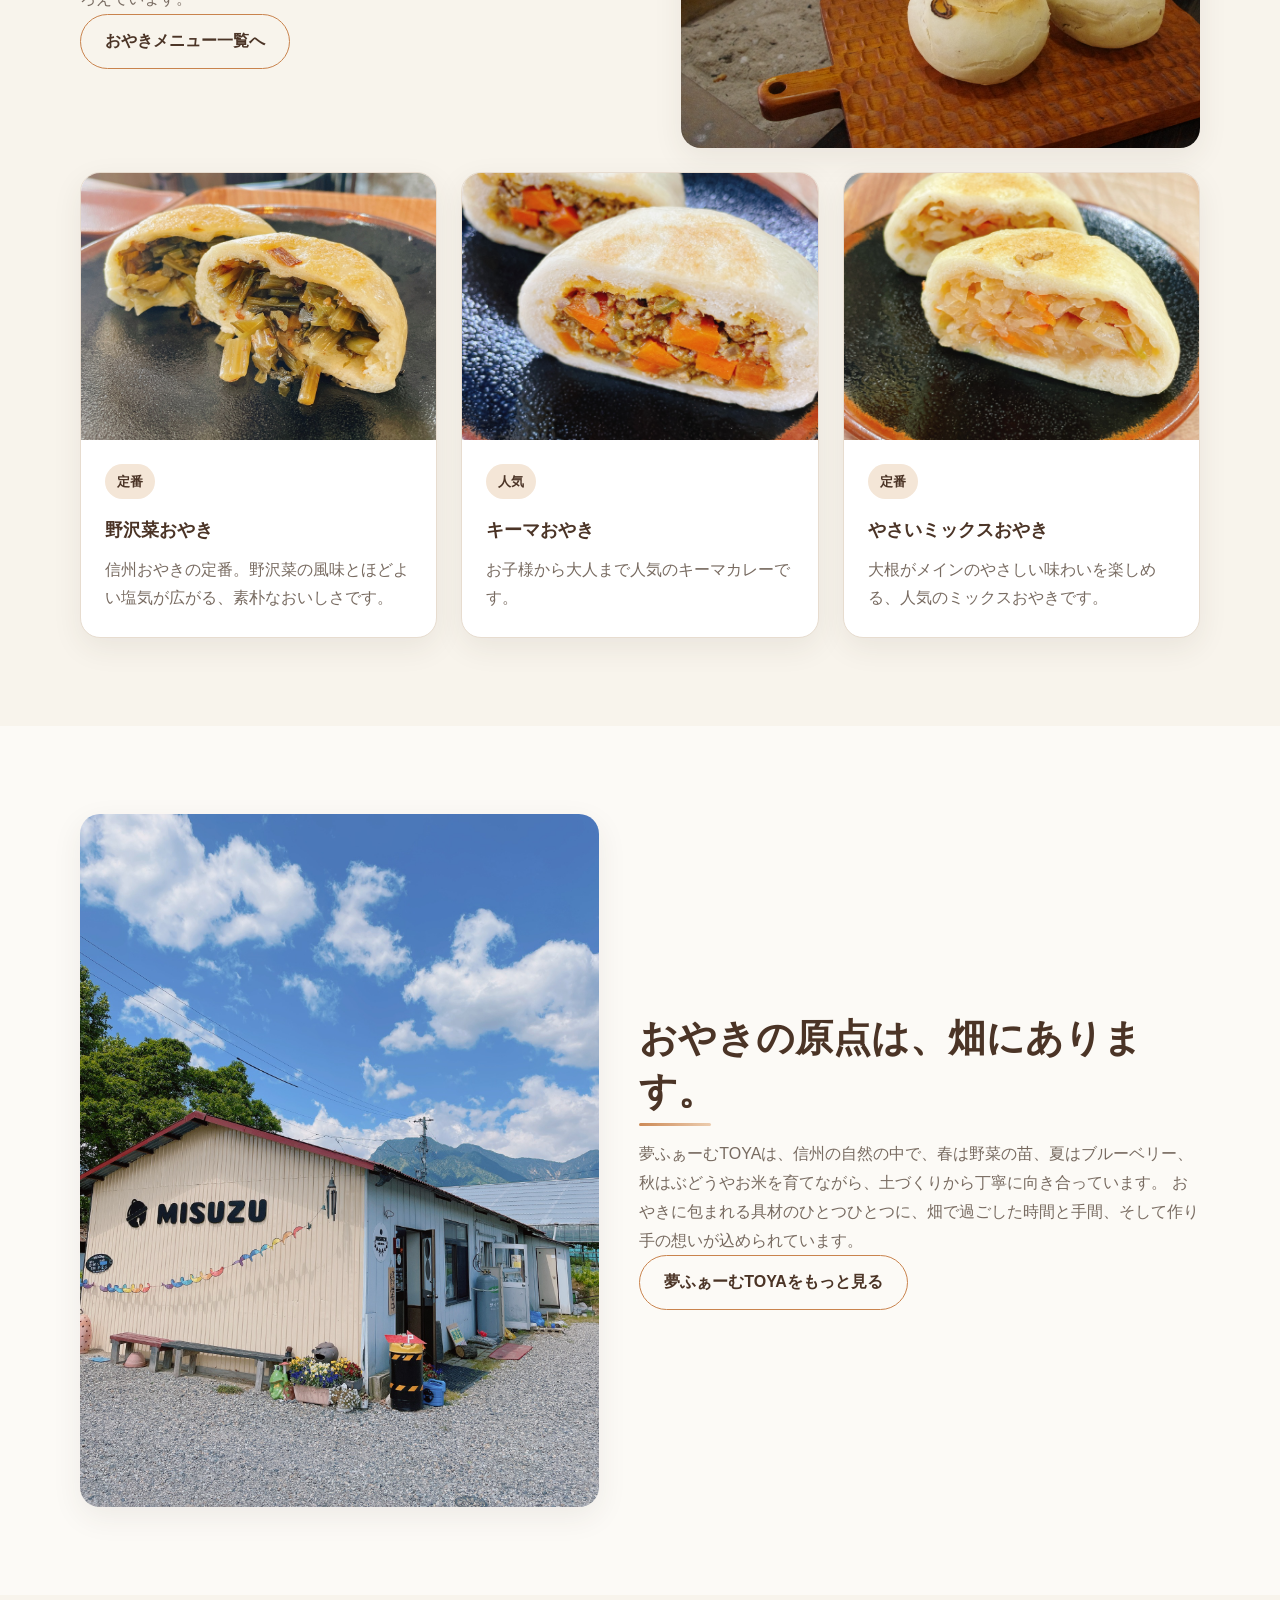
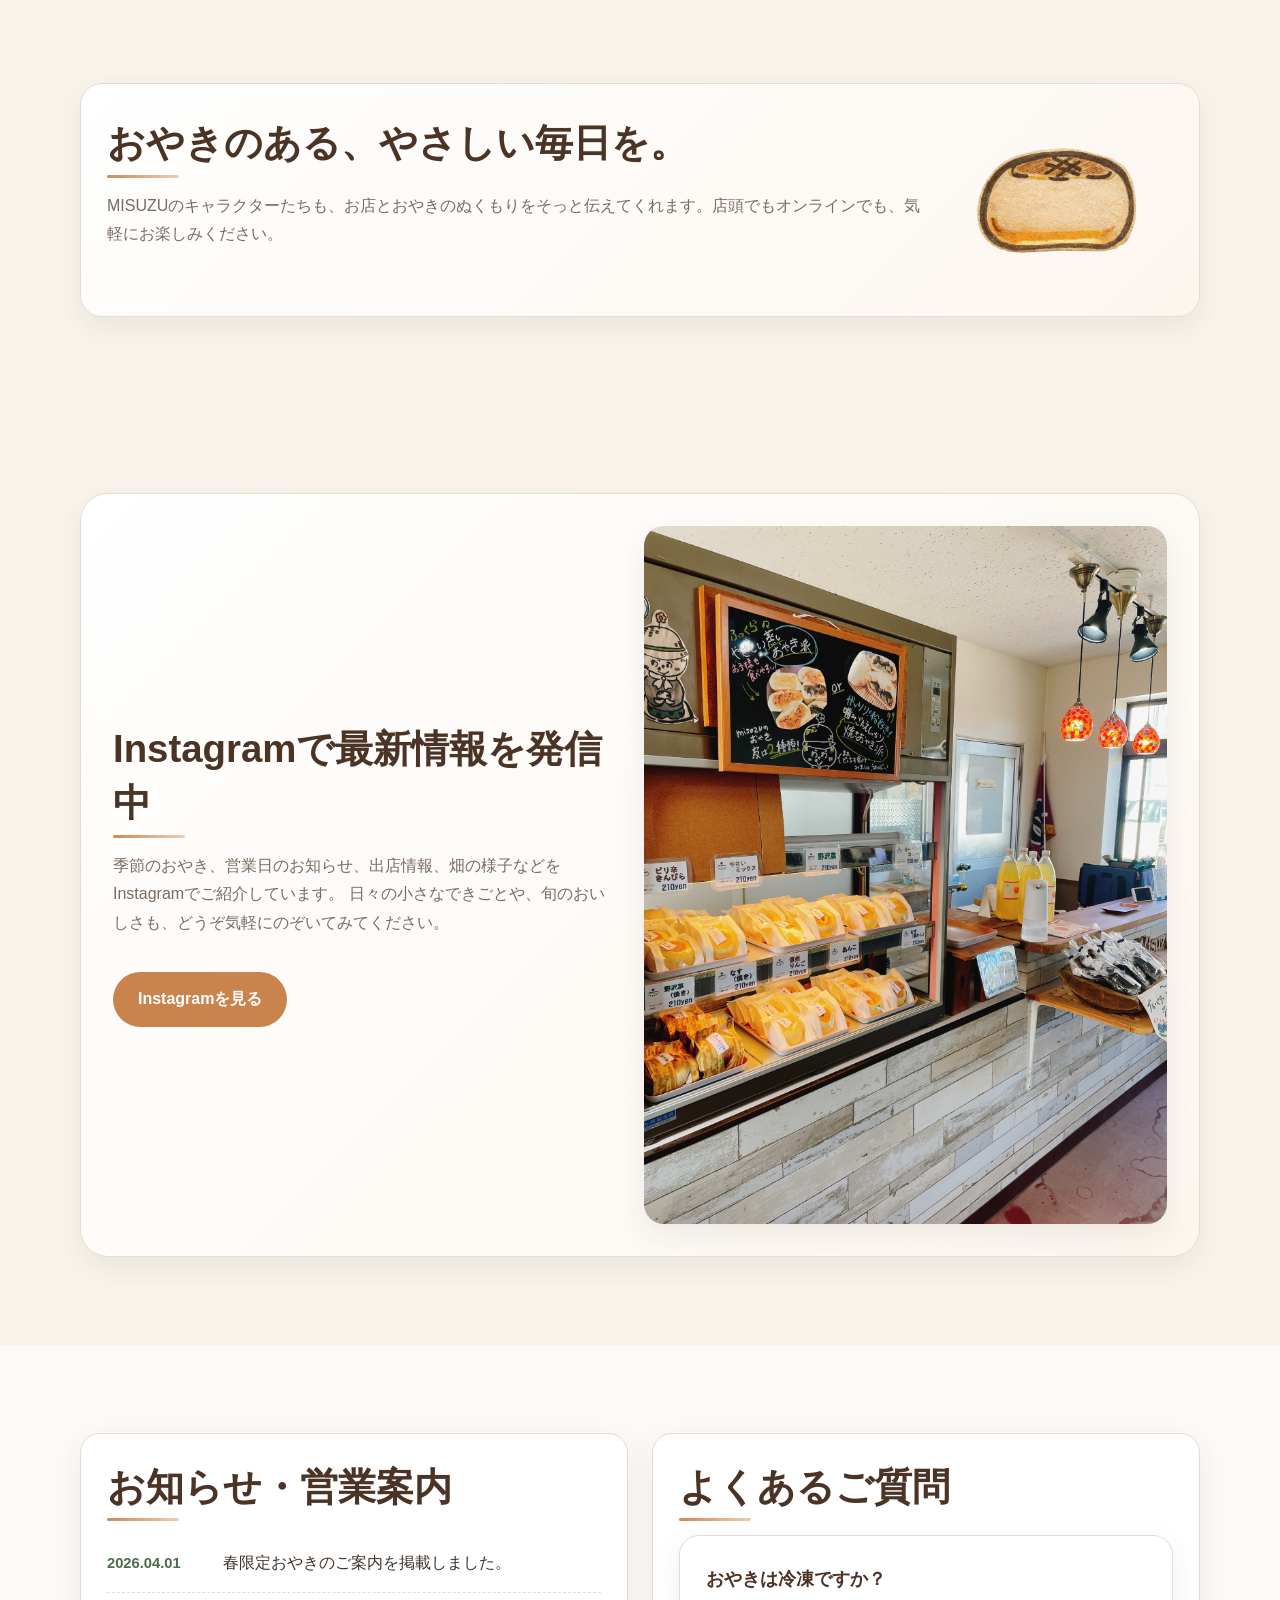
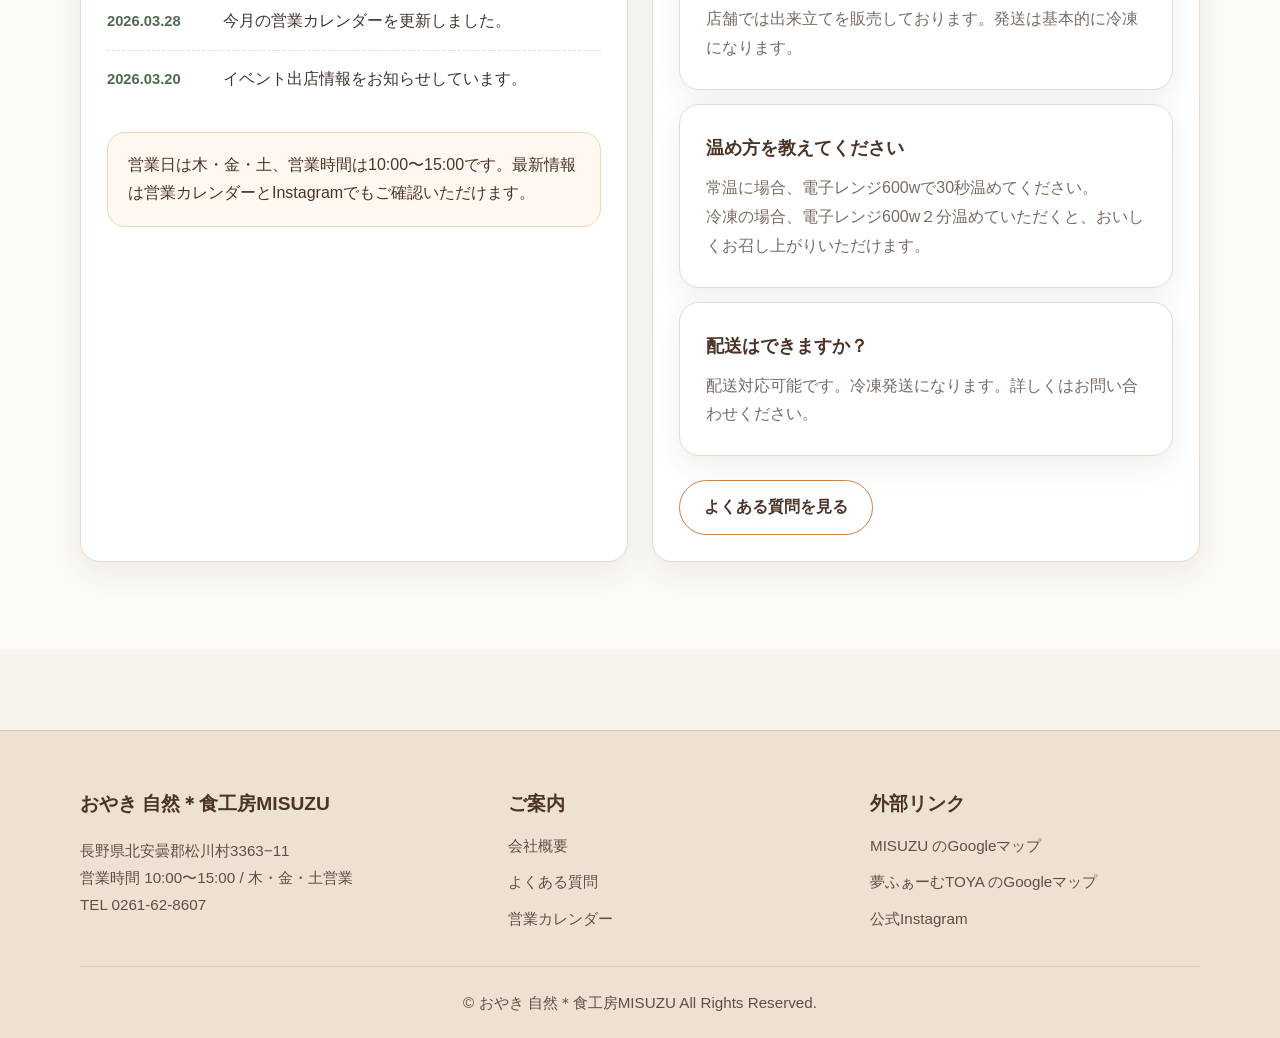
==== commit 6e7f1288: "index.html" ====
--- a/index.html
+++ b/index.html
@@ -48,6 +48,7 @@
 <h1>信州の畑から、<br>やさしいおやきを。</h1>
         <p>
           自然＊食工房MISUZUが、地元野菜の恵みを包んだおやきを、まごころ込めてお届けします。
+          夢ふぁーむTOYA農園内でおやき製造販売をしています。<br>
           畑の景色や季節のうつろいを感じられる、素朴でほっとする味を大切にしています。
         </p>
         <div class="hero-buttons">
--- a/assets/css/style.css
+++ b/assets/css/style.css
@@ -2014,11 +2014,11 @@
   }
 
   .qr-box:first-child {
+    order: 1;
+  }
+
+  .qr-box:last-child {
     order: 2;
-  }
-
-  .qr-box:last-child {
-    order: 1;
   }
 }
 .illust-card img[src*="oyakiobasan"] {
